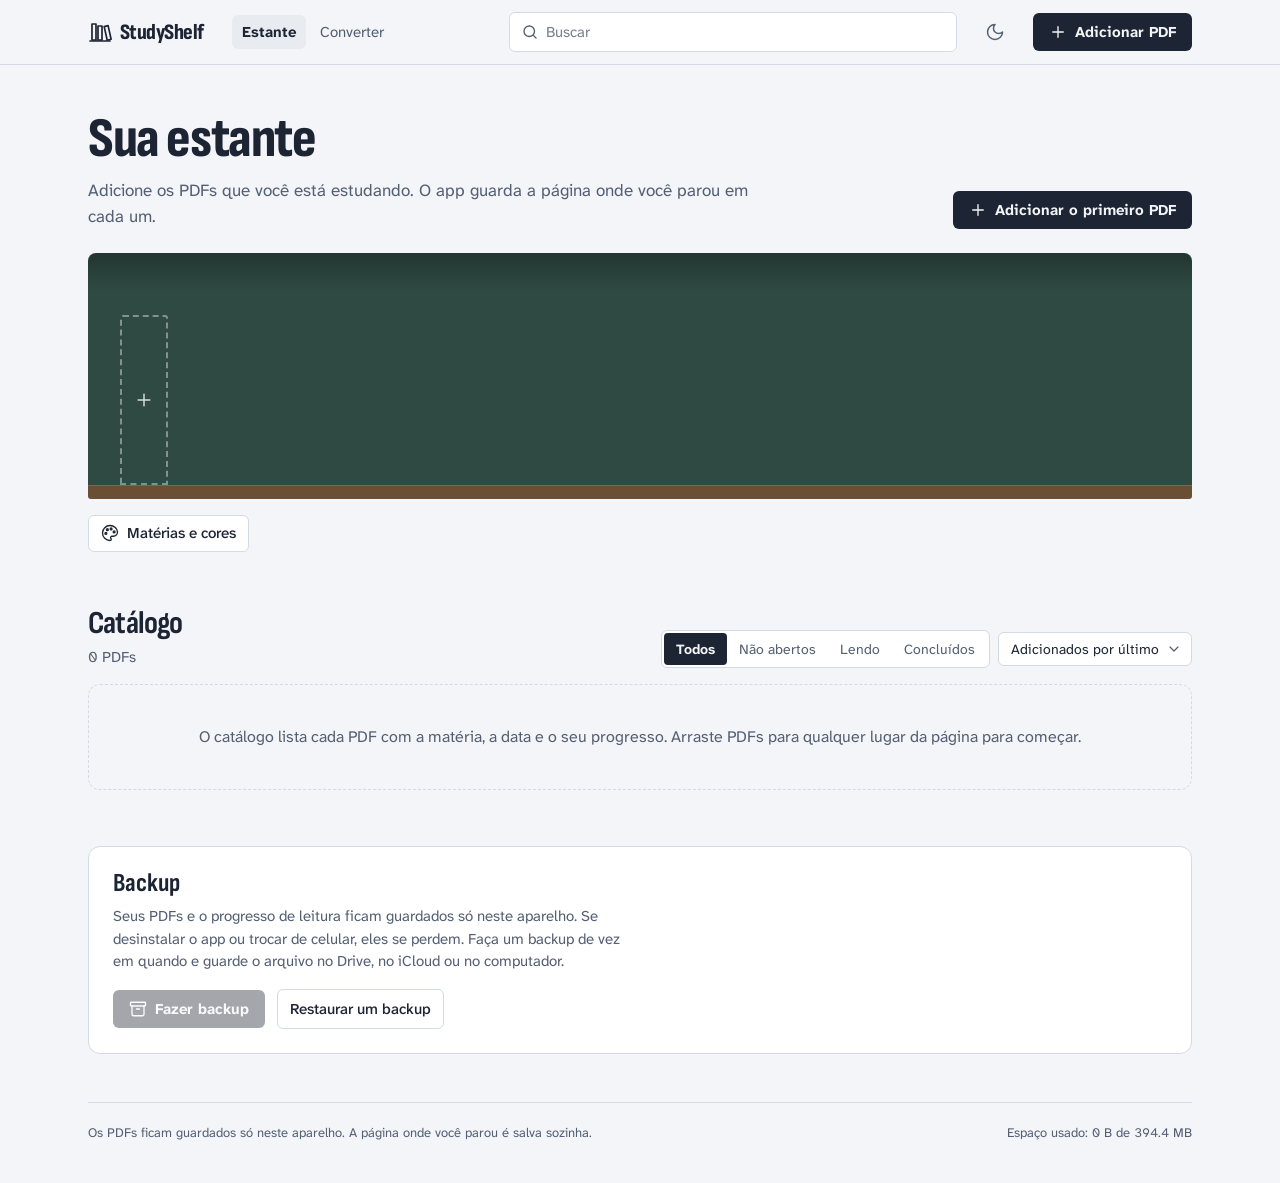
==== index.html @ 78d5b6f9 "StudyShelf 1.1.0: cores e exclusão de matérias, zoom no celular, marcações de texto" ====
<!doctype html>
<html lang="pt-BR">
<head>
  <meta charset="utf-8" />
  <meta name="viewport" content="width=device-width, initial-scale=1, viewport-fit=cover" />
  <title>StudyShelf</title>
  <meta name="description" content="Sua estante de PDFs de estudo, com marcador de página e conversor de arquivos. Tudo fica salvo no seu aparelho." />

  <!-- Tema: "light dark" segue o sistema; "light"/"dark" é uma escolha manual salva -->
  <meta name="color-scheme" content="light dark" />
  <script>
    try {
      var t = (localStorage.getItem('studyshelf:theme') || '').replace(/"/g, '');
      if (t === 'light' || t === 'dark') document.querySelector('meta[name="color-scheme"]').content = t;
    } catch (e) {}
  </script>
  <meta name="theme-color" content="#f3f5f8" media="(prefers-color-scheme: light)" />
  <meta name="theme-color" content="#131821" media="(prefers-color-scheme: dark)" />

  <!-- App instalável: Android/Chrome usam o manifest; o iPhone usa as metas apple-* -->
  <link rel="manifest" href="./manifest.webmanifest" />
  <link rel="icon" type="image/png" sizes="192x192" href="./icons/icon-192.png" />
  <link rel="apple-touch-icon" href="./icons/apple-touch-icon.png" />
  <meta name="mobile-web-app-capable" content="yes" />
  <meta name="apple-mobile-web-app-capable" content="yes" />
  <meta name="apple-mobile-web-app-status-bar-style" content="default" />
  <meta name="apple-mobile-web-app-title" content="StudyShelf" />

  <link rel="stylesheet" href="./app-GWA2ANZY.css" />
  <script src="./vendor/pdf.min.js" integrity="sha384-/1qUCSGwTur9vjf/z9lmu/eCUYbpOTgSjmpbMQZ1/CtX2v/WcAIKqRv+U1DUCG6e"></script>
  <script defer src="./app-L4X5JRO5.js" integrity="sha384-5LlapSbdG27Fu5VIsAIZV1MtTTQt4BIKu7QkzQ9Ba8rd1KY1b2MDMDl2q6gpW69w"></script>
</head>
<body class="bg-paper text-ink font-sans">
  <div id="root">
    <div style="display:flex;height:100vh;align-items:center;justify-content:center;font-family:system-ui;color:#586275">Abrindo a estante…</div>
  </div>
  <noscript>Este aplicativo precisa de JavaScript habilitado.</noscript>
  <p class="sr-only">Avisos para leitores de tela</p>
  <div id="sr-live" class="sr-only" aria-live="polite"></div>
</body>
</html>
---- app-GWA2ANZY.css ----
@font-face{font-family:Sofia Sans Condensed;font-style:normal;font-display:swap;font-weight:500;src:url("./fonts/sofia-sans-condensed-latin-500-normal-YVFYUEAA.woff2") format("woff2"),url("./fonts/sofia-sans-condensed-latin-500-normal-WGXWJX6C.woff") format("woff")}@font-face{font-family:Sofia Sans Condensed;font-style:normal;font-display:swap;font-weight:600;src:url("./fonts/sofia-sans-condensed-latin-600-normal-QVVHUKLV.woff2") format("woff2"),url("./fonts/sofia-sans-condensed-latin-600-normal-MYMBD54Z.woff") format("woff")}@font-face{font-family:Sofia Sans Condensed;font-style:normal;font-display:swap;font-weight:700;src:url("./fonts/sofia-sans-condensed-latin-700-normal-CB3JV3RO.woff2") format("woff2"),url("./fonts/sofia-sans-condensed-latin-700-normal-WTJ4OAGL.woff") format("woff")}@font-face{font-family:Sofia Sans Condensed;font-style:normal;font-display:swap;font-weight:800;src:url("./fonts/sofia-sans-condensed-latin-800-normal-X5XIRJOZ.woff2") format("woff2"),url("./fonts/sofia-sans-condensed-latin-800-normal-4KVBNP4C.woff") format("woff")}@font-face{font-family:Sofia Sans Condensed;font-style:normal;font-display:swap;font-weight:700;src:url("./fonts/sofia-sans-condensed-latin-ext-700-normal-7J2FKXD2.woff2") format("woff2"),url("./fonts/sofia-sans-condensed-latin-ext-700-normal-3FLWSO72.woff") format("woff")}@font-face{font-family:Atkinson Hyperlegible Next;font-style:normal;font-display:swap;font-weight:400;src:url("./fonts/atkinson-hyperlegible-next-latin-400-normal-XD2DM5SQ.woff2") format("woff2"),url("./fonts/atkinson-hyperlegible-next-latin-400-normal-T2TIKS3B.woff") format("woff")}@font-face{font-family:Atkinson Hyperlegible Next;font-style:normal;font-display:swap;font-weight:500;src:url("./fonts/atkinson-hyperlegible-next-latin-500-normal-HSKVGJQV.woff2") format("woff2"),url("./fonts/atkinson-hyperlegible-next-latin-500-normal-KMFNKJL7.woff") format("woff")}@font-face{font-family:Atkinson Hyperlegible Next;font-style:normal;font-display:swap;font-weight:700;src:url("./fonts/atkinson-hyperlegible-next-latin-700-normal-U2M2LX7A.woff2") format("woff2"),url("./fonts/atkinson-hyperlegible-next-latin-700-normal-XRIDMOST.woff") format("woff")}@font-face{font-family:Atkinson Hyperlegible Next;font-style:normal;font-display:swap;font-weight:400;src:url("./fonts/atkinson-hyperlegible-next-latin-ext-400-normal-RX4DU7WU.woff2") format("woff2"),url("./fonts/atkinson-hyperlegible-next-latin-ext-400-normal-6Z4N5DRF.woff") format("woff")}*,:after,:before{box-sizing:border-box;border:0 solid #e5e7eb}:after,:before{--tw-content:""}:host,html{line-height:1.5;-webkit-text-size-adjust:100%;-moz-tab-size:4;-o-tab-size:4;tab-size:4;font-family:Atkinson Hyperlegible Next,system-ui,sans-serif;font-feature-settings:normal;font-variation-settings:normal;-webkit-tap-highlight-color:transparent}body{margin:0;line-height:inherit}hr{height:0;color:inherit;border-top-width:1px}abbr:where([title]){-webkit-text-decoration:underline dotted;text-decoration:underline dotted}h1,h2,h3,h4,h5,h6{font-size:inherit;font-weight:inherit}a{color:inherit;text-decoration:inherit}b,strong{font-weight:bolder}code,kbd,pre,samp{font-family:ui-monospace,SFMono-Regular,Menlo,Monaco,Consolas,Liberation Mono,Courier New,monospace;font-feature-settings:normal;font-variation-settings:normal;font-size:1em}small{font-size:80%}sub,sup{font-size:75%;line-height:0;position:relative;vertical-align:initial}sub{bottom:-.25em}sup{top:-.5em}table{text-indent:0;border-color:inherit;border-collapse:collapse}button,input,optgroup,select,textarea{font-family:inherit;font-feature-settings:inherit;font-variation-settings:inherit;font-size:100%;font-weight:inherit;line-height:inherit;letter-spacing:inherit;color:inherit;margin:0;padding:0}button,select{text-transform:none}button,input:where([type=button]),input:where([type=reset]),input:where([type=submit]){-webkit-appearance:button;background-color:initial;background-image:none}:-moz-focusring{outline:auto}:-moz-ui-invalid{box-shadow:none}progress{vertical-align:initial}::-webkit-inner-spin-button,::-webkit-outer-spin-button{height:auto}[type=search]{-webkit-appearance:textfield;outline-offset:-2px}::-webkit-search-decoration{-webkit-appearance:none}::-webkit-file-upload-button{-webkit-appearance:button;font:inherit}summary{display:list-item}blockquote,dd,dl,figure,h1,h2,h3,h4,h5,h6,hr,p,pre{margin:0}fieldset{margin:0}fieldset,legend{padding:0}menu,ol,ul{list-style:none;margin:0;padding:0}dialog{padding:0}textarea{resize:vertical}input::-moz-placeholder,textarea::-moz-placeholder{opacity:1;color:#9ca3af}input::placeholder,textarea::placeholder{opacity:1;color:#9ca3af}[role=button],button{cursor:pointer}:disabled{cursor:default}audio,canvas,embed,iframe,img,object,svg,video{display:block;vertical-align:middle}img,video{max-width:100%;height:auto}[hidden]{display:none}*,::backdrop,:after,:before{--tw-border-spacing-x:0;--tw-border-spacing-y:0;--tw-translate-x:0;--tw-translate-y:0;--tw-rotate:0;--tw-skew-x:0;--tw-skew-y:0;--tw-scale-x:1;--tw-scale-y:1;--tw-pan-x: ;--tw-pan-y: ;--tw-pinch-zoom: ;--tw-scroll-snap-strictness:proximity;--tw-gradient-from-position: ;--tw-gradient-via-position: ;--tw-gradient-to-position: ;--tw-ordinal: ;--tw-slashed-zero: ;--tw-numeric-figure: ;--tw-numeric-spacing: ;--tw-numeric-fraction: ;--tw-ring-inset: ;--tw-ring-offset-width:0px;--tw-ring-offset-color:#fff;--tw-ring-color:#3b82f680;--tw-ring-offset-shadow:0 0 #0000;--tw-ring-shadow:0 0 #0000;--tw-shadow:0 0 #0000;--tw-shadow-colored:0 0 #0000;--tw-blur: ;--tw-brightness: ;--tw-contrast: ;--tw-grayscale: ;--tw-hue-rotate: ;--tw-invert: ;--tw-saturate: ;--tw-sepia: ;--tw-drop-shadow: ;--tw-backdrop-blur: ;--tw-backdrop-brightness: ;--tw-backdrop-contrast: ;--tw-backdrop-grayscale: ;--tw-backdrop-hue-rotate: ;--tw-backdrop-invert: ;--tw-backdrop-opacity: ;--tw-backdrop-saturate: ;--tw-backdrop-sepia: ;--tw-contain-size: ;--tw-contain-layout: ;--tw-contain-paint: ;--tw-contain-style: }.container{width:100%}@media (min-width:640px){.container{max-width:640px}}@media (min-width:768px){.container{max-width:768px}}@media (min-width:1024px){.container{max-width:1024px}}@media (min-width:1280px){.container{max-width:1280px}}@media (min-width:1536px){.container{max-width:1536px}}.sr-only{position:absolute;width:1px;height:1px;padding:0;margin:-1px;overflow:hidden;clip:rect(0,0,0,0);white-space:nowrap;border-width:0}.pointer-events-none{pointer-events:none}.pointer-events-auto{pointer-events:auto}.visible{visibility:visible}.invisible{visibility:hidden}.fixed{position:fixed}.absolute{position:absolute}.relative{position:relative}.sticky{position:sticky}.inset-0{inset:0}.inset-auto{inset:auto}.inset-x-0{left:0;right:0}.-right-0\.5{right:-.125rem}.-top-0\.5{top:-.125rem}.-top-4{top:-1rem}.bottom-0{bottom:0}.bottom-2{bottom:.5rem}.bottom-8{bottom:2rem}.bottom-\[calc\(1rem\+env\(safe-area-inset-bottom\)\)\]{bottom:calc(1rem + env(safe-area-inset-bottom))}.left-0{left:0}.left-3{left:.75rem}.left-4{left:1rem}.right-2\.5{right:.625rem}.right-4{right:1rem}.right-\[22\%\]{right:22%}.top-0{top:0}.top-1\/2{top:50%}.top-3{top:.75rem}.top-7{top:1.75rem}.top-\[17px\]{top:17px}.z-20{z-index:20}.z-30{z-index:30}.z-\[1\]{z-index:1}.z-\[3\]{z-index:3}.z-\[60\]{z-index:60}.z-\[65\]{z-index:65}.col-span-2{grid-column:span 2/span 2}.col-start-2{grid-column-start:2}.col-start-3{grid-column-start:3}.row-span-2{grid-row:span 2/span 2}.m-0{margin:0}.m-auto{margin:auto}.-mx-1\.5{margin-left:-.375rem;margin-right:-.375rem}.-my-1{margin-top:-.25rem;margin-bottom:-.25rem}.mx-1{margin-left:.25rem;margin-right:.25rem}.mx-auto{margin-left:auto;margin-right:auto}.my-3{margin-top:.75rem;margin-bottom:.75rem}.mb-0{margin-bottom:0}.mb-1\.5{margin-bottom:.375rem}.mb-2{margin-bottom:.5rem}.mb-3{margin-bottom:.75rem}.mb-4{margin-bottom:1rem}.mb-6{margin-bottom:1.5rem}.mb-8{margin-bottom:2rem}.ml-12{margin-left:3rem}.ml-3{margin-left:.75rem}.ml-4{margin-left:1rem}.ml-auto{margin-left:auto}.mr-auto{margin-right:auto}.mt-0\.5{margin-top:.125rem}.mt-1{margin-top:.25rem}.mt-1\.5{margin-top:.375rem}.mt-10{margin-top:2.5rem}.mt-12{margin-top:3rem}.mt-14{margin-top:3.5rem}.mt-2{margin-top:.5rem}.mt-3{margin-top:.75rem}.mt-4{margin-top:1rem}.mt-5{margin-top:1.25rem}.mt-6{margin-top:1.5rem}.mt-7{margin-top:1.75rem}.mt-auto{margin-top:auto}.box-content{box-sizing:initial}.line-clamp-4{overflow:hidden;display:-webkit-box;-webkit-box-orient:vertical;-webkit-line-clamp:4}.block{display:block}.inline{display:inline}.flex{display:flex}.inline-flex{display:inline-flex}.table{display:table}.grid{display:grid}.hidden{display:none}.h-1{height:.25rem}.h-1\.5{height:.375rem}.h-11{height:2.75rem}.h-14{height:3.5rem}.h-16{height:4rem}.h-3{height:.75rem}.h-3\.5{height:.875rem}.h-4{height:1rem}.h-5{height:1.25rem}.h-6{height:1.5rem}.h-7{height:1.75rem}.h-8{height:2rem}.h-9{height:2.25rem}.h-\[170px\]{height:170px}.h-\[18px\]{height:18px}.h-\[232px\]{height:232px}.h-\[52px\]{height:52px}.h-full{height:100%}.h-px{height:1px}.max-h-\[72\%\]{max-height:72%}.max-h-\[92vh\]{max-height:92vh}.max-h-none{max-height:none}.min-h-0{min-height:0}.min-h-screen{min-height:100vh}.w-1\.5{width:.375rem}.w-10{width:2.5rem}.w-12{width:3rem}.w-14{width:3.5rem}.w-2{width:.5rem}.w-2\.5{width:.625rem}.w-3\.5{width:.875rem}.w-4{width:1rem}.w-40{width:10rem}.w-5{width:1.25rem}.w-6{width:1.5rem}.w-7{width:1.75rem}.w-8{width:2rem}.w-9{width:2.25rem}.w-\[100px\]{width:100px}.w-\[18px\]{width:18px}.w-\[5px\]{width:5px}.w-full{width:100%}.w-max{width:-moz-max-content;width:max-content}.min-w-0{min-width:0}.min-w-\[16px\]{min-width:16px}.min-w-\[180px\]{min-width:180px}.min-w-full{min-width:100%}.max-w-2xl{max-width:42rem}.max-w-3xl{max-width:48rem}.max-w-6xl{max-width:72rem}.max-w-full{max-width:100%}.max-w-md{max-width:28rem}.max-w-none{max-width:none}.max-w-prose{max-width:65ch}.max-w-sm{max-width:24rem}.max-w-xl{max-width:36rem}.flex-1{flex:1 1 0%}.shrink-0{flex-shrink:0}.-translate-y-1\/2{--tw-translate-y:-50%}.-translate-y-1\/2,.transform{transform:translate(var(--tw-translate-x),var(--tw-translate-y)) rotate(var(--tw-rotate)) skew(var(--tw-skew-x)) skewY(var(--tw-skew-y)) scaleX(var(--tw-scale-x)) scaleY(var(--tw-scale-y))}@keyframes pop{0%{opacity:0;transform:translateY(10px)}to{opacity:1;transform:none}}.animate-pop{animation:pop .2s cubic-bezier(.2,.8,.2,1)}@keyframes rise{0%{opacity:0;transform:translateY(8px)}to{opacity:1;transform:none}}.animate-rise{animation:rise .2s ease-out}.cursor-pointer{cursor:pointer}.scroll-mt-20{scroll-margin-top:5rem}.appearance-none{-webkit-appearance:none;-moz-appearance:none;appearance:none}.grid-cols-1{grid-template-columns:repeat(1,minmax(0,1fr))}.grid-cols-2{grid-template-columns:repeat(2,minmax(0,1fr))}.grid-cols-\[40px_minmax\(0\,1fr\)_116px_56px_210px_176px\]{grid-template-columns:40px minmax(0,1fr) 116px 56px 210px 176px}.grid-cols-\[40px_minmax\(0\,1fr\)_auto\]{grid-template-columns:40px minmax(0,1fr) auto}.flex-col{flex-direction:column}.flex-wrap{flex-wrap:wrap}.items-start{align-items:flex-start}.items-end{align-items:flex-end}.items-center{align-items:center}.justify-end{justify-content:flex-end}.justify-center{justify-content:center}.justify-between{justify-content:space-between}.gap-0\.5{gap:.125rem}.gap-1{gap:.25rem}.gap-1\.5{gap:.375rem}.gap-2{gap:.5rem}.gap-2\.5{gap:.625rem}.gap-3{gap:.75rem}.gap-4{gap:1rem}.gap-5{gap:1.25rem}.gap-\[3px\]{gap:3px}.gap-x-10{-moz-column-gap:2.5rem;column-gap:2.5rem}.gap-x-4{-moz-column-gap:1rem;column-gap:1rem}.gap-x-5{-moz-column-gap:1.25rem;column-gap:1.25rem}.gap-x-6{-moz-column-gap:1.5rem;column-gap:1.5rem}.gap-x-8{-moz-column-gap:2rem;column-gap:2rem}.gap-y-2{row-gap:.5rem}.gap-y-3{row-gap:.75rem}.gap-y-4{row-gap:1rem}.space-y-3>:not([hidden])~:not([hidden]){--tw-space-y-reverse:0;margin-top:calc(.75rem*(1 - var(--tw-space-y-reverse)));margin-bottom:calc(.75rem*var(--tw-space-y-reverse))}.space-y-4>:not([hidden])~:not([hidden]){--tw-space-y-reverse:0;margin-top:calc(1rem*(1 - var(--tw-space-y-reverse)));margin-bottom:calc(1rem*var(--tw-space-y-reverse))}.space-y-5>:not([hidden])~:not([hidden]){--tw-space-y-reverse:0;margin-top:calc(1.25rem*(1 - var(--tw-space-y-reverse)));margin-bottom:calc(1.25rem*var(--tw-space-y-reverse))}.divide-y>:not([hidden])~:not([hidden]){--tw-divide-y-reverse:0;border-top-width:calc(1px*(1 - var(--tw-divide-y-reverse)));border-bottom-width:calc(1px*var(--tw-divide-y-reverse))}.divide-line>:not([hidden])~:not([hidden]){--tw-divide-opacity:1;border-color:rgb(var(--line)/var(--tw-divide-opacity))}.self-center{align-self:center}.self-stretch{align-self:stretch}.overflow-auto{overflow:auto}.overflow-hidden{overflow:hidden}.overflow-visible{overflow:visible}.overflow-x-auto{overflow-x:auto}.overflow-y-auto{overflow-y:auto}.overscroll-contain{overscroll-behavior:contain}.truncate{overflow:hidden;text-overflow:ellipsis}.truncate,.whitespace-nowrap{white-space:nowrap}.rounded{border-radius:.25rem}.rounded-\[1px\]{border-radius:1px}.rounded-\[2px\]{border-radius:2px}.rounded-\[3px\]{border-radius:3px}.rounded-\[4px\]{border-radius:4px}.rounded-full{border-radius:9999px}.rounded-lg{border-radius:.5rem}.rounded-md{border-radius:.375rem}.rounded-xl{border-radius:.75rem}.rounded-b-\[1px\]{border-bottom-right-radius:1px;border-bottom-left-radius:1px}.rounded-b-\[3px\]{border-bottom-right-radius:3px;border-bottom-left-radius:3px}.rounded-t-\[3px\]{border-top-left-radius:3px;border-top-right-radius:3px}.rounded-t-lg{border-top-left-radius:.5rem;border-top-right-radius:.5rem}.rounded-t-xl{border-top-left-radius:.75rem;border-top-right-radius:.75rem}.border{border-width:1px}.border-0{border-width:0}.border-2{border-width:2px}.border-y{border-top-width:1px}.border-b,.border-y{border-bottom-width:1px}.border-l-4{border-left-width:4px}.border-t{border-top-width:1px}.border-dashed{border-style:dashed}.border-black\/10{border-color:#0000001a}.border-danger{--tw-border-opacity:1;border-color:rgb(var(--danger)/var(--tw-border-opacity))}.border-hl{--tw-border-opacity:1;border-color:rgb(var(--hl)/var(--tw-border-opacity))}.border-ink{--tw-border-opacity:1;border-color:rgb(var(--ink)/var(--tw-border-opacity))}.border-line{--tw-border-opacity:1;border-color:rgb(var(--line)/var(--tw-border-opacity))}.border-muted\/60{border-color:rgb(var(--muted)/.6)}.border-white\/40{border-color:#fff6}.bg-danger{--tw-bg-opacity:1;background-color:rgb(var(--danger)/var(--tw-bg-opacity))}.bg-danger\/10{background-color:rgb(var(--danger)/.1)}.bg-danger\/15{background-color:rgb(var(--danger)/.15)}.bg-hl{--tw-bg-opacity:1;background-color:rgb(var(--hl)/var(--tw-bg-opacity))}.bg-hl\/15{background-color:rgb(var(--hl)/.15)}.bg-hl\/25{background-color:rgb(var(--hl)/.25)}.bg-hl\/30{background-color:rgb(var(--hl)/.3)}.bg-ink{--tw-bg-opacity:1;background-color:rgb(var(--ink)/var(--tw-bg-opacity))}.bg-ledge{--tw-bg-opacity:1;background-color:rgb(var(--ledge)/var(--tw-bg-opacity))}.bg-paper{--tw-bg-opacity:1;background-color:rgb(var(--paper)/var(--tw-bg-opacity))}.bg-paper\/85{background-color:rgb(var(--paper)/.85)}.bg-paper\/90{background-color:rgb(var(--paper)/.9)}.bg-sunk{--tw-bg-opacity:1;background-color:rgb(var(--sunk)/var(--tw-bg-opacity))}.bg-sunk\/60{background-color:rgb(var(--sunk)/.6)}.bg-surface{--tw-bg-opacity:1;background-color:rgb(var(--surface)/var(--tw-bg-opacity))}.bg-surface\/90{background-color:rgb(var(--surface)/.9)}.bg-transparent{background-color:initial}.bg-white{--tw-bg-opacity:1;background-color:rgb(255 255 255/var(--tw-bg-opacity))}.bg-white\/60{background-color:#fff9}.object-cover{-o-object-fit:cover;object-fit:cover}.object-top{-o-object-position:top;object-position:top}.p-0{padding:0}.p-0\.5{padding:.125rem}.p-5{padding:1.25rem}.p-6{padding:1.5rem}.\!px-2{padding-left:.5rem!important;padding-right:.5rem!important}.\!px-2\.5{padding-left:.625rem!important;padding-right:.625rem!important}.\!px-3{padding-left:.75rem!important;padding-right:.75rem!important}.\!px-8{padding-left:2rem!important;padding-right:2rem!important}.\!py-1{padding-top:.25rem!important;padding-bottom:.25rem!important}.\!py-1\.5{padding-top:.375rem!important;padding-bottom:.375rem!important}.\!py-3{padding-top:.75rem!important;padding-bottom:.75rem!important}.px-1{padding-left:.25rem;padding-right:.25rem}.px-1\.5{padding-left:.375rem;padding-right:.375rem}.px-10{padding-left:2.5rem;padding-right:2.5rem}.px-2{padding-left:.5rem;padding-right:.5rem}.px-2\.5{padding-left:.625rem;padding-right:.625rem}.px-3{padding-left:.75rem;padding-right:.75rem}.px-4{padding-left:1rem;padding-right:1rem}.px-5{padding-left:1.25rem;padding-right:1.25rem}.px-6{padding-left:1.5rem;padding-right:1.5rem}.py-0\.5{padding-top:.125rem;padding-bottom:.125rem}.py-1{padding-top:.25rem;padding-bottom:.25rem}.py-1\.5{padding-top:.375rem;padding-bottom:.375rem}.py-10{padding-top:2.5rem;padding-bottom:2.5rem}.py-14{padding-top:3.5rem;padding-bottom:3.5rem}.py-16{padding-top:4rem;padding-bottom:4rem}.py-2{padding-top:.5rem;padding-bottom:.5rem}.py-2\.5{padding-top:.625rem;padding-bottom:.625rem}.py-3{padding-top:.75rem;padding-bottom:.75rem}.py-4{padding-top:1rem;padding-bottom:1rem}.py-5{padding-top:1.25rem;padding-bottom:1.25rem}.py-8{padding-top:2rem;padding-bottom:2rem}.py-\[6px\]{padding-top:6px;padding-bottom:6px}.pb-10{padding-bottom:2.5rem}.pb-2{padding-bottom:.5rem}.pb-3{padding-bottom:.75rem}.pb-36{padding-bottom:9rem}.pb-5{padding-bottom:1.25rem}.pb-\[env\(safe-area-inset-bottom\)\]{padding-bottom:env(safe-area-inset-bottom)}.pl-12{padding-left:3rem}.pl-3{padding-left:.75rem}.pl-4{padding-left:1rem}.pl-9{padding-left:2.25rem}.pr-1{padding-right:.25rem}.pr-3{padding-right:.75rem}.pr-8{padding-right:2rem}.pt-3{padding-top:.75rem}.pt-4{padding-top:1rem}.pt-5{padding-top:1.25rem}.pt-8{padding-top:2rem}.pt-9{padding-top:2.25rem}.pt-\[env\(safe-area-inset-top\)\]{padding-top:env(safe-area-inset-top)}.text-left{text-align:left}.text-center{text-align:center}.font-display{font-family:Sofia Sans Condensed,Arial Narrow,sans-serif}.\!text-\[17px\]{font-size:17px!important}.text-2xl{font-size:1.5rem;line-height:2rem}.text-\[10px\]{font-size:10px}.text-\[12px\]{font-size:12px}.text-\[13px\]{font-size:13px}.text-\[15px\]{font-size:15px}.text-\[17px\]{font-size:17px}.text-\[22px\]{font-size:22px}.text-\[26px\]{font-size:26px}.text-\[30px\]{font-size:30px}.text-\[32px\]{font-size:32px}.text-\[44px\]{font-size:44px}.text-base{font-size:1rem;line-height:1.5rem}.text-lg{font-size:1.125rem;line-height:1.75rem}.text-sm{font-size:.875rem;line-height:1.25rem}.text-xl{font-size:1.25rem;line-height:1.75rem}.font-bold{font-weight:700}.font-extrabold{font-weight:800}.font-medium{font-weight:500}.font-normal{font-weight:400}.font-semibold{font-weight:600}.tabular-nums{--tw-numeric-spacing:tabular-nums;font-variant-numeric:var(--tw-ordinal) var(--tw-slashed-zero) var(--tw-numeric-figure) var(--tw-numeric-spacing) var(--tw-numeric-fraction)}.leading-4{line-height:1rem}.leading-\[0\.95\]{line-height:.95}.leading-none{line-height:1}.leading-snug{line-height:1.375}.leading-tight{line-height:1.25}.tracking-tight{letter-spacing:-.025em}.tracking-wide{letter-spacing:.025em}.\!text-ink{--tw-text-opacity:1!important;color:rgb(var(--ink)/var(--tw-text-opacity))!important}.text-\[\#1d2433\]{--tw-text-opacity:1;color:rgb(29 36 51/var(--tw-text-opacity))}.text-\[\#586275\]{--tw-text-opacity:1;color:rgb(88 98 117/var(--tw-text-opacity))}.text-danger{--tw-text-opacity:1;color:rgb(var(--danger)/var(--tw-text-opacity))}.text-ink{--tw-text-opacity:1;color:rgb(var(--ink)/var(--tw-text-opacity))}.text-muted{--tw-text-opacity:1;color:rgb(var(--muted)/var(--tw-text-opacity))}.text-paper{--tw-text-opacity:1;color:rgb(var(--paper)/var(--tw-text-opacity))}.text-white{--tw-text-opacity:1;color:rgb(255 255 255/var(--tw-text-opacity))}.text-white\/80{color:#fffc}.underline{text-decoration-line:underline}.underline-offset-2{text-underline-offset:2px}.opacity-55{opacity:.55}.opacity-70{opacity:.7}.opacity-80{opacity:.8}.mix-blend-multiply{mix-blend-mode:multiply}.shadow-2xl{--tw-shadow:0 25px 50px -12px #00000040;--tw-shadow-colored:0 25px 50px -12px var(--tw-shadow-color)}.shadow-2xl,.shadow-lg{box-shadow:var(--tw-ring-offset-shadow,0 0 #0000),var(--tw-ring-shadow,0 0 #0000),var(--tw-shadow)}.shadow-lg{--tw-shadow:0 10px 15px -3px #0000001a,0 4px 6px -4px #0000001a;--tw-shadow-colored:0 10px 15px -3px var(--tw-shadow-color),0 4px 6px -4px var(--tw-shadow-color)}.shadow-black\/15{--tw-shadow-color:#00000026;--tw-shadow:var(--tw-shadow-colored)}.shadow-black\/20{--tw-shadow-color:#0003;--tw-shadow:var(--tw-shadow-colored)}.shadow-black\/25{--tw-shadow-color:#00000040;--tw-shadow:var(--tw-shadow-colored)}.shadow-black\/30{--tw-shadow-color:#0000004d;--tw-shadow:var(--tw-shadow-colored)}.outline{outline-style:solid}.blur{--tw-blur:blur(8px)}.blur,.filter{filter:var(--tw-blur) var(--tw-brightness) var(--tw-contrast) var(--tw-grayscale) var(--tw-hue-rotate) var(--tw-invert) var(--tw-saturate) var(--tw-sepia) var(--tw-drop-shadow)}.backdrop-blur{--tw-backdrop-blur:blur(8px);-webkit-backdrop-filter:var(--tw-backdrop-blur) var(--tw-backdrop-brightness) var(--tw-backdrop-contrast) var(--tw-backdrop-grayscale) var(--tw-backdrop-hue-rotate) var(--tw-backdrop-invert) var(--tw-backdrop-opacity) var(--tw-backdrop-saturate) var(--tw-backdrop-sepia);backdrop-filter:var(--tw-backdrop-blur) var(--tw-backdrop-brightness) var(--tw-backdrop-contrast) var(--tw-backdrop-grayscale) var(--tw-backdrop-hue-rotate) var(--tw-backdrop-invert) var(--tw-backdrop-opacity) var(--tw-backdrop-saturate) var(--tw-backdrop-sepia)}.transition-\[height\]{transition-property:height;transition-timing-function:cubic-bezier(.4,0,.2,1);transition-duration:.15s}.transition-colors{transition-property:color,background-color,border-color,text-decoration-color,fill,stroke;transition-timing-function:cubic-bezier(.4,0,.2,1);transition-duration:.15s}.duration-500{transition-duration:.5s}.\[scrollbar-width\:none\]{scrollbar-width:none}:root{color-scheme:light dark;--paper:243 245 248;--surface:255 255 255;--sunk:232 236 241;--ink:29 36 51;--muted:84 95 115;--line:212 218 227;--shelf:47 74 67;--ledge:107 79 53;--hl:242 213 60;--danger:176 50 44;--focus:#2d5bff}@media (prefers-color-scheme:dark){:root:not(:has(>head>meta[name=color-scheme][content=light])){--paper:19 24 33;--surface:27 33 44;--sunk:14 18 25;--ink:231 234 240;--muted:158 167 184;--line:50 59 75;--shelf:31 52 46;--ledge:78 58 40;--hl:234 204 62;--danger:236 110 102;--focus:#93abff}}:root:has(>head>meta[name=color-scheme][content=dark]){color-scheme:dark;--paper:19 24 33;--surface:27 33 44;--sunk:14 18 25;--ink:231 234 240;--muted:158 167 184;--line:50 59 75;--shelf:31 52 46;--ledge:78 58 40;--hl:234 204 62;--danger:236 110 102;--focus:#93abff}:root:has(>head>meta[name=color-scheme][content=light]){color-scheme:light}body{-webkit-font-smoothing:antialiased;font-size:16px;line-height:1.5}:focus-visible{outline:2px solid var(--focus);outline-offset:2px}::-moz-selection{background:rgb(var(--hl)/.55);color:#1d2433}::selection{background:rgb(var(--hl)/.55);color:#1d2433}dialog:modal{overscroll-behavior:contain}dialog::backdrop{overflow:hidden;overscroll-behavior:contain;background:#0e12198c}.shelf-back{background:linear-gradient(180deg,#00000047,#0000 38px),rgb(var(--shelf))}.ledge{box-shadow:inset 0 1px #ffffff1f,0 8px 12px -8px #0000008c}.spine{box-shadow:inset -3px 0 #00000024,inset 2px 0 #ffffff1a;transition:translate .18s ease-out}.spine:focus-visible,.spine:hover{translate:0 -8px}.spine{background:var(--spine);color:var(--spine-ink)}@supports (color:contrast-color(red)){.spine{color:contrast-color(var(--spine))}}.spine-line{background:currentColor;opacity:.35}.spine:focus-visible{outline-color:rgb(var(--hl));outline-offset:3px}.spine-title{writing-mode:vertical-rl;white-space:nowrap;overflow:hidden;text-overflow:ellipsis;max-height:100%}.spine-title.wrap{white-space:normal;text-overflow:clip;line-height:1.05}.bookmark{clip-path:polygon(0 0,50% 22%,100% 0,100% 100%,0 100%)}.shelf-scroll{scrollbar-width:thin;scrollbar-color:#ffffff4d #0000}.filename{display:flex;white-space:nowrap;min-width:0}.filename>span{overflow:hidden;text-overflow:ellipsis}input[type=checkbox],input[type=radio]{accent-color:rgb(var(--ink))}@supports not selector(:popover-open){.toast-region{position:fixed;display:flex;z-index:70}}.reader-scroll{touch-action:pan-x pan-y}.textLayer{inset:0;z-index:2;overflow:hidden;line-height:1;text-align:initial;-webkit-text-size-adjust:none;-moz-text-size-adjust:none;text-size-adjust:none;forced-color-adjust:none}.textLayer,.textLayer :is(span,br){position:absolute;transform-origin:0 0}.textLayer :is(span,br){color:#0000;white-space:pre;cursor:text}.textLayer span.markedContent{top:0;height:0}.textLayer ::-moz-selection{background:#2d5bff47;color:#0000}.textLayer ::selection{background:#2d5bff47;color:#0000}.textLayer br::-moz-selection{background:#0000}.textLayer br::selection{background:#0000}.textLayer .endOfContent{display:block;position:absolute;inset:100% 0 0;z-index:-1;cursor:default;-webkit-user-select:none;-moz-user-select:none;user-select:none}a,button,label,summary{-webkit-tap-highlight-color:transparent;touch-action:manipulation}progress.bar{-webkit-appearance:none;-moz-appearance:none;appearance:none;border:0 solid;overflow:clip;display:block;width:100%;--progress-bar-radius:1e5px;border-radius:var(--progress-bar-radius);background:rgb(var(--line))}progress.bar::-webkit-progress-bar{background:#0000}progress.bar::-webkit-progress-value{background:var(--progress-bar-fill,rgb(var(--ink)));border-radius:var(--progress-bar-radius);-webkit-transition:inline-size .3s;transition:inline-size .3s}progress.bar::-moz-progress-bar{background:var(--progress-bar-fill,rgb(var(--ink)));border-radius:var(--progress-bar-radius)}progress.bar.square{--progress-bar-radius:0}@property --arc-start{syntax:"<angle>";inherits:false;initial-value:0deg}@property --arc-end{syntax:"<angle>";inherits:false;initial-value:0deg}@property --progress-dash-animation{syntax:"*";inherits:false;initial-value:,progress-dash 3s ease-in-out infinite}progress.loading-spinner:indeterminate::-webkit-progress-bar,progress.loading-spinner:indeterminate::-webkit-progress-value{display:none;background:none}progress.loading-spinner:indeterminate::-moz-progress-bar{display:none;background:none}progress.loading-spinner:indeterminate{--_from:calc(90deg + var(--arc-start, 0deg));--_to:calc(90deg + var(--arc-end, 158deg));--size:20px;--thickness:2.5px;--spinner-color:currentColor;--track-color:color-mix(in srgb,currentColor 18%,#0000);--_used-spinner-duration:1.5s;position:relative;flex:none;width:var(--size);height:var(--size);border-radius:50%;-webkit-appearance:none;-moz-appearance:none;appearance:none;border:0;background:conic-gradient(from var(--_from),var(--spinner-color) calc(var(--_to) - var(--_from)),#0000 0) var(--track-color);animation:progress-spin var(--_used-spinner-duration) linear infinite var(--progress-dash-animation, )}@supports (background-clip:border-area){progress.loading-spinner:indeterminate{background-clip:border-area;border:var(--thickness) solid #0000;background-origin:border-box}}@supports not (background-clip:border-area){progress.loading-spinner:indeterminate{--clip-boundary:calc(100% - var(--thickness));-webkit-mask-image:radial-gradient(farthest-side,#0000 var(--clip-boundary),#000 var(--clip-boundary));mask-image:radial-gradient(farthest-side,#0000 var(--clip-boundary),#000 var(--clip-boundary))}}@media (forced-colors:active){progress.loading-spinner:indeterminate{forced-color-adjust:none;--spinner-color:CanvasText;--track-color:Canvas}}@keyframes progress-spin{to{rotate:1turn}}@keyframes progress-dash{0%{--arc-start:0deg;--arc-end:3deg}50%{--arc-start:100deg;--arc-end:358deg}to{--arc-start:360deg;--arc-end:363deg}}@media (prefers-reduced-motion:reduce){:after,:before,:not(progress){animation-duration:.01ms!important;animation-iteration-count:1!important;transition-duration:.01ms!important;scroll-behavior:auto!important}.spine:focus-visible,.spine:hover{translate:none}progress.loading-spinner:indeterminate{--_used-spinner-duration:6s;--progress-dash-animation: ;--arc-end:158deg}}.placeholder\:text-muted\/80::-moz-placeholder{color:rgb(var(--muted)/.8)}.placeholder\:text-muted\/80::placeholder{color:rgb(var(--muted)/.8)}.open\:flex[open]{display:flex}.hover\:border-ink\/40:hover{border-color:rgb(var(--ink)/.4)}.hover\:border-white:hover{--tw-border-opacity:1;border-color:rgb(255 255 255/var(--tw-border-opacity))}.hover\:bg-danger\/85:hover{background-color:rgb(var(--danger)/.85)}.hover\:bg-ink\/85:hover{background-color:rgb(var(--ink)/.85)}.hover\:bg-sunk:hover{--tw-bg-opacity:1;background-color:rgb(var(--sunk)/var(--tw-bg-opacity))}.hover\:bg-sunk\/50:hover{background-color:rgb(var(--sunk)/.5)}.hover\:bg-sunk\/60:hover{background-color:rgb(var(--sunk)/.6)}.hover\:\!text-danger:hover{--tw-text-opacity:1!important;color:rgb(var(--danger)/var(--tw-text-opacity))!important}.hover\:text-ink:hover{--tw-text-opacity:1;color:rgb(var(--ink)/var(--tw-text-opacity))}.hover\:text-white:hover{--tw-text-opacity:1;color:rgb(255 255 255/var(--tw-text-opacity))}.hover\:underline:hover{text-decoration-line:underline}.hover\:opacity-100:hover{opacity:1}.focus\:border-ink:focus{--tw-border-opacity:1;border-color:rgb(var(--ink)/var(--tw-border-opacity))}.active\:bg-ink:active{--tw-bg-opacity:1;background-color:rgb(var(--ink)/var(--tw-bg-opacity))}.disabled\:pointer-events-none:disabled{pointer-events:none}.disabled\:opacity-30:disabled{opacity:.3}.disabled\:opacity-40:disabled{opacity:.4}.disabled\:opacity-50:disabled{opacity:.5}.peer:checked~.peer-checked\:ring-2{--tw-ring-offset-shadow:var(--tw-ring-inset) 0 0 0 var(--tw-ring-offset-width) var(--tw-ring-offset-color);--tw-ring-shadow:var(--tw-ring-inset) 0 0 0 calc(2px + var(--tw-ring-offset-width)) var(--tw-ring-color);box-shadow:var(--tw-ring-offset-shadow),var(--tw-ring-shadow),var(--tw-shadow,0 0 #0000)}.peer:checked~.peer-checked\:ring-ink{--tw-ring-opacity:1;--tw-ring-color:rgb(var(--ink)/var(--tw-ring-opacity))}.peer:checked~.peer-checked\:ring-offset-2{--tw-ring-offset-width:2px}.peer:checked~.peer-checked\:ring-offset-surface{--tw-ring-offset-color:rgb(var(--surface)/1)}.peer:focus-visible~.peer-focus-visible\:outline{outline-style:solid}.peer:focus-visible~.peer-focus-visible\:outline-2{outline-width:2px}.peer:focus-visible~.peer-focus-visible\:outline-offset-2{outline-offset:2px}.has-\[\:checked\]\:border-ink:has(:checked){--tw-border-opacity:1;border-color:rgb(var(--ink)/var(--tw-border-opacity))}.has-\[\:checked\]\:shadow-\[inset_0_-4px_0_rgb\(var\(--hl\)\)\]:has(:checked){--tw-shadow:inset 0 -4px 0 rgb(var(--hl));--tw-shadow-colored:inset 0 -4px 0 var(--tw-shadow-color);box-shadow:var(--tw-ring-offset-shadow,0 0 #0000),var(--tw-ring-shadow,0 0 #0000),var(--tw-shadow)}@media (min-width:640px){.sm\:left-auto{left:auto}.sm\:col-span-2{grid-column:span 2/span 2}.sm\:m-auto{margin:auto}.sm\:ml-2{margin-left:.5rem}.sm\:block{display:block}.sm\:inline{display:inline}.sm\:inline-flex{display:inline-flex}.sm\:w-auto{width:auto}.sm\:max-w-2xl{max-width:42rem}.sm\:max-w-lg{max-width:32rem}.sm\:max-w-md{max-width:28rem}.sm\:max-w-xl{max-width:36rem}.sm\:grid-cols-2{grid-template-columns:repeat(2,minmax(0,1fr))}.sm\:grid-cols-3{grid-template-columns:repeat(3,minmax(0,1fr))}.sm\:flex-nowrap{flex-wrap:nowrap}.sm\:gap-2{gap:.5rem}.sm\:gap-3{gap:.75rem}.sm\:gap-5{gap:1.25rem}.sm\:rounded-xl{border-radius:.75rem}.sm\:p-6{padding:1.5rem}.sm\:\!px-4{padding-left:1rem!important;padding-right:1rem!important}.sm\:px-4{padding-left:1rem;padding-right:1rem}.sm\:px-6{padding-left:1.5rem;padding-right:1.5rem}.sm\:px-8{padding-left:2rem;padding-right:2rem}.sm\:py-20{padding-top:5rem;padding-bottom:5rem}.sm\:pt-12{padding-top:3rem}.sm\:pt-8{padding-top:2rem}.sm\:text-right{text-align:right}.sm\:text-\[56px\]{font-size:56px}.sm\:text-sm{font-size:.875rem;line-height:1.25rem}}@media (min-width:768px){.md\:static{position:static}.md\:right-\[340px\]{right:340px}.md\:z-auto{z-index:auto}.md\:col-span-1{grid-column:span 1/span 1}.md\:col-start-auto{grid-column-start:auto}.md\:row-span-1{grid-row:span 1/span 1}.md\:my-0{margin-top:0;margin-bottom:0}.md\:block{display:block}.md\:flex{display:flex}.md\:grid{display:grid}.md\:hidden{display:none}.md\:max-h-none{max-height:none}.md\:w-\[104px\]{width:104px}.md\:w-\[340px\]{width:340px}.md\:grid-cols-\[40px_minmax\(0\,1fr\)_116px_56px_210px_176px\]{grid-template-columns:40px minmax(0,1fr) 116px 56px 210px 176px}.md\:rounded-none{border-radius:0}.md\:border-l{border-left-width:1px}.md\:border-t-0{border-top-width:0}.md\:shadow-none{--tw-shadow:0 0 #0000;--tw-shadow-colored:0 0 #0000;box-shadow:var(--tw-ring-offset-shadow,0 0 #0000),var(--tw-ring-shadow,0 0 #0000),var(--tw-shadow)}}@media (min-width:1024px){.lg\:block{display:block}.lg\:inline-flex{display:inline-flex}.lg\:w-64{width:16rem}.lg\:flex-row{flex-direction:row}.lg\:items-start{align-items:flex-start}}.\[\&\:popover-open\]\:flex:popover-open{display:flex}
/*! tailwindcss v3.4.5 | MIT License | https://tailwindcss.com*/
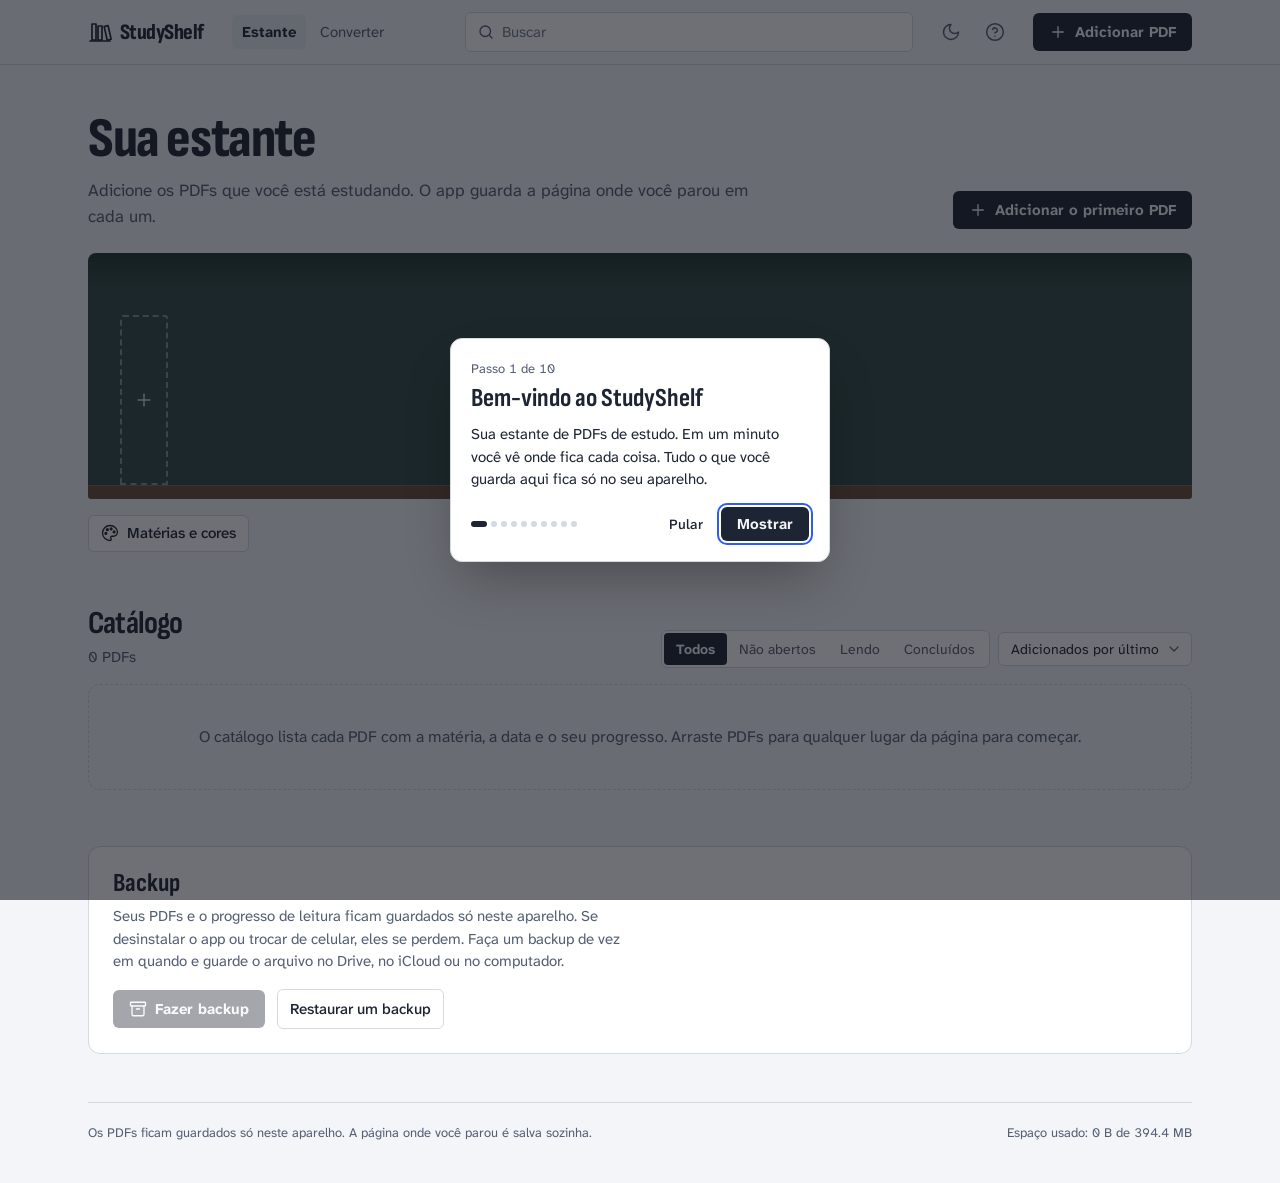
==== commit 1be69231: "StudyShelf 1.2.0: tour guiado e guia rápido" ====
--- a/index.html
+++ b/index.html
@@ -26,9 +26,9 @@
   <meta name="apple-mobile-web-app-status-bar-style" content="default" />
   <meta name="apple-mobile-web-app-title" content="StudyShelf" />
 
-  <link rel="stylesheet" href="./app-GWA2ANZY.css" />
+  <link rel="stylesheet" href="./app-7KA34Y4D.css" />
   <script src="./vendor/pdf.min.js" integrity="sha384-/1qUCSGwTur9vjf/z9lmu/eCUYbpOTgSjmpbMQZ1/CtX2v/WcAIKqRv+U1DUCG6e"></script>
-  <script defer src="./app-L4X5JRO5.js" integrity="sha384-5LlapSbdG27Fu5VIsAIZV1MtTTQt4BIKu7QkzQ9Ba8rd1KY1b2MDMDl2q6gpW69w"></script>
+  <script defer src="./app-ZPOD7TG3.js" integrity="sha384-2sS7WOdurVeG2MFzt7QWU07g/jMI+dQ4qCyj7UdJqi3PsXGerMVyCELur971ZSsA"></script>
 </head>
 <body class="bg-paper text-ink font-sans">
   <div id="root">
--- a/app-7KA34Y4D.css
+++ b/app-7KA34Y4D.css
@@ -0,0 +1,2 @@
+@font-face{font-family:Sofia Sans Condensed;font-style:normal;font-display:swap;font-weight:500;src:url("./fonts/sofia-sans-condensed-latin-500-normal-YVFYUEAA.woff2") format("woff2"),url("./fonts/sofia-sans-condensed-latin-500-normal-WGXWJX6C.woff") format("woff")}@font-face{font-family:Sofia Sans Condensed;font-style:normal;font-display:swap;font-weight:600;src:url("./fonts/sofia-sans-condensed-latin-600-normal-QVVHUKLV.woff2") format("woff2"),url("./fonts/sofia-sans-condensed-latin-600-normal-MYMBD54Z.woff") format("woff")}@font-face{font-family:Sofia Sans Condensed;font-style:normal;font-display:swap;font-weight:700;src:url("./fonts/sofia-sans-condensed-latin-700-normal-CB3JV3RO.woff2") format("woff2"),url("./fonts/sofia-sans-condensed-latin-700-normal-WTJ4OAGL.woff") format("woff")}@font-face{font-family:Sofia Sans Condensed;font-style:normal;font-display:swap;font-weight:800;src:url("./fonts/sofia-sans-condensed-latin-800-normal-X5XIRJOZ.woff2") format("woff2"),url("./fonts/sofia-sans-condensed-latin-800-normal-4KVBNP4C.woff") format("woff")}@font-face{font-family:Sofia Sans Condensed;font-style:normal;font-display:swap;font-weight:700;src:url("./fonts/sofia-sans-condensed-latin-ext-700-normal-7J2FKXD2.woff2") format("woff2"),url("./fonts/sofia-sans-condensed-latin-ext-700-normal-3FLWSO72.woff") format("woff")}@font-face{font-family:Atkinson Hyperlegible Next;font-style:normal;font-display:swap;font-weight:400;src:url("./fonts/atkinson-hyperlegible-next-latin-400-normal-XD2DM5SQ.woff2") format("woff2"),url("./fonts/atkinson-hyperlegible-next-latin-400-normal-T2TIKS3B.woff") format("woff")}@font-face{font-family:Atkinson Hyperlegible Next;font-style:normal;font-display:swap;font-weight:500;src:url("./fonts/atkinson-hyperlegible-next-latin-500-normal-HSKVGJQV.woff2") format("woff2"),url("./fonts/atkinson-hyperlegible-next-latin-500-normal-KMFNKJL7.woff") format("woff")}@font-face{font-family:Atkinson Hyperlegible Next;font-style:normal;font-display:swap;font-weight:700;src:url("./fonts/atkinson-hyperlegible-next-latin-700-normal-U2M2LX7A.woff2") format("woff2"),url("./fonts/atkinson-hyperlegible-next-latin-700-normal-XRIDMOST.woff") format("woff")}@font-face{font-family:Atkinson Hyperlegible Next;font-style:normal;font-display:swap;font-weight:400;src:url("./fonts/atkinson-hyperlegible-next-latin-ext-400-normal-RX4DU7WU.woff2") format("woff2"),url("./fonts/atkinson-hyperlegible-next-latin-ext-400-normal-6Z4N5DRF.woff") format("woff")}*,:after,:before{box-sizing:border-box;border:0 solid #e5e7eb}:after,:before{--tw-content:""}:host,html{line-height:1.5;-webkit-text-size-adjust:100%;-moz-tab-size:4;-o-tab-size:4;tab-size:4;font-family:Atkinson Hyperlegible Next,system-ui,sans-serif;font-feature-settings:normal;font-variation-settings:normal;-webkit-tap-highlight-color:transparent}body{margin:0;line-height:inherit}hr{height:0;color:inherit;border-top-width:1px}abbr:where([title]){-webkit-text-decoration:underline dotted;text-decoration:underline dotted}h1,h2,h3,h4,h5,h6{font-size:inherit;font-weight:inherit}a{color:inherit;text-decoration:inherit}b,strong{font-weight:bolder}code,kbd,pre,samp{font-family:ui-monospace,SFMono-Regular,Menlo,Monaco,Consolas,Liberation Mono,Courier New,monospace;font-feature-settings:normal;font-variation-settings:normal;font-size:1em}small{font-size:80%}sub,sup{font-size:75%;line-height:0;position:relative;vertical-align:initial}sub{bottom:-.25em}sup{top:-.5em}table{text-indent:0;border-color:inherit;border-collapse:collapse}button,input,optgroup,select,textarea{font-family:inherit;font-feature-settings:inherit;font-variation-settings:inherit;font-size:100%;font-weight:inherit;line-height:inherit;letter-spacing:inherit;color:inherit;margin:0;padding:0}button,select{text-transform:none}button,input:where([type=button]),input:where([type=reset]),input:where([type=submit]){-webkit-appearance:button;background-color:initial;background-image:none}:-moz-focusring{outline:auto}:-moz-ui-invalid{box-shadow:none}progress{vertical-align:initial}::-webkit-inner-spin-button,::-webkit-outer-spin-button{height:auto}[type=search]{-webkit-appearance:textfield;outline-offset:-2px}::-webkit-search-decoration{-webkit-appearance:none}::-webkit-file-upload-button{-webkit-appearance:button;font:inherit}summary{display:list-item}blockquote,dd,dl,figure,h1,h2,h3,h4,h5,h6,hr,p,pre{margin:0}fieldset{margin:0}fieldset,legend{padding:0}menu,ol,ul{list-style:none;margin:0;padding:0}dialog{padding:0}textarea{resize:vertical}input::-moz-placeholder,textarea::-moz-placeholder{opacity:1;color:#9ca3af}input::placeholder,textarea::placeholder{opacity:1;color:#9ca3af}[role=button],button{cursor:pointer}:disabled{cursor:default}audio,canvas,embed,iframe,img,object,svg,video{display:block;vertical-align:middle}img,video{max-width:100%;height:auto}[hidden]{display:none}*,::backdrop,:after,:before{--tw-border-spacing-x:0;--tw-border-spacing-y:0;--tw-translate-x:0;--tw-translate-y:0;--tw-rotate:0;--tw-skew-x:0;--tw-skew-y:0;--tw-scale-x:1;--tw-scale-y:1;--tw-pan-x: ;--tw-pan-y: ;--tw-pinch-zoom: ;--tw-scroll-snap-strictness:proximity;--tw-gradient-from-position: ;--tw-gradient-via-position: ;--tw-gradient-to-position: ;--tw-ordinal: ;--tw-slashed-zero: ;--tw-numeric-figure: ;--tw-numeric-spacing: ;--tw-numeric-fraction: ;--tw-ring-inset: ;--tw-ring-offset-width:0px;--tw-ring-offset-color:#fff;--tw-ring-color:#3b82f680;--tw-ring-offset-shadow:0 0 #0000;--tw-ring-shadow:0 0 #0000;--tw-shadow:0 0 #0000;--tw-shadow-colored:0 0 #0000;--tw-blur: ;--tw-brightness: ;--tw-contrast: ;--tw-grayscale: ;--tw-hue-rotate: ;--tw-invert: ;--tw-saturate: ;--tw-sepia: ;--tw-drop-shadow: ;--tw-backdrop-blur: ;--tw-backdrop-brightness: ;--tw-backdrop-contrast: ;--tw-backdrop-grayscale: ;--tw-backdrop-hue-rotate: ;--tw-backdrop-invert: ;--tw-backdrop-opacity: ;--tw-backdrop-saturate: ;--tw-backdrop-sepia: ;--tw-contain-size: ;--tw-contain-layout: ;--tw-contain-paint: ;--tw-contain-style: }.container{width:100%}@media (min-width:640px){.container{max-width:640px}}@media (min-width:768px){.container{max-width:768px}}@media (min-width:1024px){.container{max-width:1024px}}@media (min-width:1280px){.container{max-width:1280px}}@media (min-width:1536px){.container{max-width:1536px}}.sr-only{position:absolute;width:1px;height:1px;padding:0;margin:-1px;overflow:hidden;clip:rect(0,0,0,0);white-space:nowrap;border-width:0}.pointer-events-none{pointer-events:none}.pointer-events-auto{pointer-events:auto}.visible{visibility:visible}.invisible{visibility:hidden}.fixed{position:fixed}.absolute{position:absolute}.relative{position:relative}.sticky{position:sticky}.inset-0{inset:0}.inset-auto{inset:auto}.inset-x-0{left:0;right:0}.-right-0\.5{right:-.125rem}.-top-0\.5{top:-.125rem}.-top-4{top:-1rem}.bottom-0{bottom:0}.bottom-2{bottom:.5rem}.bottom-8{bottom:2rem}.bottom-\[calc\(1rem\+env\(safe-area-inset-bottom\)\)\]{bottom:calc(1rem + env(safe-area-inset-bottom))}.left-0{left:0}.left-3{left:.75rem}.left-4{left:1rem}.right-2\.5{right:.625rem}.right-4{right:1rem}.right-\[22\%\]{right:22%}.top-0{top:0}.top-1\/2{top:50%}.top-3{top:.75rem}.top-7{top:1.75rem}.top-\[17px\]{top:17px}.z-20{z-index:20}.z-30{z-index:30}.z-\[1\]{z-index:1}.z-\[3\]{z-index:3}.z-\[60\]{z-index:60}.z-\[65\]{z-index:65}.col-span-2{grid-column:span 2/span 2}.col-start-2{grid-column-start:2}.col-start-3{grid-column-start:3}.row-span-2{grid-row:span 2/span 2}.m-0{margin:0}.m-auto{margin:auto}.-mx-1\.5{margin-left:-.375rem;margin-right:-.375rem}.-my-1{margin-top:-.25rem;margin-bottom:-.25rem}.mx-1{margin-left:.25rem;margin-right:.25rem}.mx-auto{margin-left:auto;margin-right:auto}.my-3{margin-top:.75rem;margin-bottom:.75rem}.mb-0{margin-bottom:0}.mb-1\.5{margin-bottom:.375rem}.mb-2{margin-bottom:.5rem}.mb-3{margin-bottom:.75rem}.mb-4{margin-bottom:1rem}.mb-6{margin-bottom:1.5rem}.mb-8{margin-bottom:2rem}.ml-12{margin-left:3rem}.ml-3{margin-left:.75rem}.ml-4{margin-left:1rem}.ml-auto{margin-left:auto}.mr-auto{margin-right:auto}.mt-0\.5{margin-top:.125rem}.mt-1{margin-top:.25rem}.mt-1\.5{margin-top:.375rem}.mt-10{margin-top:2.5rem}.mt-12{margin-top:3rem}.mt-14{margin-top:3.5rem}.mt-2{margin-top:.5rem}.mt-3{margin-top:.75rem}.mt-4{margin-top:1rem}.mt-5{margin-top:1.25rem}.mt-6{margin-top:1.5rem}.mt-7{margin-top:1.75rem}.mt-auto{margin-top:auto}.box-content{box-sizing:initial}.line-clamp-4{overflow:hidden;display:-webkit-box;-webkit-box-orient:vertical;-webkit-line-clamp:4}.block{display:block}.inline{display:inline}.flex{display:flex}.inline-flex{display:inline-flex}.table{display:table}.grid{display:grid}.hidden{display:none}.h-1{height:.25rem}.h-1\.5{height:.375rem}.h-11{height:2.75rem}.h-14{height:3.5rem}.h-16{height:4rem}.h-3{height:.75rem}.h-3\.5{height:.875rem}.h-4{height:1rem}.h-5{height:1.25rem}.h-6{height:1.5rem}.h-7{height:1.75rem}.h-8{height:2rem}.h-9{height:2.25rem}.h-\[170px\]{height:170px}.h-\[18px\]{height:18px}.h-\[232px\]{height:232px}.h-\[52px\]{height:52px}.h-full{height:100%}.h-px{height:1px}.max-h-\[72\%\]{max-height:72%}.max-h-\[92vh\]{max-height:92vh}.max-h-none{max-height:none}.min-h-0{min-height:0}.min-h-screen{min-height:100vh}.w-1\.5{width:.375rem}.w-10{width:2.5rem}.w-12{width:3rem}.w-14{width:3.5rem}.w-2{width:.5rem}.w-2\.5{width:.625rem}.w-3\.5{width:.875rem}.w-4{width:1rem}.w-40{width:10rem}.w-5{width:1.25rem}.w-6{width:1.5rem}.w-7{width:1.75rem}.w-8{width:2rem}.w-9{width:2.25rem}.w-\[100px\]{width:100px}.w-\[18px\]{width:18px}.w-\[5px\]{width:5px}.w-auto{width:auto}.w-full{width:100%}.w-max{width:-moz-max-content;width:max-content}.min-w-0{min-width:0}.min-w-\[16px\]{min-width:16px}.min-w-\[180px\]{min-width:180px}.min-w-full{min-width:100%}.max-w-2xl{max-width:42rem}.max-w-3xl{max-width:48rem}.max-w-6xl{max-width:72rem}.max-w-full{max-width:100%}.max-w-md{max-width:28rem}.max-w-none{max-width:none}.max-w-prose{max-width:65ch}.max-w-sm{max-width:24rem}.max-w-xl{max-width:36rem}.flex-1{flex:1 1 0%}.shrink-0{flex-shrink:0}.-translate-y-1\/2{--tw-translate-y:-50%}.-translate-y-1\/2,.transform{transform:translate(var(--tw-translate-x),var(--tw-translate-y)) rotate(var(--tw-rotate)) skew(var(--tw-skew-x)) skewY(var(--tw-skew-y)) scaleX(var(--tw-scale-x)) scaleY(var(--tw-scale-y))}@keyframes pop{0%{opacity:0;transform:translateY(10px)}to{opacity:1;transform:none}}.animate-pop{animation:pop .2s cubic-bezier(.2,.8,.2,1)}@keyframes rise{0%{opacity:0;transform:translateY(8px)}to{opacity:1;transform:none}}.animate-rise{animation:rise .2s ease-out}.cursor-pointer{cursor:pointer}.resize{resize:both}.scroll-mt-20{scroll-margin-top:5rem}.appearance-none{-webkit-appearance:none;-moz-appearance:none;appearance:none}.grid-cols-1{grid-template-columns:repeat(1,minmax(0,1fr))}.grid-cols-2{grid-template-columns:repeat(2,minmax(0,1fr))}.grid-cols-\[40px_minmax\(0\,1fr\)_116px_56px_210px_176px\]{grid-template-columns:40px minmax(0,1fr) 116px 56px 210px 176px}.grid-cols-\[40px_minmax\(0\,1fr\)_auto\]{grid-template-columns:40px minmax(0,1fr) auto}.flex-col{flex-direction:column}.flex-wrap{flex-wrap:wrap}.items-start{align-items:flex-start}.items-end{align-items:flex-end}.items-center{align-items:center}.justify-end{justify-content:flex-end}.justify-center{justify-content:center}.justify-between{justify-content:space-between}.gap-0\.5{gap:.125rem}.gap-1{gap:.25rem}.gap-1\.5{gap:.375rem}.gap-2{gap:.5rem}.gap-2\.5{gap:.625rem}.gap-3{gap:.75rem}.gap-4{gap:1rem}.gap-5{gap:1.25rem}.gap-\[3px\]{gap:3px}.gap-x-10{-moz-column-gap:2.5rem;column-gap:2.5rem}.gap-x-4{-moz-column-gap:1rem;column-gap:1rem}.gap-x-5{-moz-column-gap:1.25rem;column-gap:1.25rem}.gap-x-6{-moz-column-gap:1.5rem;column-gap:1.5rem}.gap-x-8{-moz-column-gap:2rem;column-gap:2rem}.gap-y-2{row-gap:.5rem}.gap-y-3{row-gap:.75rem}.gap-y-4{row-gap:1rem}.space-y-1\.5>:not([hidden])~:not([hidden]){--tw-space-y-reverse:0;margin-top:calc(.375rem*(1 - var(--tw-space-y-reverse)));margin-bottom:calc(.375rem*var(--tw-space-y-reverse))}.space-y-3>:not([hidden])~:not([hidden]){--tw-space-y-reverse:0;margin-top:calc(.75rem*(1 - var(--tw-space-y-reverse)));margin-bottom:calc(.75rem*var(--tw-space-y-reverse))}.space-y-4>:not([hidden])~:not([hidden]){--tw-space-y-reverse:0;margin-top:calc(1rem*(1 - var(--tw-space-y-reverse)));margin-bottom:calc(1rem*var(--tw-space-y-reverse))}.space-y-5>:not([hidden])~:not([hidden]){--tw-space-y-reverse:0;margin-top:calc(1.25rem*(1 - var(--tw-space-y-reverse)));margin-bottom:calc(1.25rem*var(--tw-space-y-reverse))}.divide-y>:not([hidden])~:not([hidden]){--tw-divide-y-reverse:0;border-top-width:calc(1px*(1 - var(--tw-divide-y-reverse)));border-bottom-width:calc(1px*var(--tw-divide-y-reverse))}.divide-line>:not([hidden])~:not([hidden]){--tw-divide-opacity:1;border-color:rgb(var(--line)/var(--tw-divide-opacity))}.self-center{align-self:center}.self-stretch{align-self:stretch}.overflow-auto{overflow:auto}.overflow-hidden{overflow:hidden}.overflow-visible{overflow:visible}.overflow-x-auto{overflow-x:auto}.overflow-y-auto{overflow-y:auto}.overscroll-contain{overscroll-behavior:contain}.truncate{overflow:hidden;text-overflow:ellipsis}.truncate,.whitespace-nowrap{white-space:nowrap}.rounded{border-radius:.25rem}.rounded-\[1px\]{border-radius:1px}.rounded-\[2px\]{border-radius:2px}.rounded-\[3px\]{border-radius:3px}.rounded-\[4px\]{border-radius:4px}.rounded-full{border-radius:9999px}.rounded-lg{border-radius:.5rem}.rounded-md{border-radius:.375rem}.rounded-xl{border-radius:.75rem}.rounded-b-\[1px\]{border-bottom-right-radius:1px;border-bottom-left-radius:1px}.rounded-b-\[3px\]{border-bottom-right-radius:3px;border-bottom-left-radius:3px}.rounded-t-\[3px\]{border-top-left-radius:3px;border-top-right-radius:3px}.rounded-t-lg{border-top-left-radius:.5rem;border-top-right-radius:.5rem}.rounded-t-xl{border-top-left-radius:.75rem;border-top-right-radius:.75rem}.border{border-width:1px}.border-0{border-width:0}.border-2{border-width:2px}.border-y{border-top-width:1px}.border-b,.border-y{border-bottom-width:1px}.border-l-4{border-left-width:4px}.border-t{border-top-width:1px}.border-dashed{border-style:dashed}.border-black\/10{border-color:#0000001a}.border-danger{--tw-border-opacity:1;border-color:rgb(var(--danger)/var(--tw-border-opacity))}.border-hl{--tw-border-opacity:1;border-color:rgb(var(--hl)/var(--tw-border-opacity))}.border-ink{--tw-border-opacity:1;border-color:rgb(var(--ink)/var(--tw-border-opacity))}.border-line{--tw-border-opacity:1;border-color:rgb(var(--line)/var(--tw-border-opacity))}.border-muted\/60{border-color:rgb(var(--muted)/.6)}.border-white\/40{border-color:#fff6}.bg-\[rgb\(14_18_25\/\.6\)\]{background-color:#0e121999}.bg-danger{--tw-bg-opacity:1;background-color:rgb(var(--danger)/var(--tw-bg-opacity))}.bg-danger\/10{background-color:rgb(var(--danger)/.1)}.bg-danger\/15{background-color:rgb(var(--danger)/.15)}.bg-hl{--tw-bg-opacity:1;background-color:rgb(var(--hl)/var(--tw-bg-opacity))}.bg-hl\/15{background-color:rgb(var(--hl)/.15)}.bg-hl\/25{background-color:rgb(var(--hl)/.25)}.bg-hl\/30{background-color:rgb(var(--hl)/.3)}.bg-ink{--tw-bg-opacity:1;background-color:rgb(var(--ink)/var(--tw-bg-opacity))}.bg-ledge{--tw-bg-opacity:1;background-color:rgb(var(--ledge)/var(--tw-bg-opacity))}.bg-line{--tw-bg-opacity:1;background-color:rgb(var(--line)/var(--tw-bg-opacity))}.bg-paper{--tw-bg-opacity:1;background-color:rgb(var(--paper)/var(--tw-bg-opacity))}.bg-paper\/85{background-color:rgb(var(--paper)/.85)}.bg-paper\/90{background-color:rgb(var(--paper)/.9)}.bg-sunk{--tw-bg-opacity:1;background-color:rgb(var(--sunk)/var(--tw-bg-opacity))}.bg-sunk\/60{background-color:rgb(var(--sunk)/.6)}.bg-surface{--tw-bg-opacity:1;background-color:rgb(var(--surface)/var(--tw-bg-opacity))}.bg-surface\/90{background-color:rgb(var(--surface)/.9)}.bg-transparent{background-color:initial}.bg-white{--tw-bg-opacity:1;background-color:rgb(255 255 255/var(--tw-bg-opacity))}.bg-white\/60{background-color:#fff9}.object-cover{-o-object-fit:cover;object-fit:cover}.object-top{-o-object-position:top;object-position:top}.p-0{padding:0}.p-0\.5{padding:.125rem}.p-5{padding:1.25rem}.p-6{padding:1.5rem}.\!px-2{padding-left:.5rem!important;padding-right:.5rem!important}.\!px-2\.5{padding-left:.625rem!important;padding-right:.625rem!important}.\!px-3{padding-left:.75rem!important;padding-right:.75rem!important}.\!px-8{padding-left:2rem!important;padding-right:2rem!important}.\!py-1{padding-top:.25rem!important;padding-bottom:.25rem!important}.\!py-1\.5{padding-top:.375rem!important;padding-bottom:.375rem!important}.\!py-3{padding-top:.75rem!important;padding-bottom:.75rem!important}.px-1{padding-left:.25rem;padding-right:.25rem}.px-1\.5{padding-left:.375rem;padding-right:.375rem}.px-10{padding-left:2.5rem;padding-right:2.5rem}.px-2{padding-left:.5rem;padding-right:.5rem}.px-3{padding-left:.75rem;padding-right:.75rem}.px-4{padding-left:1rem;padding-right:1rem}.px-5{padding-left:1.25rem;padding-right:1.25rem}.px-6{padding-left:1.5rem;padding-right:1.5rem}.py-0\.5{padding-top:.125rem;padding-bottom:.125rem}.py-1{padding-top:.25rem;padding-bottom:.25rem}.py-1\.5{padding-top:.375rem;padding-bottom:.375rem}.py-10{padding-top:2.5rem;padding-bottom:2.5rem}.py-14{padding-top:3.5rem;padding-bottom:3.5rem}.py-16{padding-top:4rem;padding-bottom:4rem}.py-2{padding-top:.5rem;padding-bottom:.5rem}.py-2\.5{padding-top:.625rem;padding-bottom:.625rem}.py-3{padding-top:.75rem;padding-bottom:.75rem}.py-4{padding-top:1rem;padding-bottom:1rem}.py-5{padding-top:1.25rem;padding-bottom:1.25rem}.py-8{padding-top:2rem;padding-bottom:2rem}.py-\[6px\]{padding-top:6px;padding-bottom:6px}.pb-10{padding-bottom:2.5rem}.pb-2{padding-bottom:.5rem}.pb-3{padding-bottom:.75rem}.pb-36{padding-bottom:9rem}.pb-5{padding-bottom:1.25rem}.pb-\[env\(safe-area-inset-bottom\)\]{padding-bottom:env(safe-area-inset-bottom)}.pl-12{padding-left:3rem}.pl-3{padding-left:.75rem}.pl-4{padding-left:1rem}.pl-9{padding-left:2.25rem}.pr-1{padding-right:.25rem}.pr-3{padding-right:.75rem}.pr-8{padding-right:2rem}.pt-3{padding-top:.75rem}.pt-4{padding-top:1rem}.pt-5{padding-top:1.25rem}.pt-8{padding-top:2rem}.pt-9{padding-top:2.25rem}.pt-\[env\(safe-area-inset-top\)\]{padding-top:env(safe-area-inset-top)}.text-left{text-align:left}.text-center{text-align:center}.font-display{font-family:Sofia Sans Condensed,Arial Narrow,sans-serif}.\!text-\[17px\]{font-size:17px!important}.text-2xl{font-size:1.5rem;line-height:2rem}.text-\[10px\]{font-size:10px}.text-\[12px\]{font-size:12px}.text-\[13px\]{font-size:13px}.text-\[15px\]{font-size:15px}.text-\[17px\]{font-size:17px}.text-\[22px\]{font-size:22px}.text-\[26px\]{font-size:26px}.text-\[30px\]{font-size:30px}.text-\[32px\]{font-size:32px}.text-\[44px\]{font-size:44px}.text-base{font-size:1rem;line-height:1.5rem}.text-lg{font-size:1.125rem;line-height:1.75rem}.text-sm{font-size:.875rem;line-height:1.25rem}.text-xl{font-size:1.25rem;line-height:1.75rem}.font-bold{font-weight:700}.font-extrabold{font-weight:800}.font-medium{font-weight:500}.font-normal{font-weight:400}.font-semibold{font-weight:600}.tabular-nums{--tw-numeric-spacing:tabular-nums;font-variant-numeric:var(--tw-ordinal) var(--tw-slashed-zero) var(--tw-numeric-figure) var(--tw-numeric-spacing) var(--tw-numeric-fraction)}.leading-4{line-height:1rem}.leading-\[0\.95\]{line-height:.95}.leading-none{line-height:1}.leading-snug{line-height:1.375}.leading-tight{line-height:1.25}.tracking-tight{letter-spacing:-.025em}.tracking-wide{letter-spacing:.025em}.\!text-ink{--tw-text-opacity:1!important;color:rgb(var(--ink)/var(--tw-text-opacity))!important}.text-\[\#1d2433\]{--tw-text-opacity:1;color:rgb(29 36 51/var(--tw-text-opacity))}.text-\[\#586275\]{--tw-text-opacity:1;color:rgb(88 98 117/var(--tw-text-opacity))}.text-danger{--tw-text-opacity:1;color:rgb(var(--danger)/var(--tw-text-opacity))}.text-ink{--tw-text-opacity:1;color:rgb(var(--ink)/var(--tw-text-opacity))}.text-muted{--tw-text-opacity:1;color:rgb(var(--muted)/var(--tw-text-opacity))}.text-paper{--tw-text-opacity:1;color:rgb(var(--paper)/var(--tw-text-opacity))}.text-white{--tw-text-opacity:1;color:rgb(255 255 255/var(--tw-text-opacity))}.text-white\/80{color:#fffc}.underline{text-decoration-line:underline}.underline-offset-2{text-underline-offset:2px}.opacity-55{opacity:.55}.opacity-70{opacity:.7}.opacity-80{opacity:.8}.mix-blend-multiply{mix-blend-mode:multiply}.shadow-2xl{--tw-shadow:0 25px 50px -12px #00000040;--tw-shadow-colored:0 25px 50px -12px var(--tw-shadow-color)}.shadow-2xl,.shadow-lg{box-shadow:var(--tw-ring-offset-shadow,0 0 #0000),var(--tw-ring-shadow,0 0 #0000),var(--tw-shadow)}.shadow-lg{--tw-shadow:0 10px 15px -3px #0000001a,0 4px 6px -4px #0000001a;--tw-shadow-colored:0 10px 15px -3px var(--tw-shadow-color),0 4px 6px -4px var(--tw-shadow-color)}.shadow-black\/15{--tw-shadow-color:#00000026;--tw-shadow:var(--tw-shadow-colored)}.shadow-black\/20{--tw-shadow-color:#0003;--tw-shadow:var(--tw-shadow-colored)}.shadow-black\/25{--tw-shadow-color:#00000040;--tw-shadow:var(--tw-shadow-colored)}.shadow-black\/30{--tw-shadow-color:#0000004d;--tw-shadow:var(--tw-shadow-colored)}.outline{outline-style:solid}.blur{--tw-blur:blur(8px)}.blur,.filter{filter:var(--tw-blur) var(--tw-brightness) var(--tw-contrast) var(--tw-grayscale) var(--tw-hue-rotate) var(--tw-invert) var(--tw-saturate) var(--tw-sepia) var(--tw-drop-shadow)}.backdrop-blur{--tw-backdrop-blur:blur(8px);-webkit-backdrop-filter:var(--tw-backdrop-blur) var(--tw-backdrop-brightness) var(--tw-backdrop-contrast) var(--tw-backdrop-grayscale) var(--tw-backdrop-hue-rotate) var(--tw-backdrop-invert) var(--tw-backdrop-opacity) var(--tw-backdrop-saturate) var(--tw-backdrop-sepia);backdrop-filter:var(--tw-backdrop-blur) var(--tw-backdrop-brightness) var(--tw-backdrop-contrast) var(--tw-backdrop-grayscale) var(--tw-backdrop-hue-rotate) var(--tw-backdrop-invert) var(--tw-backdrop-opacity) var(--tw-backdrop-saturate) var(--tw-backdrop-sepia)}.transition-\[height\]{transition-property:height;transition-timing-function:cubic-bezier(.4,0,.2,1);transition-duration:.15s}.transition-all{transition-property:all;transition-timing-function:cubic-bezier(.4,0,.2,1);transition-duration:.15s}.transition-colors{transition-property:color,background-color,border-color,text-decoration-color,fill,stroke;transition-timing-function:cubic-bezier(.4,0,.2,1);transition-duration:.15s}.duration-500{transition-duration:.5s}.\[scrollbar-width\:none\]{scrollbar-width:none}:root{color-scheme:light dark;--paper:243 245 248;--surface:255 255 255;--sunk:232 236 241;--ink:29 36 51;--muted:84 95 115;--line:212 218 227;--shelf:47 74 67;--ledge:107 79 53;--hl:242 213 60;--danger:176 50 44;--focus:#2d5bff}@media (prefers-color-scheme:dark){:root:not(:has(>head>meta[name=color-scheme][content=light])){--paper:19 24 33;--surface:27 33 44;--sunk:14 18 25;--ink:231 234 240;--muted:158 167 184;--line:50 59 75;--shelf:31 52 46;--ledge:78 58 40;--hl:234 204 62;--danger:236 110 102;--focus:#93abff}}:root:has(>head>meta[name=color-scheme][content=dark]){color-scheme:dark;--paper:19 24 33;--surface:27 33 44;--sunk:14 18 25;--ink:231 234 240;--muted:158 167 184;--line:50 59 75;--shelf:31 52 46;--ledge:78 58 40;--hl:234 204 62;--danger:236 110 102;--focus:#93abff}:root:has(>head>meta[name=color-scheme][content=light]){color-scheme:light}body{-webkit-font-smoothing:antialiased;font-size:16px;line-height:1.5}:focus-visible{outline:2px solid var(--focus);outline-offset:2px}::-moz-selection{background:rgb(var(--hl)/.55);color:#1d2433}::selection{background:rgb(var(--hl)/.55);color:#1d2433}dialog:modal{overscroll-behavior:contain}dialog::backdrop{overflow:hidden;overscroll-behavior:contain;background:#0e12198c}.shelf-back{background:linear-gradient(180deg,#00000047,#0000 38px),rgb(var(--shelf))}.ledge{box-shadow:inset 0 1px #ffffff1f,0 8px 12px -8px #0000008c}.spine{box-shadow:inset -3px 0 #00000024,inset 2px 0 #ffffff1a;transition:translate .18s ease-out}.spine:focus-visible,.spine:hover{translate:0 -8px}.spine{background:var(--spine);color:var(--spine-ink)}@supports (color:contrast-color(red)){.spine{color:contrast-color(var(--spine))}}.spine-line{background:currentColor;opacity:.35}.spine:focus-visible{outline-color:rgb(var(--hl));outline-offset:3px}.spine-title{writing-mode:vertical-rl;white-space:nowrap;overflow:hidden;text-overflow:ellipsis;max-height:100%}.spine-title.wrap{white-space:normal;text-overflow:clip;line-height:1.05}.bookmark{clip-path:polygon(0 0,50% 22%,100% 0,100% 100%,0 100%)}.shelf-scroll{scrollbar-width:thin;scrollbar-color:#ffffff4d #0000}.filename{display:flex;white-space:nowrap;min-width:0}.filename>span{overflow:hidden;text-overflow:ellipsis}input[type=checkbox],input[type=radio]{accent-color:rgb(var(--ink))}@supports not selector(:popover-open){.toast-region{position:fixed;display:flex;z-index:70}}.tour-spot{box-shadow:0 0 0 9999px #0e12199e;outline:3px solid rgb(var(--hl));outline-offset:0;transition:top .3s ease,left .3s ease,width .3s ease,height .3s ease}dialog.tour{overscroll-behavior:contain}.reader-scroll{touch-action:pan-x pan-y}.textLayer{inset:0;z-index:2;overflow:hidden;line-height:1;text-align:initial;-webkit-text-size-adjust:none;-moz-text-size-adjust:none;text-size-adjust:none;forced-color-adjust:none}.textLayer,.textLayer :is(span,br){position:absolute;transform-origin:0 0}.textLayer :is(span,br){color:#0000;white-space:pre;cursor:text}.textLayer span.markedContent{top:0;height:0}.textLayer ::-moz-selection{background:#2d5bff47;color:#0000}.textLayer ::selection{background:#2d5bff47;color:#0000}.textLayer br::-moz-selection{background:#0000}.textLayer br::selection{background:#0000}.textLayer .endOfContent{display:block;position:absolute;inset:100% 0 0;z-index:-1;cursor:default;-webkit-user-select:none;-moz-user-select:none;user-select:none}a,button,label,summary{-webkit-tap-highlight-color:transparent;touch-action:manipulation}progress.bar{-webkit-appearance:none;-moz-appearance:none;appearance:none;border:0 solid;overflow:clip;display:block;width:100%;--progress-bar-radius:1e5px;border-radius:var(--progress-bar-radius);background:rgb(var(--line))}progress.bar::-webkit-progress-bar{background:#0000}progress.bar::-webkit-progress-value{background:var(--progress-bar-fill,rgb(var(--ink)));border-radius:var(--progress-bar-radius);-webkit-transition:inline-size .3s;transition:inline-size .3s}progress.bar::-moz-progress-bar{background:var(--progress-bar-fill,rgb(var(--ink)));border-radius:var(--progress-bar-radius)}progress.bar.square{--progress-bar-radius:0}@property --arc-start{syntax:"<angle>";inherits:false;initial-value:0deg}@property --arc-end{syntax:"<angle>";inherits:false;initial-value:0deg}@property --progress-dash-animation{syntax:"*";inherits:false;initial-value:,progress-dash 3s ease-in-out infinite}progress.loading-spinner:indeterminate::-webkit-progress-bar,progress.loading-spinner:indeterminate::-webkit-progress-value{display:none;background:none}progress.loading-spinner:indeterminate::-moz-progress-bar{display:none;background:none}progress.loading-spinner:indeterminate{--_from:calc(90deg + var(--arc-start, 0deg));--_to:calc(90deg + var(--arc-end, 158deg));--size:20px;--thickness:2.5px;--spinner-color:currentColor;--track-color:color-mix(in srgb,currentColor 18%,#0000);--_used-spinner-duration:1.5s;position:relative;flex:none;width:var(--size);height:var(--size);border-radius:50%;-webkit-appearance:none;-moz-appearance:none;appearance:none;border:0;background:conic-gradient(from var(--_from),var(--spinner-color) calc(var(--_to) - var(--_from)),#0000 0) var(--track-color);animation:progress-spin var(--_used-spinner-duration) linear infinite var(--progress-dash-animation, )}@supports (background-clip:border-area){progress.loading-spinner:indeterminate{background-clip:border-area;border:var(--thickness) solid #0000;background-origin:border-box}}@supports not (background-clip:border-area){progress.loading-spinner:indeterminate{--clip-boundary:calc(100% - var(--thickness));-webkit-mask-image:radial-gradient(farthest-side,#0000 var(--clip-boundary),#000 var(--clip-boundary));mask-image:radial-gradient(farthest-side,#0000 var(--clip-boundary),#000 var(--clip-boundary))}}@media (forced-colors:active){progress.loading-spinner:indeterminate{forced-color-adjust:none;--spinner-color:CanvasText;--track-color:Canvas}}@keyframes progress-spin{to{rotate:1turn}}@keyframes progress-dash{0%{--arc-start:0deg;--arc-end:3deg}50%{--arc-start:100deg;--arc-end:358deg}to{--arc-start:360deg;--arc-end:363deg}}@media (prefers-reduced-motion:reduce){:after,:before,:not(progress){animation-duration:.01ms!important;animation-iteration-count:1!important;transition-duration:.01ms!important;scroll-behavior:auto!important}.spine:focus-visible,.spine:hover{translate:none}progress.loading-spinner:indeterminate{--_used-spinner-duration:6s;--progress-dash-animation: ;--arc-end:158deg}}.placeholder\:text-muted\/80::-moz-placeholder{color:rgb(var(--muted)/.8)}.placeholder\:text-muted\/80::placeholder{color:rgb(var(--muted)/.8)}.backdrop\:bg-transparent::backdrop{background-color:initial}.open\:block[open]{display:block}.open\:flex[open]{display:flex}.hover\:border-ink\/40:hover{border-color:rgb(var(--ink)/.4)}.hover\:border-white:hover{--tw-border-opacity:1;border-color:rgb(255 255 255/var(--tw-border-opacity))}.hover\:bg-danger\/85:hover{background-color:rgb(var(--danger)/.85)}.hover\:bg-ink\/85:hover{background-color:rgb(var(--ink)/.85)}.hover\:bg-sunk:hover{--tw-bg-opacity:1;background-color:rgb(var(--sunk)/var(--tw-bg-opacity))}.hover\:bg-sunk\/50:hover{background-color:rgb(var(--sunk)/.5)}.hover\:bg-sunk\/60:hover{background-color:rgb(var(--sunk)/.6)}.hover\:\!text-danger:hover{--tw-text-opacity:1!important;color:rgb(var(--danger)/var(--tw-text-opacity))!important}.hover\:text-ink:hover{--tw-text-opacity:1;color:rgb(var(--ink)/var(--tw-text-opacity))}.hover\:text-white:hover{--tw-text-opacity:1;color:rgb(255 255 255/var(--tw-text-opacity))}.hover\:underline:hover{text-decoration-line:underline}.hover\:opacity-100:hover{opacity:1}.focus\:border-ink:focus{--tw-border-opacity:1;border-color:rgb(var(--ink)/var(--tw-border-opacity))}.active\:bg-ink:active{--tw-bg-opacity:1;background-color:rgb(var(--ink)/var(--tw-bg-opacity))}.disabled\:pointer-events-none:disabled{pointer-events:none}.disabled\:opacity-30:disabled{opacity:.3}.disabled\:opacity-40:disabled{opacity:.4}.disabled\:opacity-50:disabled{opacity:.5}.peer:checked~.peer-checked\:ring-2{--tw-ring-offset-shadow:var(--tw-ring-inset) 0 0 0 var(--tw-ring-offset-width) var(--tw-ring-offset-color);--tw-ring-shadow:var(--tw-ring-inset) 0 0 0 calc(2px + var(--tw-ring-offset-width)) var(--tw-ring-color);box-shadow:var(--tw-ring-offset-shadow),var(--tw-ring-shadow),var(--tw-shadow,0 0 #0000)}.peer:checked~.peer-checked\:ring-ink{--tw-ring-opacity:1;--tw-ring-color:rgb(var(--ink)/var(--tw-ring-opacity))}.peer:checked~.peer-checked\:ring-offset-2{--tw-ring-offset-width:2px}.peer:checked~.peer-checked\:ring-offset-surface{--tw-ring-offset-color:rgb(var(--surface)/1)}.peer:focus-visible~.peer-focus-visible\:outline{outline-style:solid}.peer:focus-visible~.peer-focus-visible\:outline-2{outline-width:2px}.peer:focus-visible~.peer-focus-visible\:outline-offset-2{outline-offset:2px}.has-\[\:checked\]\:border-ink:has(:checked){--tw-border-opacity:1;border-color:rgb(var(--ink)/var(--tw-border-opacity))}.has-\[\:checked\]\:shadow-\[inset_0_-4px_0_rgb\(var\(--hl\)\)\]:has(:checked){--tw-shadow:inset 0 -4px 0 rgb(var(--hl));--tw-shadow-colored:inset 0 -4px 0 var(--tw-shadow-color);box-shadow:var(--tw-ring-offset-shadow,0 0 #0000),var(--tw-ring-shadow,0 0 #0000),var(--tw-shadow)}@media (min-width:640px){.sm\:left-auto{left:auto}.sm\:col-span-2{grid-column:span 2/span 2}.sm\:m-auto{margin:auto}.sm\:-ml-3{margin-left:-.75rem}.sm\:ml-2{margin-left:.5rem}.sm\:block{display:block}.sm\:inline{display:inline}.sm\:flex{display:flex}.sm\:inline-flex{display:inline-flex}.sm\:hidden{display:none}.sm\:w-\[380px\]{width:380px}.sm\:w-auto{width:auto}.sm\:max-w-2xl{max-width:42rem}.sm\:max-w-lg{max-width:32rem}.sm\:max-w-md{max-width:28rem}.sm\:max-w-xl{max-width:36rem}.sm\:grid-cols-2{grid-template-columns:repeat(2,minmax(0,1fr))}.sm\:grid-cols-3{grid-template-columns:repeat(3,minmax(0,1fr))}.sm\:flex-nowrap{flex-wrap:nowrap}.sm\:gap-2{gap:.5rem}.sm\:gap-3{gap:.75rem}.sm\:gap-5{gap:1.25rem}.sm\:rounded-xl{border-radius:.75rem}.sm\:p-6{padding:1.5rem}.sm\:\!px-4{padding-left:1rem!important;padding-right:1rem!important}.sm\:px-2\.5{padding-left:.625rem;padding-right:.625rem}.sm\:px-4{padding-left:1rem;padding-right:1rem}.sm\:px-6{padding-left:1.5rem;padding-right:1.5rem}.sm\:px-8{padding-left:2rem;padding-right:2rem}.sm\:py-20{padding-top:5rem;padding-bottom:5rem}.sm\:pt-12{padding-top:3rem}.sm\:pt-8{padding-top:2rem}.sm\:text-right{text-align:right}.sm\:text-\[56px\]{font-size:56px}.sm\:text-sm{font-size:.875rem;line-height:1.25rem}}@media (min-width:768px){.md\:static{position:static}.md\:right-\[340px\]{right:340px}.md\:z-auto{z-index:auto}.md\:col-span-1{grid-column:span 1/span 1}.md\:col-start-auto{grid-column-start:auto}.md\:row-span-1{grid-row:span 1/span 1}.md\:my-0{margin-top:0;margin-bottom:0}.md\:block{display:block}.md\:flex{display:flex}.md\:grid{display:grid}.md\:hidden{display:none}.md\:max-h-none{max-height:none}.md\:w-\[104px\]{width:104px}.md\:w-\[340px\]{width:340px}.md\:grid-cols-\[40px_minmax\(0\,1fr\)_116px_56px_210px_176px\]{grid-template-columns:40px minmax(0,1fr) 116px 56px 210px 176px}.md\:rounded-none{border-radius:0}.md\:border-l{border-left-width:1px}.md\:border-t-0{border-top-width:0}.md\:shadow-none{--tw-shadow:0 0 #0000;--tw-shadow-colored:0 0 #0000;box-shadow:var(--tw-ring-offset-shadow,0 0 #0000),var(--tw-ring-shadow,0 0 #0000),var(--tw-shadow)}}@media (min-width:1024px){.lg\:block{display:block}.lg\:inline-flex{display:inline-flex}.lg\:w-64{width:16rem}.lg\:flex-row{flex-direction:row}.lg\:items-start{align-items:flex-start}}.\[\&\:popover-open\]\:flex:popover-open{display:flex}
+/*! tailwindcss v3.4.5 | MIT License | https://tailwindcss.com*/
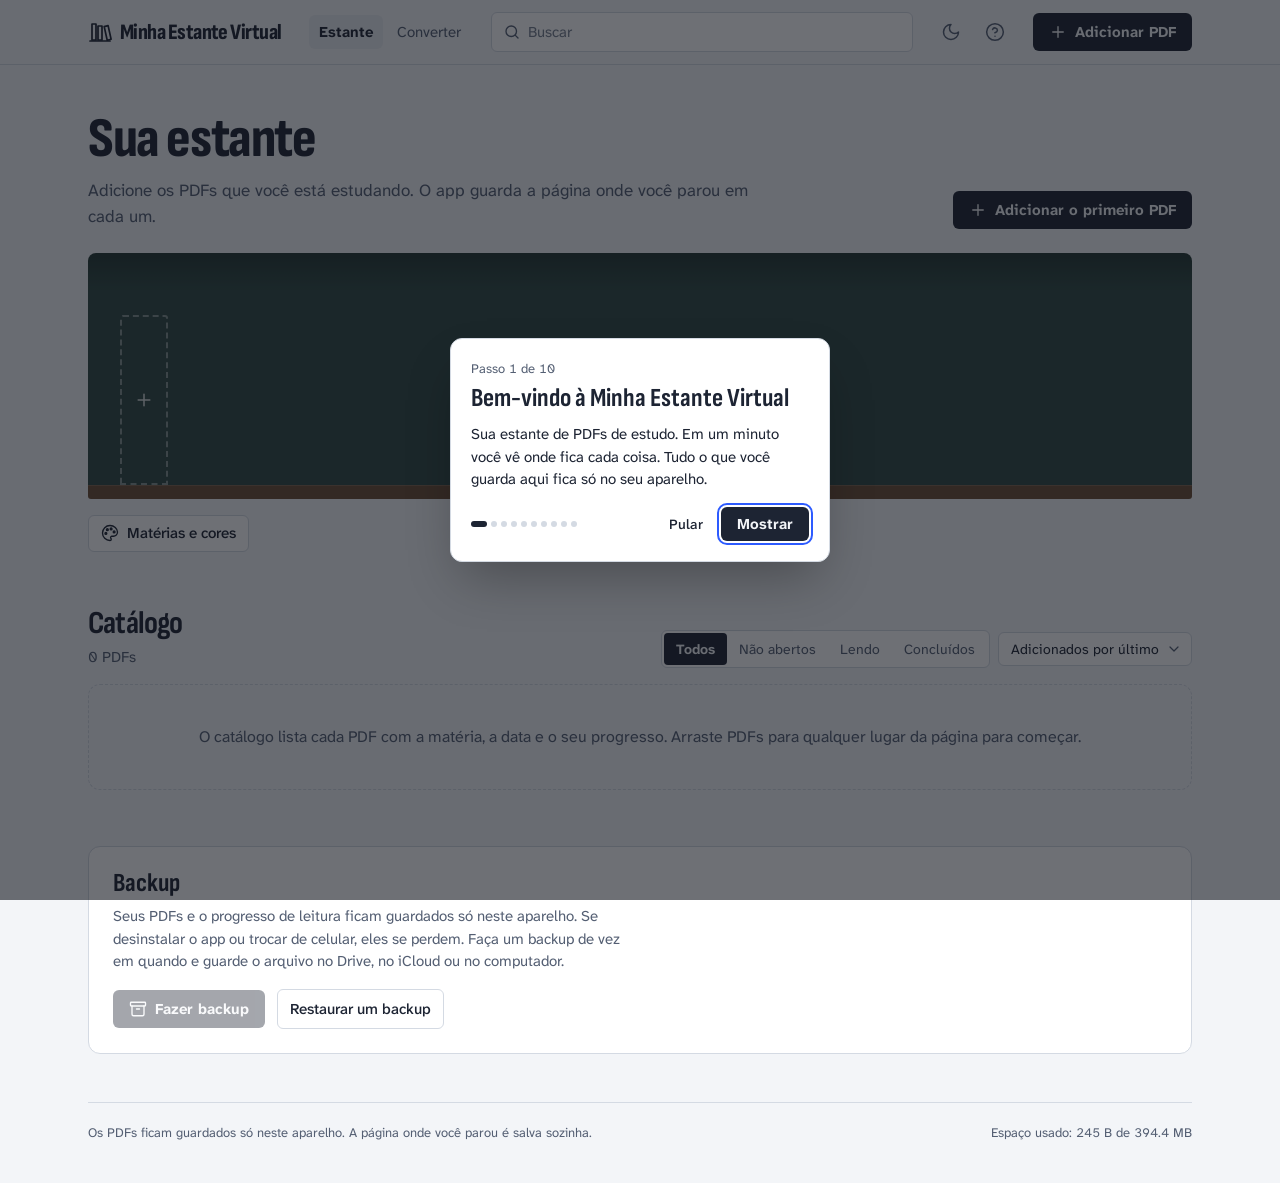
==== commit 7ab7e174: "1.2.1: novo nome Minha Estante Virtual" ====
--- a/index.html
+++ b/index.html
@@ -3,7 +3,7 @@
 <head>
   <meta charset="utf-8" />
   <meta name="viewport" content="width=device-width, initial-scale=1, viewport-fit=cover" />
-  <title>StudyShelf</title>
+  <title>Minha Estante Virtual</title>
   <meta name="description" content="Sua estante de PDFs de estudo, com marcador de página e conversor de arquivos. Tudo fica salvo no seu aparelho." />
 
   <!-- Tema: "light dark" segue o sistema; "light"/"dark" é uma escolha manual salva -->
@@ -24,11 +24,11 @@
   <meta name="mobile-web-app-capable" content="yes" />
   <meta name="apple-mobile-web-app-capable" content="yes" />
   <meta name="apple-mobile-web-app-status-bar-style" content="default" />
-  <meta name="apple-mobile-web-app-title" content="StudyShelf" />
+  <meta name="apple-mobile-web-app-title" content="Minha Estante" />
 
   <link rel="stylesheet" href="./app-7KA34Y4D.css" />
   <script src="./vendor/pdf.min.js" integrity="sha384-/1qUCSGwTur9vjf/z9lmu/eCUYbpOTgSjmpbMQZ1/CtX2v/WcAIKqRv+U1DUCG6e"></script>
-  <script defer src="./app-ZPOD7TG3.js" integrity="sha384-2sS7WOdurVeG2MFzt7QWU07g/jMI+dQ4qCyj7UdJqi3PsXGerMVyCELur971ZSsA"></script>
+  <script defer src="./app-T3IUHYE5.js" integrity="sha384-w8T8F0b7e7MkQP/LJZQE0ZNNzYMhfMXYERhHnQRRuvIIem4hry/t1SKlq5ZWSZz+"></script>
 </head>
 <body class="bg-paper text-ink font-sans">
   <div id="root">
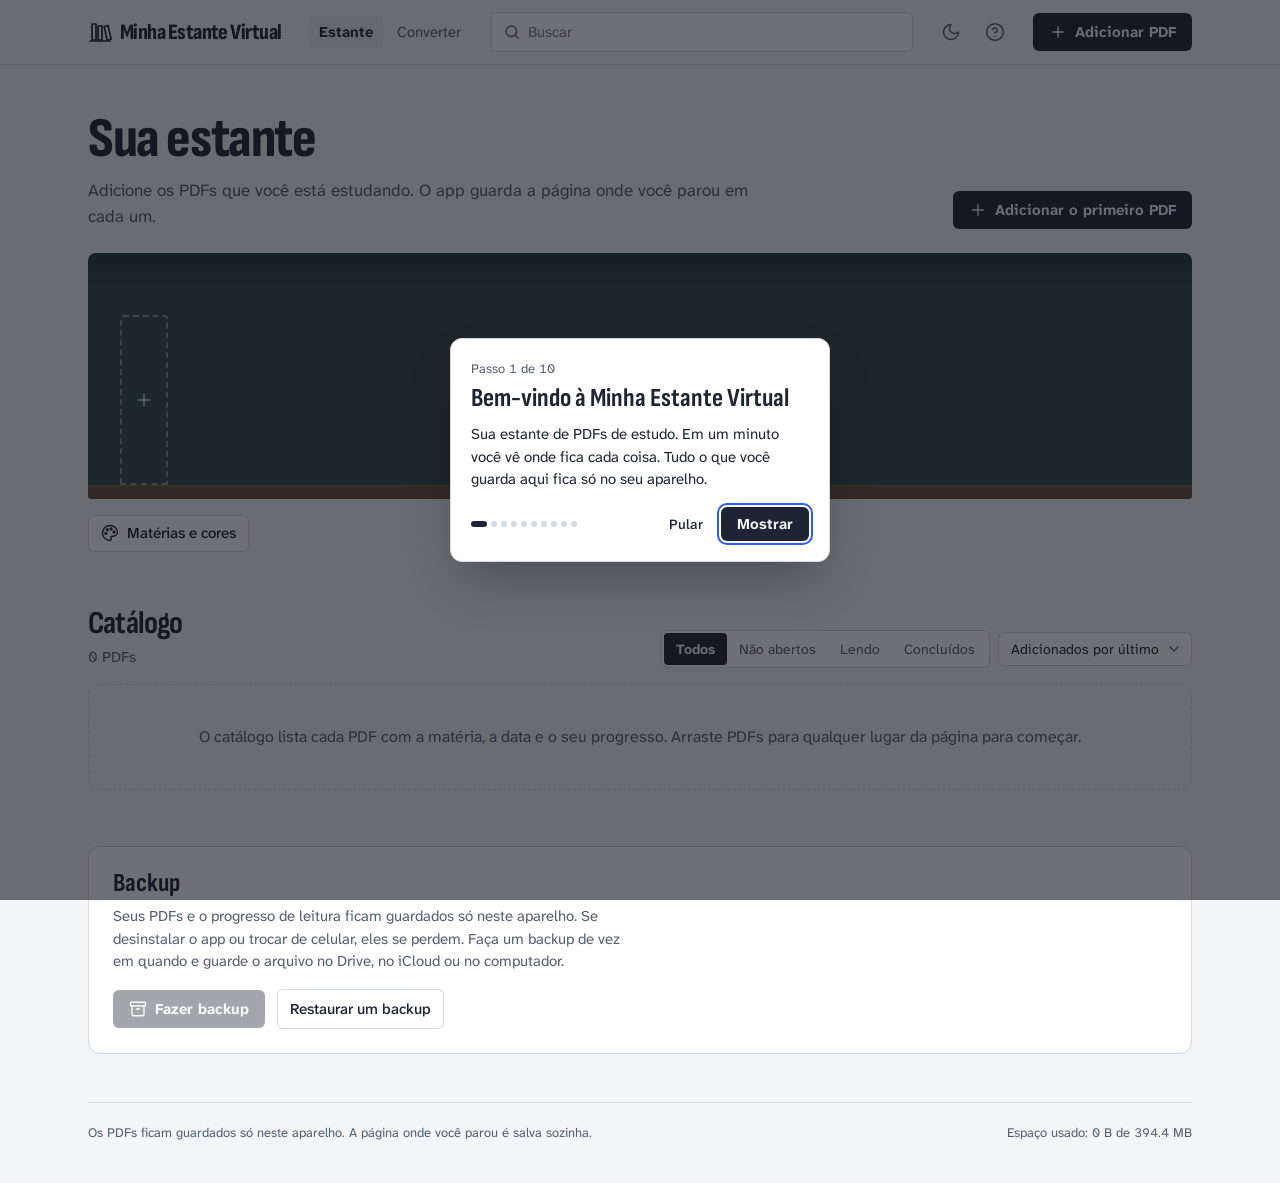
==== commit be900136: "1.2.3: proteção ao abrir PDFs, seletor de arquivos no Android, mammoth atualizado" ====
--- a/index.html
+++ b/index.html
@@ -26,9 +26,9 @@
   <meta name="apple-mobile-web-app-status-bar-style" content="default" />
   <meta name="apple-mobile-web-app-title" content="Minha Estante" />
 
-  <link rel="stylesheet" href="./app-7KA34Y4D.css" />
+  <link rel="stylesheet" href="./app-36KWJ6EQ.css" />
   <script src="./vendor/pdf.min.js" integrity="sha384-/1qUCSGwTur9vjf/z9lmu/eCUYbpOTgSjmpbMQZ1/CtX2v/WcAIKqRv+U1DUCG6e"></script>
-  <script defer src="./app-T3IUHYE5.js" integrity="sha384-w8T8F0b7e7MkQP/LJZQE0ZNNzYMhfMXYERhHnQRRuvIIem4hry/t1SKlq5ZWSZz+"></script>
+  <script defer src="./app-CLQP3YPC.js" integrity="sha384-YQGuZQXNqBM2GdSTkMNypOedyVwoaxlxzSXINybG2W/jDm7nB1d/MDNXwhYNwcJz"></script>
 </head>
 <body class="bg-paper text-ink font-sans">
   <div id="root">
--- a/app-36KWJ6EQ.css
+++ b/app-36KWJ6EQ.css
@@ -0,0 +1,2 @@
+@font-face{font-family:Sofia Sans Condensed;font-style:normal;font-display:swap;font-weight:500;src:url("./fonts/sofia-sans-condensed-latin-500-normal-YVFYUEAA.woff2") format("woff2"),url("./fonts/sofia-sans-condensed-latin-500-normal-WGXWJX6C.woff") format("woff")}@font-face{font-family:Sofia Sans Condensed;font-style:normal;font-display:swap;font-weight:600;src:url("./fonts/sofia-sans-condensed-latin-600-normal-QVVHUKLV.woff2") format("woff2"),url("./fonts/sofia-sans-condensed-latin-600-normal-MYMBD54Z.woff") format("woff")}@font-face{font-family:Sofia Sans Condensed;font-style:normal;font-display:swap;font-weight:700;src:url("./fonts/sofia-sans-condensed-latin-700-normal-CB3JV3RO.woff2") format("woff2"),url("./fonts/sofia-sans-condensed-latin-700-normal-WTJ4OAGL.woff") format("woff")}@font-face{font-family:Sofia Sans Condensed;font-style:normal;font-display:swap;font-weight:800;src:url("./fonts/sofia-sans-condensed-latin-800-normal-X5XIRJOZ.woff2") format("woff2"),url("./fonts/sofia-sans-condensed-latin-800-normal-4KVBNP4C.woff") format("woff")}@font-face{font-family:Sofia Sans Condensed;font-style:normal;font-display:swap;font-weight:700;src:url("./fonts/sofia-sans-condensed-latin-ext-700-normal-7J2FKXD2.woff2") format("woff2"),url("./fonts/sofia-sans-condensed-latin-ext-700-normal-3FLWSO72.woff") format("woff")}@font-face{font-family:Atkinson Hyperlegible Next;font-style:normal;font-display:swap;font-weight:400;src:url("./fonts/atkinson-hyperlegible-next-latin-400-normal-XD2DM5SQ.woff2") format("woff2"),url("./fonts/atkinson-hyperlegible-next-latin-400-normal-T2TIKS3B.woff") format("woff")}@font-face{font-family:Atkinson Hyperlegible Next;font-style:normal;font-display:swap;font-weight:500;src:url("./fonts/atkinson-hyperlegible-next-latin-500-normal-HSKVGJQV.woff2") format("woff2"),url("./fonts/atkinson-hyperlegible-next-latin-500-normal-KMFNKJL7.woff") format("woff")}@font-face{font-family:Atkinson Hyperlegible Next;font-style:normal;font-display:swap;font-weight:700;src:url("./fonts/atkinson-hyperlegible-next-latin-700-normal-U2M2LX7A.woff2") format("woff2"),url("./fonts/atkinson-hyperlegible-next-latin-700-normal-XRIDMOST.woff") format("woff")}@font-face{font-family:Atkinson Hyperlegible Next;font-style:normal;font-display:swap;font-weight:400;src:url("./fonts/atkinson-hyperlegible-next-latin-ext-400-normal-RX4DU7WU.woff2") format("woff2"),url("./fonts/atkinson-hyperlegible-next-latin-ext-400-normal-6Z4N5DRF.woff") format("woff")}*,:after,:before{box-sizing:border-box;border:0 solid #e5e7eb}:after,:before{--tw-content:""}:host,html{line-height:1.5;-webkit-text-size-adjust:100%;-moz-tab-size:4;-o-tab-size:4;tab-size:4;font-family:Atkinson Hyperlegible Next,system-ui,sans-serif;font-feature-settings:normal;font-variation-settings:normal;-webkit-tap-highlight-color:transparent}body{margin:0;line-height:inherit}hr{height:0;color:inherit;border-top-width:1px}abbr:where([title]){-webkit-text-decoration:underline dotted;text-decoration:underline dotted}h1,h2,h3,h4,h5,h6{font-size:inherit;font-weight:inherit}a{color:inherit;text-decoration:inherit}b,strong{font-weight:bolder}code,kbd,pre,samp{font-family:ui-monospace,SFMono-Regular,Menlo,Monaco,Consolas,Liberation Mono,Courier New,monospace;font-feature-settings:normal;font-variation-settings:normal;font-size:1em}small{font-size:80%}sub,sup{font-size:75%;line-height:0;position:relative;vertical-align:initial}sub{bottom:-.25em}sup{top:-.5em}table{text-indent:0;border-color:inherit;border-collapse:collapse}button,input,optgroup,select,textarea{font-family:inherit;font-feature-settings:inherit;font-variation-settings:inherit;font-size:100%;font-weight:inherit;line-height:inherit;letter-spacing:inherit;color:inherit;margin:0;padding:0}button,select{text-transform:none}button,input:where([type=button]),input:where([type=reset]),input:where([type=submit]){-webkit-appearance:button;background-color:initial;background-image:none}:-moz-focusring{outline:auto}:-moz-ui-invalid{box-shadow:none}progress{vertical-align:initial}::-webkit-inner-spin-button,::-webkit-outer-spin-button{height:auto}[type=search]{-webkit-appearance:textfield;outline-offset:-2px}::-webkit-search-decoration{-webkit-appearance:none}::-webkit-file-upload-button{-webkit-appearance:button;font:inherit}summary{display:list-item}blockquote,dd,dl,figure,h1,h2,h3,h4,h5,h6,hr,p,pre{margin:0}fieldset{margin:0}fieldset,legend{padding:0}menu,ol,ul{list-style:none;margin:0;padding:0}dialog{padding:0}textarea{resize:vertical}input::-moz-placeholder,textarea::-moz-placeholder{opacity:1;color:#9ca3af}input::placeholder,textarea::placeholder{opacity:1;color:#9ca3af}[role=button],button{cursor:pointer}:disabled{cursor:default}audio,canvas,embed,iframe,img,object,svg,video{display:block;vertical-align:middle}img,video{max-width:100%;height:auto}[hidden]{display:none}*,::backdrop,:after,:before{--tw-border-spacing-x:0;--tw-border-spacing-y:0;--tw-translate-x:0;--tw-translate-y:0;--tw-rotate:0;--tw-skew-x:0;--tw-skew-y:0;--tw-scale-x:1;--tw-scale-y:1;--tw-pan-x: ;--tw-pan-y: ;--tw-pinch-zoom: ;--tw-scroll-snap-strictness:proximity;--tw-gradient-from-position: ;--tw-gradient-via-position: ;--tw-gradient-to-position: ;--tw-ordinal: ;--tw-slashed-zero: ;--tw-numeric-figure: ;--tw-numeric-spacing: ;--tw-numeric-fraction: ;--tw-ring-inset: ;--tw-ring-offset-width:0px;--tw-ring-offset-color:#fff;--tw-ring-color:#3b82f680;--tw-ring-offset-shadow:0 0 #0000;--tw-ring-shadow:0 0 #0000;--tw-shadow:0 0 #0000;--tw-shadow-colored:0 0 #0000;--tw-blur: ;--tw-brightness: ;--tw-contrast: ;--tw-grayscale: ;--tw-hue-rotate: ;--tw-invert: ;--tw-saturate: ;--tw-sepia: ;--tw-drop-shadow: ;--tw-backdrop-blur: ;--tw-backdrop-brightness: ;--tw-backdrop-contrast: ;--tw-backdrop-grayscale: ;--tw-backdrop-hue-rotate: ;--tw-backdrop-invert: ;--tw-backdrop-opacity: ;--tw-backdrop-saturate: ;--tw-backdrop-sepia: ;--tw-contain-size: ;--tw-contain-layout: ;--tw-contain-paint: ;--tw-contain-style: }.container{width:100%}@media (min-width:640px){.container{max-width:640px}}@media (min-width:768px){.container{max-width:768px}}@media (min-width:1024px){.container{max-width:1024px}}@media (min-width:1280px){.container{max-width:1280px}}@media (min-width:1536px){.container{max-width:1536px}}.sr-only{position:absolute;width:1px;height:1px;padding:0;margin:-1px;overflow:hidden;clip:rect(0,0,0,0);white-space:nowrap;border-width:0}.pointer-events-none{pointer-events:none}.pointer-events-auto{pointer-events:auto}.visible{visibility:visible}.invisible{visibility:hidden}.fixed{position:fixed}.absolute{position:absolute}.relative{position:relative}.sticky{position:sticky}.inset-0{inset:0}.inset-auto{inset:auto}.inset-x-0{left:0;right:0}.-right-0\.5{right:-.125rem}.-top-0\.5{top:-.125rem}.-top-4{top:-1rem}.bottom-0{bottom:0}.bottom-2{bottom:.5rem}.bottom-8{bottom:2rem}.bottom-\[calc\(1rem\+env\(safe-area-inset-bottom\)\)\]{bottom:calc(1rem + env(safe-area-inset-bottom))}.left-0{left:0}.left-3{left:.75rem}.left-4{left:1rem}.right-2\.5{right:.625rem}.right-4{right:1rem}.right-\[22\%\]{right:22%}.top-0{top:0}.top-1\/2{top:50%}.top-3{top:.75rem}.top-7{top:1.75rem}.top-\[17px\]{top:17px}.z-20{z-index:20}.z-30{z-index:30}.z-\[1\]{z-index:1}.z-\[3\]{z-index:3}.z-\[60\]{z-index:60}.z-\[65\]{z-index:65}.col-span-2{grid-column:span 2/span 2}.col-start-2{grid-column-start:2}.col-start-3{grid-column-start:3}.row-span-2{grid-row:span 2/span 2}.m-0{margin:0}.m-auto{margin:auto}.-mx-1\.5{margin-left:-.375rem;margin-right:-.375rem}.-my-1{margin-top:-.25rem;margin-bottom:-.25rem}.mx-1{margin-left:.25rem;margin-right:.25rem}.mx-auto{margin-left:auto;margin-right:auto}.my-3{margin-top:.75rem;margin-bottom:.75rem}.mb-0{margin-bottom:0}.mb-1{margin-bottom:.25rem}.mb-1\.5{margin-bottom:.375rem}.mb-2{margin-bottom:.5rem}.mb-3{margin-bottom:.75rem}.mb-4{margin-bottom:1rem}.mb-6{margin-bottom:1.5rem}.mb-8{margin-bottom:2rem}.ml-12{margin-left:3rem}.ml-3{margin-left:.75rem}.ml-4{margin-left:1rem}.ml-auto{margin-left:auto}.mr-auto{margin-right:auto}.mt-0\.5{margin-top:.125rem}.mt-1{margin-top:.25rem}.mt-1\.5{margin-top:.375rem}.mt-10{margin-top:2.5rem}.mt-12{margin-top:3rem}.mt-14{margin-top:3.5rem}.mt-2{margin-top:.5rem}.mt-3{margin-top:.75rem}.mt-4{margin-top:1rem}.mt-5{margin-top:1.25rem}.mt-6{margin-top:1.5rem}.mt-7{margin-top:1.75rem}.mt-auto{margin-top:auto}.box-content{box-sizing:initial}.line-clamp-4{overflow:hidden;display:-webkit-box;-webkit-box-orient:vertical;-webkit-line-clamp:4}.block{display:block}.inline{display:inline}.flex{display:flex}.inline-flex{display:inline-flex}.table{display:table}.grid{display:grid}.hidden{display:none}.h-1{height:.25rem}.h-1\.5{height:.375rem}.h-11{height:2.75rem}.h-14{height:3.5rem}.h-16{height:4rem}.h-3{height:.75rem}.h-3\.5{height:.875rem}.h-4{height:1rem}.h-5{height:1.25rem}.h-6{height:1.5rem}.h-7{height:1.75rem}.h-8{height:2rem}.h-9{height:2.25rem}.h-\[170px\]{height:170px}.h-\[18px\]{height:18px}.h-\[232px\]{height:232px}.h-\[52px\]{height:52px}.h-full{height:100%}.h-px{height:1px}.max-h-\[72\%\]{max-height:72%}.max-h-\[92vh\]{max-height:92vh}.max-h-none{max-height:none}.min-h-0{min-height:0}.min-h-screen{min-height:100vh}.w-1\.5{width:.375rem}.w-10{width:2.5rem}.w-12{width:3rem}.w-14{width:3.5rem}.w-2{width:.5rem}.w-2\.5{width:.625rem}.w-3\.5{width:.875rem}.w-4{width:1rem}.w-40{width:10rem}.w-5{width:1.25rem}.w-6{width:1.5rem}.w-7{width:1.75rem}.w-8{width:2rem}.w-9{width:2.25rem}.w-\[100px\]{width:100px}.w-\[18px\]{width:18px}.w-\[5px\]{width:5px}.w-auto{width:auto}.w-full{width:100%}.w-max{width:-moz-max-content;width:max-content}.min-w-0{min-width:0}.min-w-\[16px\]{min-width:16px}.min-w-\[180px\]{min-width:180px}.min-w-full{min-width:100%}.max-w-2xl{max-width:42rem}.max-w-3xl{max-width:48rem}.max-w-6xl{max-width:72rem}.max-w-full{max-width:100%}.max-w-md{max-width:28rem}.max-w-none{max-width:none}.max-w-prose{max-width:65ch}.max-w-sm{max-width:24rem}.max-w-xl{max-width:36rem}.flex-1{flex:1 1 0%}.shrink-0{flex-shrink:0}.-translate-y-1\/2{--tw-translate-y:-50%}.-translate-y-1\/2,.transform{transform:translate(var(--tw-translate-x),var(--tw-translate-y)) rotate(var(--tw-rotate)) skew(var(--tw-skew-x)) skewY(var(--tw-skew-y)) scaleX(var(--tw-scale-x)) scaleY(var(--tw-scale-y))}@keyframes pop{0%{opacity:0;transform:translateY(10px)}to{opacity:1;transform:none}}.animate-pop{animation:pop .2s cubic-bezier(.2,.8,.2,1)}@keyframes rise{0%{opacity:0;transform:translateY(8px)}to{opacity:1;transform:none}}.animate-rise{animation:rise .2s ease-out}.cursor-pointer{cursor:pointer}.resize{resize:both}.scroll-mt-20{scroll-margin-top:5rem}.appearance-none{-webkit-appearance:none;-moz-appearance:none;appearance:none}.grid-cols-1{grid-template-columns:repeat(1,minmax(0,1fr))}.grid-cols-2{grid-template-columns:repeat(2,minmax(0,1fr))}.grid-cols-\[40px_minmax\(0\,1fr\)_116px_56px_210px_176px\]{grid-template-columns:40px minmax(0,1fr) 116px 56px 210px 176px}.grid-cols-\[40px_minmax\(0\,1fr\)_auto\]{grid-template-columns:40px minmax(0,1fr) auto}.flex-col{flex-direction:column}.flex-wrap{flex-wrap:wrap}.items-start{align-items:flex-start}.items-end{align-items:flex-end}.items-center{align-items:center}.justify-end{justify-content:flex-end}.justify-center{justify-content:center}.justify-between{justify-content:space-between}.gap-0\.5{gap:.125rem}.gap-1{gap:.25rem}.gap-1\.5{gap:.375rem}.gap-2{gap:.5rem}.gap-2\.5{gap:.625rem}.gap-3{gap:.75rem}.gap-4{gap:1rem}.gap-5{gap:1.25rem}.gap-\[3px\]{gap:3px}.gap-x-10{-moz-column-gap:2.5rem;column-gap:2.5rem}.gap-x-4{-moz-column-gap:1rem;column-gap:1rem}.gap-x-5{-moz-column-gap:1.25rem;column-gap:1.25rem}.gap-x-6{-moz-column-gap:1.5rem;column-gap:1.5rem}.gap-x-8{-moz-column-gap:2rem;column-gap:2rem}.gap-y-2{row-gap:.5rem}.gap-y-3{row-gap:.75rem}.gap-y-4{row-gap:1rem}.space-y-1\.5>:not([hidden])~:not([hidden]){--tw-space-y-reverse:0;margin-top:calc(.375rem*(1 - var(--tw-space-y-reverse)));margin-bottom:calc(.375rem*var(--tw-space-y-reverse))}.space-y-3>:not([hidden])~:not([hidden]){--tw-space-y-reverse:0;margin-top:calc(.75rem*(1 - var(--tw-space-y-reverse)));margin-bottom:calc(.75rem*var(--tw-space-y-reverse))}.space-y-4>:not([hidden])~:not([hidden]){--tw-space-y-reverse:0;margin-top:calc(1rem*(1 - var(--tw-space-y-reverse)));margin-bottom:calc(1rem*var(--tw-space-y-reverse))}.space-y-5>:not([hidden])~:not([hidden]){--tw-space-y-reverse:0;margin-top:calc(1.25rem*(1 - var(--tw-space-y-reverse)));margin-bottom:calc(1.25rem*var(--tw-space-y-reverse))}.divide-y>:not([hidden])~:not([hidden]){--tw-divide-y-reverse:0;border-top-width:calc(1px*(1 - var(--tw-divide-y-reverse)));border-bottom-width:calc(1px*var(--tw-divide-y-reverse))}.divide-line>:not([hidden])~:not([hidden]){--tw-divide-opacity:1;border-color:rgb(var(--line)/var(--tw-divide-opacity))}.self-center{align-self:center}.self-stretch{align-self:stretch}.overflow-auto{overflow:auto}.overflow-hidden{overflow:hidden}.overflow-visible{overflow:visible}.overflow-x-auto{overflow-x:auto}.overflow-y-auto{overflow-y:auto}.overscroll-contain{overscroll-behavior:contain}.truncate{overflow:hidden;text-overflow:ellipsis}.truncate,.whitespace-nowrap{white-space:nowrap}.rounded{border-radius:.25rem}.rounded-\[1px\]{border-radius:1px}.rounded-\[2px\]{border-radius:2px}.rounded-\[3px\]{border-radius:3px}.rounded-\[4px\]{border-radius:4px}.rounded-full{border-radius:9999px}.rounded-lg{border-radius:.5rem}.rounded-md{border-radius:.375rem}.rounded-xl{border-radius:.75rem}.rounded-b-\[1px\]{border-bottom-right-radius:1px;border-bottom-left-radius:1px}.rounded-b-\[3px\]{border-bottom-right-radius:3px;border-bottom-left-radius:3px}.rounded-t-\[3px\]{border-top-left-radius:3px;border-top-right-radius:3px}.rounded-t-lg{border-top-left-radius:.5rem;border-top-right-radius:.5rem}.rounded-t-xl{border-top-left-radius:.75rem;border-top-right-radius:.75rem}.border{border-width:1px}.border-0{border-width:0}.border-2{border-width:2px}.border-y{border-top-width:1px}.border-b,.border-y{border-bottom-width:1px}.border-l-4{border-left-width:4px}.border-t{border-top-width:1px}.border-dashed{border-style:dashed}.border-black\/10{border-color:#0000001a}.border-danger{--tw-border-opacity:1;border-color:rgb(var(--danger)/var(--tw-border-opacity))}.border-hl{--tw-border-opacity:1;border-color:rgb(var(--hl)/var(--tw-border-opacity))}.border-ink{--tw-border-opacity:1;border-color:rgb(var(--ink)/var(--tw-border-opacity))}.border-line{--tw-border-opacity:1;border-color:rgb(var(--line)/var(--tw-border-opacity))}.border-muted\/60{border-color:rgb(var(--muted)/.6)}.border-white\/40{border-color:#fff6}.bg-\[rgb\(14_18_25\/\.6\)\]{background-color:#0e121999}.bg-danger{--tw-bg-opacity:1;background-color:rgb(var(--danger)/var(--tw-bg-opacity))}.bg-danger\/10{background-color:rgb(var(--danger)/.1)}.bg-danger\/15{background-color:rgb(var(--danger)/.15)}.bg-hl{--tw-bg-opacity:1;background-color:rgb(var(--hl)/var(--tw-bg-opacity))}.bg-hl\/15{background-color:rgb(var(--hl)/.15)}.bg-hl\/25{background-color:rgb(var(--hl)/.25)}.bg-hl\/30{background-color:rgb(var(--hl)/.3)}.bg-ink{--tw-bg-opacity:1;background-color:rgb(var(--ink)/var(--tw-bg-opacity))}.bg-ledge{--tw-bg-opacity:1;background-color:rgb(var(--ledge)/var(--tw-bg-opacity))}.bg-line{--tw-bg-opacity:1;background-color:rgb(var(--line)/var(--tw-bg-opacity))}.bg-paper{--tw-bg-opacity:1;background-color:rgb(var(--paper)/var(--tw-bg-opacity))}.bg-paper\/85{background-color:rgb(var(--paper)/.85)}.bg-paper\/90{background-color:rgb(var(--paper)/.9)}.bg-sunk{--tw-bg-opacity:1;background-color:rgb(var(--sunk)/var(--tw-bg-opacity))}.bg-sunk\/60{background-color:rgb(var(--sunk)/.6)}.bg-surface{--tw-bg-opacity:1;background-color:rgb(var(--surface)/var(--tw-bg-opacity))}.bg-surface\/90{background-color:rgb(var(--surface)/.9)}.bg-transparent{background-color:initial}.bg-white{--tw-bg-opacity:1;background-color:rgb(255 255 255/var(--tw-bg-opacity))}.bg-white\/60{background-color:#fff9}.object-cover{-o-object-fit:cover;object-fit:cover}.object-top{-o-object-position:top;object-position:top}.p-0{padding:0}.p-0\.5{padding:.125rem}.p-5{padding:1.25rem}.p-6{padding:1.5rem}.\!px-2{padding-left:.5rem!important;padding-right:.5rem!important}.\!px-2\.5{padding-left:.625rem!important;padding-right:.625rem!important}.\!px-3{padding-left:.75rem!important;padding-right:.75rem!important}.\!px-8{padding-left:2rem!important;padding-right:2rem!important}.\!py-1{padding-top:.25rem!important;padding-bottom:.25rem!important}.\!py-1\.5{padding-top:.375rem!important;padding-bottom:.375rem!important}.\!py-3{padding-top:.75rem!important;padding-bottom:.75rem!important}.px-1{padding-left:.25rem;padding-right:.25rem}.px-1\.5{padding-left:.375rem;padding-right:.375rem}.px-10{padding-left:2.5rem;padding-right:2.5rem}.px-2{padding-left:.5rem;padding-right:.5rem}.px-3{padding-left:.75rem;padding-right:.75rem}.px-4{padding-left:1rem;padding-right:1rem}.px-5{padding-left:1.25rem;padding-right:1.25rem}.px-6{padding-left:1.5rem;padding-right:1.5rem}.py-0\.5{padding-top:.125rem;padding-bottom:.125rem}.py-1{padding-top:.25rem;padding-bottom:.25rem}.py-1\.5{padding-top:.375rem;padding-bottom:.375rem}.py-10{padding-top:2.5rem;padding-bottom:2.5rem}.py-14{padding-top:3.5rem;padding-bottom:3.5rem}.py-16{padding-top:4rem;padding-bottom:4rem}.py-2{padding-top:.5rem;padding-bottom:.5rem}.py-2\.5{padding-top:.625rem;padding-bottom:.625rem}.py-3{padding-top:.75rem;padding-bottom:.75rem}.py-4{padding-top:1rem;padding-bottom:1rem}.py-5{padding-top:1.25rem;padding-bottom:1.25rem}.py-8{padding-top:2rem;padding-bottom:2rem}.py-\[6px\]{padding-top:6px;padding-bottom:6px}.pb-10{padding-bottom:2.5rem}.pb-2{padding-bottom:.5rem}.pb-3{padding-bottom:.75rem}.pb-36{padding-bottom:9rem}.pb-5{padding-bottom:1.25rem}.pb-\[env\(safe-area-inset-bottom\)\]{padding-bottom:env(safe-area-inset-bottom)}.pl-12{padding-left:3rem}.pl-3{padding-left:.75rem}.pl-4{padding-left:1rem}.pl-9{padding-left:2.25rem}.pr-1{padding-right:.25rem}.pr-3{padding-right:.75rem}.pr-8{padding-right:2rem}.pt-3{padding-top:.75rem}.pt-4{padding-top:1rem}.pt-5{padding-top:1.25rem}.pt-8{padding-top:2rem}.pt-9{padding-top:2.25rem}.pt-\[env\(safe-area-inset-top\)\]{padding-top:env(safe-area-inset-top)}.text-left{text-align:left}.text-center{text-align:center}.font-display{font-family:Sofia Sans Condensed,Arial Narrow,sans-serif}.\!text-\[17px\]{font-size:17px!important}.text-2xl{font-size:1.5rem;line-height:2rem}.text-\[10px\]{font-size:10px}.text-\[12px\]{font-size:12px}.text-\[13px\]{font-size:13px}.text-\[15px\]{font-size:15px}.text-\[17px\]{font-size:17px}.text-\[22px\]{font-size:22px}.text-\[26px\]{font-size:26px}.text-\[30px\]{font-size:30px}.text-\[32px\]{font-size:32px}.text-\[44px\]{font-size:44px}.text-base{font-size:1rem;line-height:1.5rem}.text-lg{font-size:1.125rem;line-height:1.75rem}.text-sm{font-size:.875rem;line-height:1.25rem}.text-xl{font-size:1.25rem;line-height:1.75rem}.font-bold{font-weight:700}.font-extrabold{font-weight:800}.font-medium{font-weight:500}.font-normal{font-weight:400}.font-semibold{font-weight:600}.tabular-nums{--tw-numeric-spacing:tabular-nums;font-variant-numeric:var(--tw-ordinal) var(--tw-slashed-zero) var(--tw-numeric-figure) var(--tw-numeric-spacing) var(--tw-numeric-fraction)}.leading-4{line-height:1rem}.leading-\[0\.95\]{line-height:.95}.leading-none{line-height:1}.leading-snug{line-height:1.375}.leading-tight{line-height:1.25}.tracking-tight{letter-spacing:-.025em}.tracking-wide{letter-spacing:.025em}.\!text-ink{--tw-text-opacity:1!important;color:rgb(var(--ink)/var(--tw-text-opacity))!important}.text-\[\#1d2433\]{--tw-text-opacity:1;color:rgb(29 36 51/var(--tw-text-opacity))}.text-\[\#586275\]{--tw-text-opacity:1;color:rgb(88 98 117/var(--tw-text-opacity))}.text-danger{--tw-text-opacity:1;color:rgb(var(--danger)/var(--tw-text-opacity))}.text-ink{--tw-text-opacity:1;color:rgb(var(--ink)/var(--tw-text-opacity))}.text-muted{--tw-text-opacity:1;color:rgb(var(--muted)/var(--tw-text-opacity))}.text-paper{--tw-text-opacity:1;color:rgb(var(--paper)/var(--tw-text-opacity))}.text-white{--tw-text-opacity:1;color:rgb(255 255 255/var(--tw-text-opacity))}.text-white\/80{color:#fffc}.underline{text-decoration-line:underline}.underline-offset-2{text-underline-offset:2px}.opacity-55{opacity:.55}.opacity-70{opacity:.7}.opacity-80{opacity:.8}.mix-blend-multiply{mix-blend-mode:multiply}.shadow-2xl{--tw-shadow:0 25px 50px -12px #00000040;--tw-shadow-colored:0 25px 50px -12px var(--tw-shadow-color)}.shadow-2xl,.shadow-lg{box-shadow:var(--tw-ring-offset-shadow,0 0 #0000),var(--tw-ring-shadow,0 0 #0000),var(--tw-shadow)}.shadow-lg{--tw-shadow:0 10px 15px -3px #0000001a,0 4px 6px -4px #0000001a;--tw-shadow-colored:0 10px 15px -3px var(--tw-shadow-color),0 4px 6px -4px var(--tw-shadow-color)}.shadow-black\/15{--tw-shadow-color:#00000026;--tw-shadow:var(--tw-shadow-colored)}.shadow-black\/20{--tw-shadow-color:#0003;--tw-shadow:var(--tw-shadow-colored)}.shadow-black\/25{--tw-shadow-color:#00000040;--tw-shadow:var(--tw-shadow-colored)}.shadow-black\/30{--tw-shadow-color:#0000004d;--tw-shadow:var(--tw-shadow-colored)}.outline{outline-style:solid}.blur{--tw-blur:blur(8px)}.blur,.filter{filter:var(--tw-blur) var(--tw-brightness) var(--tw-contrast) var(--tw-grayscale) var(--tw-hue-rotate) var(--tw-invert) var(--tw-saturate) var(--tw-sepia) var(--tw-drop-shadow)}.backdrop-blur{--tw-backdrop-blur:blur(8px);-webkit-backdrop-filter:var(--tw-backdrop-blur) var(--tw-backdrop-brightness) var(--tw-backdrop-contrast) var(--tw-backdrop-grayscale) var(--tw-backdrop-hue-rotate) var(--tw-backdrop-invert) var(--tw-backdrop-opacity) var(--tw-backdrop-saturate) var(--tw-backdrop-sepia);backdrop-filter:var(--tw-backdrop-blur) var(--tw-backdrop-brightness) var(--tw-backdrop-contrast) var(--tw-backdrop-grayscale) var(--tw-backdrop-hue-rotate) var(--tw-backdrop-invert) var(--tw-backdrop-opacity) var(--tw-backdrop-saturate) var(--tw-backdrop-sepia)}.transition-\[height\]{transition-property:height;transition-timing-function:cubic-bezier(.4,0,.2,1);transition-duration:.15s}.transition-all{transition-property:all;transition-timing-function:cubic-bezier(.4,0,.2,1);transition-duration:.15s}.transition-colors{transition-property:color,background-color,border-color,text-decoration-color,fill,stroke;transition-timing-function:cubic-bezier(.4,0,.2,1);transition-duration:.15s}.duration-500{transition-duration:.5s}.\[scrollbar-width\:none\]{scrollbar-width:none}:root{color-scheme:light dark;--paper:243 245 248;--surface:255 255 255;--sunk:232 236 241;--ink:29 36 51;--muted:84 95 115;--line:212 218 227;--shelf:47 74 67;--ledge:107 79 53;--hl:242 213 60;--danger:176 50 44;--focus:#2d5bff}@media (prefers-color-scheme:dark){:root:not(:has(>head>meta[name=color-scheme][content=light])){--paper:19 24 33;--surface:27 33 44;--sunk:14 18 25;--ink:231 234 240;--muted:158 167 184;--line:50 59 75;--shelf:31 52 46;--ledge:78 58 40;--hl:234 204 62;--danger:236 110 102;--focus:#93abff}}:root:has(>head>meta[name=color-scheme][content=dark]){color-scheme:dark;--paper:19 24 33;--surface:27 33 44;--sunk:14 18 25;--ink:231 234 240;--muted:158 167 184;--line:50 59 75;--shelf:31 52 46;--ledge:78 58 40;--hl:234 204 62;--danger:236 110 102;--focus:#93abff}:root:has(>head>meta[name=color-scheme][content=light]){color-scheme:light}body{-webkit-font-smoothing:antialiased;font-size:16px;line-height:1.5}:focus-visible{outline:2px solid var(--focus);outline-offset:2px}::-moz-selection{background:rgb(var(--hl)/.55);color:#1d2433}::selection{background:rgb(var(--hl)/.55);color:#1d2433}dialog:modal{overscroll-behavior:contain}dialog::backdrop{overflow:hidden;overscroll-behavior:contain;background:#0e12198c}.shelf-back{background:linear-gradient(180deg,#00000047,#0000 38px),rgb(var(--shelf))}.ledge{box-shadow:inset 0 1px #ffffff1f,0 8px 12px -8px #0000008c}.spine{box-shadow:inset -3px 0 #00000024,inset 2px 0 #ffffff1a;transition:translate .18s ease-out}.spine:focus-visible,.spine:hover{translate:0 -8px}.spine{background:var(--spine);color:var(--spine-ink)}@supports (color:contrast-color(red)){.spine{color:contrast-color(var(--spine))}}.spine-line{background:currentColor;opacity:.35}.spine:focus-visible{outline-color:rgb(var(--hl));outline-offset:3px}.spine-title{writing-mode:vertical-rl;white-space:nowrap;overflow:hidden;text-overflow:ellipsis;max-height:100%}.spine-title.wrap{white-space:normal;text-overflow:clip;line-height:1.05}.bookmark{clip-path:polygon(0 0,50% 22%,100% 0,100% 100%,0 100%)}.shelf-scroll{scrollbar-width:thin;scrollbar-color:#ffffff4d #0000}.filename{display:flex;white-space:nowrap;min-width:0}.filename>span{overflow:hidden;text-overflow:ellipsis}input[type=checkbox],input[type=radio]{accent-color:rgb(var(--ink))}@supports not selector(:popover-open){.toast-region{position:fixed;display:flex;z-index:70}}.tour-spot{box-shadow:0 0 0 9999px #0e12199e;outline:3px solid rgb(var(--hl));outline-offset:0;transition:top .3s ease,left .3s ease,width .3s ease,height .3s ease}dialog.tour{overscroll-behavior:contain}.reader-scroll{touch-action:pan-x pan-y}.textLayer{inset:0;z-index:2;overflow:hidden;line-height:1;text-align:initial;-webkit-text-size-adjust:none;-moz-text-size-adjust:none;text-size-adjust:none;forced-color-adjust:none}.textLayer,.textLayer :is(span,br){position:absolute;transform-origin:0 0}.textLayer :is(span,br){color:#0000;white-space:pre;cursor:text}.textLayer span.markedContent{top:0;height:0}.textLayer ::-moz-selection{background:#2d5bff47;color:#0000}.textLayer ::selection{background:#2d5bff47;color:#0000}.textLayer br::-moz-selection{background:#0000}.textLayer br::selection{background:#0000}.textLayer .endOfContent{display:block;position:absolute;inset:100% 0 0;z-index:-1;cursor:default;-webkit-user-select:none;-moz-user-select:none;user-select:none}a,button,label,summary{-webkit-tap-highlight-color:transparent;touch-action:manipulation}progress.bar{-webkit-appearance:none;-moz-appearance:none;appearance:none;border:0 solid;overflow:clip;display:block;width:100%;--progress-bar-radius:1e5px;border-radius:var(--progress-bar-radius);background:rgb(var(--line))}progress.bar::-webkit-progress-bar{background:#0000}progress.bar::-webkit-progress-value{background:var(--progress-bar-fill,rgb(var(--ink)));border-radius:var(--progress-bar-radius);-webkit-transition:inline-size .3s;transition:inline-size .3s}progress.bar::-moz-progress-bar{background:var(--progress-bar-fill,rgb(var(--ink)));border-radius:var(--progress-bar-radius)}progress.bar.square{--progress-bar-radius:0}@property --arc-start{syntax:"<angle>";inherits:false;initial-value:0deg}@property --arc-end{syntax:"<angle>";inherits:false;initial-value:0deg}@property --progress-dash-animation{syntax:"*";inherits:false;initial-value:,progress-dash 3s ease-in-out infinite}progress.loading-spinner:indeterminate::-webkit-progress-bar,progress.loading-spinner:indeterminate::-webkit-progress-value{display:none;background:none}progress.loading-spinner:indeterminate::-moz-progress-bar{display:none;background:none}progress.loading-spinner:indeterminate{--_from:calc(90deg + var(--arc-start, 0deg));--_to:calc(90deg + var(--arc-end, 158deg));--size:20px;--thickness:2.5px;--spinner-color:currentColor;--track-color:color-mix(in srgb,currentColor 18%,#0000);--_used-spinner-duration:1.5s;position:relative;flex:none;width:var(--size);height:var(--size);border-radius:50%;-webkit-appearance:none;-moz-appearance:none;appearance:none;border:0;background:conic-gradient(from var(--_from),var(--spinner-color) calc(var(--_to) - var(--_from)),#0000 0) var(--track-color);animation:progress-spin var(--_used-spinner-duration) linear infinite var(--progress-dash-animation, )}@supports (background-clip:border-area){progress.loading-spinner:indeterminate{background-clip:border-area;border:var(--thickness) solid #0000;background-origin:border-box}}@supports not (background-clip:border-area){progress.loading-spinner:indeterminate{--clip-boundary:calc(100% - var(--thickness));-webkit-mask-image:radial-gradient(farthest-side,#0000 var(--clip-boundary),#000 var(--clip-boundary));mask-image:radial-gradient(farthest-side,#0000 var(--clip-boundary),#000 var(--clip-boundary))}}@media (forced-colors:active){progress.loading-spinner:indeterminate{forced-color-adjust:none;--spinner-color:CanvasText;--track-color:Canvas}}@keyframes progress-spin{to{rotate:1turn}}@keyframes progress-dash{0%{--arc-start:0deg;--arc-end:3deg}50%{--arc-start:100deg;--arc-end:358deg}to{--arc-start:360deg;--arc-end:363deg}}@media (prefers-reduced-motion:reduce){:after,:before,:not(progress){animation-duration:.01ms!important;animation-iteration-count:1!important;transition-duration:.01ms!important;scroll-behavior:auto!important}.spine:focus-visible,.spine:hover{translate:none}progress.loading-spinner:indeterminate{--_used-spinner-duration:6s;--progress-dash-animation: ;--arc-end:158deg}}.placeholder\:text-muted\/80::-moz-placeholder{color:rgb(var(--muted)/.8)}.placeholder\:text-muted\/80::placeholder{color:rgb(var(--muted)/.8)}.backdrop\:bg-transparent::backdrop{background-color:initial}.open\:block[open]{display:block}.open\:flex[open]{display:flex}.hover\:border-ink\/40:hover{border-color:rgb(var(--ink)/.4)}.hover\:border-white:hover{--tw-border-opacity:1;border-color:rgb(255 255 255/var(--tw-border-opacity))}.hover\:bg-danger\/85:hover{background-color:rgb(var(--danger)/.85)}.hover\:bg-ink\/85:hover{background-color:rgb(var(--ink)/.85)}.hover\:bg-sunk:hover{--tw-bg-opacity:1;background-color:rgb(var(--sunk)/var(--tw-bg-opacity))}.hover\:bg-sunk\/50:hover{background-color:rgb(var(--sunk)/.5)}.hover\:bg-sunk\/60:hover{background-color:rgb(var(--sunk)/.6)}.hover\:\!text-danger:hover{--tw-text-opacity:1!important;color:rgb(var(--danger)/var(--tw-text-opacity))!important}.hover\:text-ink:hover{--tw-text-opacity:1;color:rgb(var(--ink)/var(--tw-text-opacity))}.hover\:text-white:hover{--tw-text-opacity:1;color:rgb(255 255 255/var(--tw-text-opacity))}.hover\:underline:hover{text-decoration-line:underline}.hover\:opacity-100:hover{opacity:1}.focus\:border-ink:focus{--tw-border-opacity:1;border-color:rgb(var(--ink)/var(--tw-border-opacity))}.active\:bg-ink:active{--tw-bg-opacity:1;background-color:rgb(var(--ink)/var(--tw-bg-opacity))}.disabled\:pointer-events-none:disabled{pointer-events:none}.disabled\:opacity-30:disabled{opacity:.3}.disabled\:opacity-40:disabled{opacity:.4}.disabled\:opacity-50:disabled{opacity:.5}.peer:checked~.peer-checked\:ring-2{--tw-ring-offset-shadow:var(--tw-ring-inset) 0 0 0 var(--tw-ring-offset-width) var(--tw-ring-offset-color);--tw-ring-shadow:var(--tw-ring-inset) 0 0 0 calc(2px + var(--tw-ring-offset-width)) var(--tw-ring-color);box-shadow:var(--tw-ring-offset-shadow),var(--tw-ring-shadow),var(--tw-shadow,0 0 #0000)}.peer:checked~.peer-checked\:ring-ink{--tw-ring-opacity:1;--tw-ring-color:rgb(var(--ink)/var(--tw-ring-opacity))}.peer:checked~.peer-checked\:ring-offset-2{--tw-ring-offset-width:2px}.peer:checked~.peer-checked\:ring-offset-surface{--tw-ring-offset-color:rgb(var(--surface)/1)}.peer:focus-visible~.peer-focus-visible\:outline{outline-style:solid}.peer:focus-visible~.peer-focus-visible\:outline-2{outline-width:2px}.peer:focus-visible~.peer-focus-visible\:outline-offset-2{outline-offset:2px}.has-\[\:checked\]\:border-ink:has(:checked){--tw-border-opacity:1;border-color:rgb(var(--ink)/var(--tw-border-opacity))}.has-\[\:checked\]\:shadow-\[inset_0_-4px_0_rgb\(var\(--hl\)\)\]:has(:checked){--tw-shadow:inset 0 -4px 0 rgb(var(--hl));--tw-shadow-colored:inset 0 -4px 0 var(--tw-shadow-color);box-shadow:var(--tw-ring-offset-shadow,0 0 #0000),var(--tw-ring-shadow,0 0 #0000),var(--tw-shadow)}@media (min-width:640px){.sm\:left-auto{left:auto}.sm\:col-span-2{grid-column:span 2/span 2}.sm\:m-auto{margin:auto}.sm\:-ml-3{margin-left:-.75rem}.sm\:mb-0{margin-bottom:0}.sm\:ml-2{margin-left:.5rem}.sm\:block{display:block}.sm\:inline{display:inline}.sm\:flex{display:flex}.sm\:inline-flex{display:inline-flex}.sm\:hidden{display:none}.sm\:w-\[380px\]{width:380px}.sm\:w-auto{width:auto}.sm\:max-w-2xl{max-width:42rem}.sm\:max-w-lg{max-width:32rem}.sm\:max-w-md{max-width:28rem}.sm\:max-w-xl{max-width:36rem}.sm\:grid-cols-2{grid-template-columns:repeat(2,minmax(0,1fr))}.sm\:grid-cols-3{grid-template-columns:repeat(3,minmax(0,1fr))}.sm\:flex-nowrap{flex-wrap:nowrap}.sm\:gap-2{gap:.5rem}.sm\:gap-3{gap:.75rem}.sm\:gap-5{gap:1.25rem}.sm\:rounded-xl{border-radius:.75rem}.sm\:p-6{padding:1.5rem}.sm\:\!px-4{padding-left:1rem!important;padding-right:1rem!important}.sm\:px-2\.5{padding-left:.625rem;padding-right:.625rem}.sm\:px-4{padding-left:1rem;padding-right:1rem}.sm\:px-6{padding-left:1.5rem;padding-right:1.5rem}.sm\:px-8{padding-left:2rem;padding-right:2rem}.sm\:py-20{padding-top:5rem;padding-bottom:5rem}.sm\:pt-12{padding-top:3rem}.sm\:pt-8{padding-top:2rem}.sm\:text-right{text-align:right}.sm\:text-\[56px\]{font-size:56px}.sm\:text-sm{font-size:.875rem;line-height:1.25rem}}@media (min-width:768px){.md\:static{position:static}.md\:right-\[340px\]{right:340px}.md\:z-auto{z-index:auto}.md\:col-span-1{grid-column:span 1/span 1}.md\:col-start-auto{grid-column-start:auto}.md\:row-span-1{grid-row:span 1/span 1}.md\:my-0{margin-top:0;margin-bottom:0}.md\:block{display:block}.md\:flex{display:flex}.md\:grid{display:grid}.md\:hidden{display:none}.md\:max-h-none{max-height:none}.md\:w-\[104px\]{width:104px}.md\:w-\[340px\]{width:340px}.md\:grid-cols-\[40px_minmax\(0\,1fr\)_116px_56px_210px_176px\]{grid-template-columns:40px minmax(0,1fr) 116px 56px 210px 176px}.md\:rounded-none{border-radius:0}.md\:border-l{border-left-width:1px}.md\:border-t-0{border-top-width:0}.md\:shadow-none{--tw-shadow:0 0 #0000;--tw-shadow-colored:0 0 #0000;box-shadow:var(--tw-ring-offset-shadow,0 0 #0000),var(--tw-ring-shadow,0 0 #0000),var(--tw-shadow)}}@media (min-width:1024px){.lg\:block{display:block}.lg\:inline-flex{display:inline-flex}.lg\:w-64{width:16rem}.lg\:flex-row{flex-direction:row}.lg\:items-start{align-items:flex-start}}.\[\&\:popover-open\]\:flex:popover-open{display:flex}
+/*! tailwindcss v3.4.5 | MIT License | https://tailwindcss.com*/
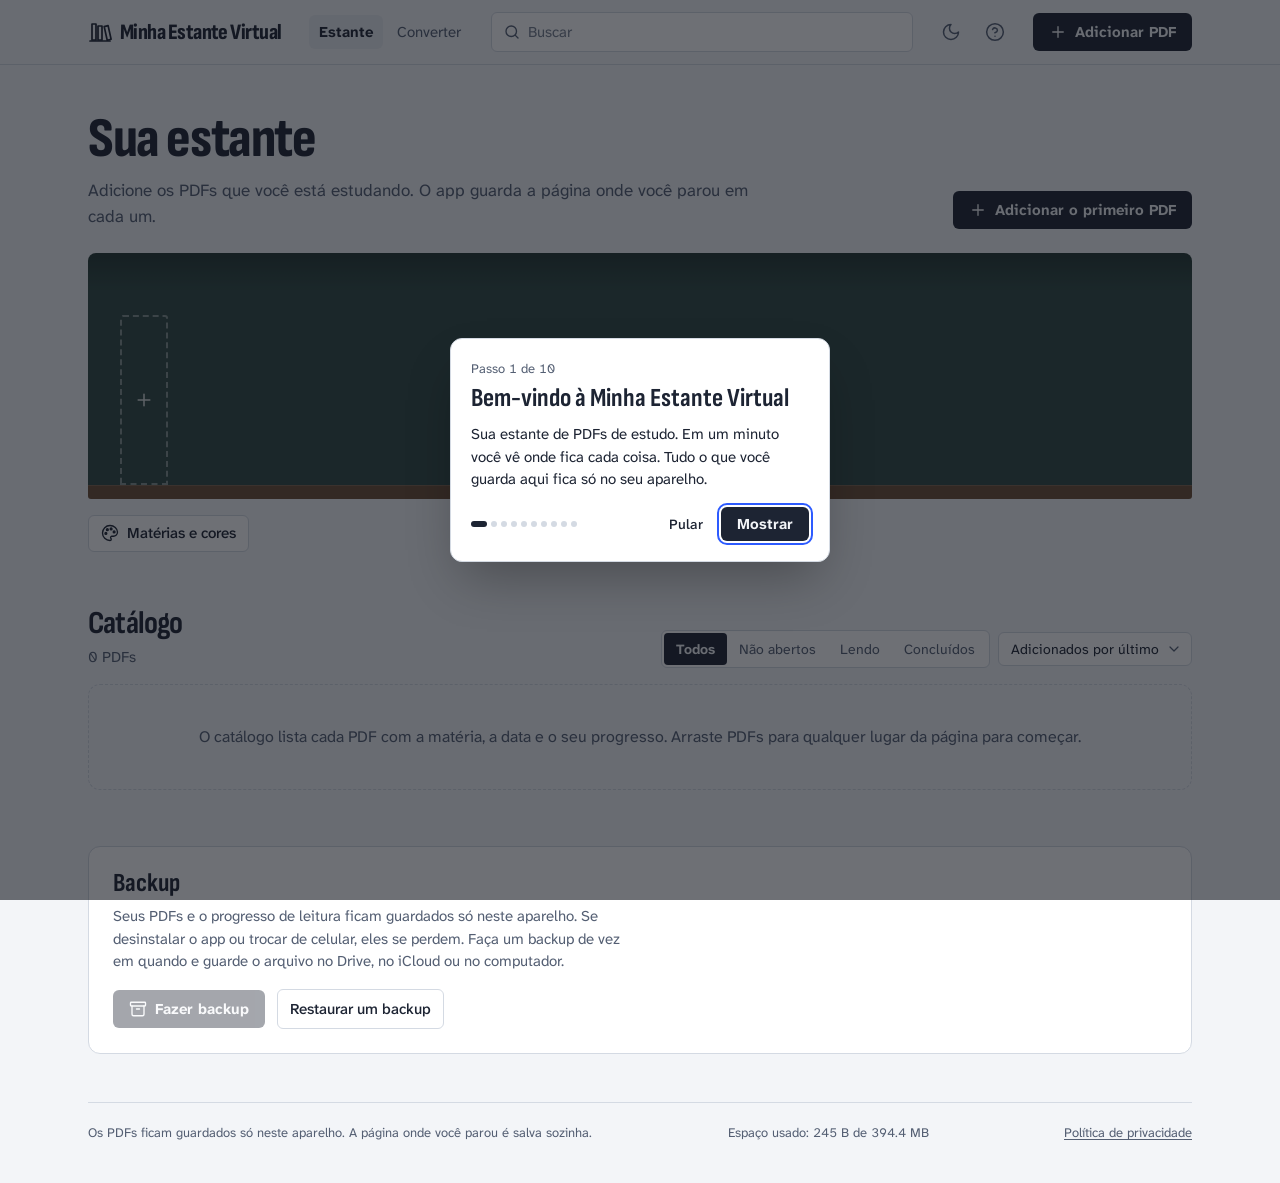
==== commit 5cec649b: "1.3.2: link da política de privacidade no app" ====
--- a/index.html
+++ b/index.html
@@ -26,9 +26,9 @@
   <meta name="apple-mobile-web-app-status-bar-style" content="default" />
   <meta name="apple-mobile-web-app-title" content="Minha Estante" />
 
-  <link rel="stylesheet" href="./app-36KWJ6EQ.css" />
+  <link rel="stylesheet" href="./app-QDQ3NKWQ.css" />
   <script src="./vendor/pdf.min.js" integrity="sha384-/1qUCSGwTur9vjf/z9lmu/eCUYbpOTgSjmpbMQZ1/CtX2v/WcAIKqRv+U1DUCG6e"></script>
-  <script defer src="./app-CLQP3YPC.js" integrity="sha384-YQGuZQXNqBM2GdSTkMNypOedyVwoaxlxzSXINybG2W/jDm7nB1d/MDNXwhYNwcJz"></script>
+  <script defer src="./app-KMO3PMIP.js" integrity="sha384-W4nHNPe8ifDF3hk4KyrdIs7UCrK+WzRCNPFfvN2YhzIUEKnEKKd/jh9ORHpsULso"></script>
 </head>
 <body class="bg-paper text-ink font-sans">
   <div id="root">
--- a/app-QDQ3NKWQ.css
+++ b/app-QDQ3NKWQ.css
@@ -0,0 +1,2 @@
+@font-face{font-family:Sofia Sans Condensed;font-style:normal;font-display:swap;font-weight:500;src:url("./fonts/sofia-sans-condensed-latin-500-normal-YVFYUEAA.woff2") format("woff2"),url("./fonts/sofia-sans-condensed-latin-500-normal-WGXWJX6C.woff") format("woff")}@font-face{font-family:Sofia Sans Condensed;font-style:normal;font-display:swap;font-weight:600;src:url("./fonts/sofia-sans-condensed-latin-600-normal-QVVHUKLV.woff2") format("woff2"),url("./fonts/sofia-sans-condensed-latin-600-normal-MYMBD54Z.woff") format("woff")}@font-face{font-family:Sofia Sans Condensed;font-style:normal;font-display:swap;font-weight:700;src:url("./fonts/sofia-sans-condensed-latin-700-normal-CB3JV3RO.woff2") format("woff2"),url("./fonts/sofia-sans-condensed-latin-700-normal-WTJ4OAGL.woff") format("woff")}@font-face{font-family:Sofia Sans Condensed;font-style:normal;font-display:swap;font-weight:800;src:url("./fonts/sofia-sans-condensed-latin-800-normal-X5XIRJOZ.woff2") format("woff2"),url("./fonts/sofia-sans-condensed-latin-800-normal-4KVBNP4C.woff") format("woff")}@font-face{font-family:Sofia Sans Condensed;font-style:normal;font-display:swap;font-weight:700;src:url("./fonts/sofia-sans-condensed-latin-ext-700-normal-7J2FKXD2.woff2") format("woff2"),url("./fonts/sofia-sans-condensed-latin-ext-700-normal-3FLWSO72.woff") format("woff")}@font-face{font-family:Atkinson Hyperlegible Next;font-style:normal;font-display:swap;font-weight:400;src:url("./fonts/atkinson-hyperlegible-next-latin-400-normal-XD2DM5SQ.woff2") format("woff2"),url("./fonts/atkinson-hyperlegible-next-latin-400-normal-T2TIKS3B.woff") format("woff")}@font-face{font-family:Atkinson Hyperlegible Next;font-style:normal;font-display:swap;font-weight:500;src:url("./fonts/atkinson-hyperlegible-next-latin-500-normal-HSKVGJQV.woff2") format("woff2"),url("./fonts/atkinson-hyperlegible-next-latin-500-normal-KMFNKJL7.woff") format("woff")}@font-face{font-family:Atkinson Hyperlegible Next;font-style:normal;font-display:swap;font-weight:700;src:url("./fonts/atkinson-hyperlegible-next-latin-700-normal-U2M2LX7A.woff2") format("woff2"),url("./fonts/atkinson-hyperlegible-next-latin-700-normal-XRIDMOST.woff") format("woff")}@font-face{font-family:Atkinson Hyperlegible Next;font-style:normal;font-display:swap;font-weight:400;src:url("./fonts/atkinson-hyperlegible-next-latin-ext-400-normal-RX4DU7WU.woff2") format("woff2"),url("./fonts/atkinson-hyperlegible-next-latin-ext-400-normal-6Z4N5DRF.woff") format("woff")}*,:after,:before{box-sizing:border-box;border:0 solid #e5e7eb}:after,:before{--tw-content:""}:host,html{line-height:1.5;-webkit-text-size-adjust:100%;-moz-tab-size:4;-o-tab-size:4;tab-size:4;font-family:Atkinson Hyperlegible Next,system-ui,sans-serif;font-feature-settings:normal;font-variation-settings:normal;-webkit-tap-highlight-color:transparent}body{margin:0;line-height:inherit}hr{height:0;color:inherit;border-top-width:1px}abbr:where([title]){-webkit-text-decoration:underline dotted;text-decoration:underline dotted}h1,h2,h3,h4,h5,h6{font-size:inherit;font-weight:inherit}a{color:inherit;text-decoration:inherit}b,strong{font-weight:bolder}code,kbd,pre,samp{font-family:ui-monospace,SFMono-Regular,Menlo,Monaco,Consolas,Liberation Mono,Courier New,monospace;font-feature-settings:normal;font-variation-settings:normal;font-size:1em}small{font-size:80%}sub,sup{font-size:75%;line-height:0;position:relative;vertical-align:initial}sub{bottom:-.25em}sup{top:-.5em}table{text-indent:0;border-color:inherit;border-collapse:collapse}button,input,optgroup,select,textarea{font-family:inherit;font-feature-settings:inherit;font-variation-settings:inherit;font-size:100%;font-weight:inherit;line-height:inherit;letter-spacing:inherit;color:inherit;margin:0;padding:0}button,select{text-transform:none}button,input:where([type=button]),input:where([type=reset]),input:where([type=submit]){-webkit-appearance:button;background-color:initial;background-image:none}:-moz-focusring{outline:auto}:-moz-ui-invalid{box-shadow:none}progress{vertical-align:initial}::-webkit-inner-spin-button,::-webkit-outer-spin-button{height:auto}[type=search]{-webkit-appearance:textfield;outline-offset:-2px}::-webkit-search-decoration{-webkit-appearance:none}::-webkit-file-upload-button{-webkit-appearance:button;font:inherit}summary{display:list-item}blockquote,dd,dl,figure,h1,h2,h3,h4,h5,h6,hr,p,pre{margin:0}fieldset{margin:0}fieldset,legend{padding:0}menu,ol,ul{list-style:none;margin:0;padding:0}dialog{padding:0}textarea{resize:vertical}input::-moz-placeholder,textarea::-moz-placeholder{opacity:1;color:#9ca3af}input::placeholder,textarea::placeholder{opacity:1;color:#9ca3af}[role=button],button{cursor:pointer}:disabled{cursor:default}audio,canvas,embed,iframe,img,object,svg,video{display:block;vertical-align:middle}img,video{max-width:100%;height:auto}[hidden]{display:none}*,::backdrop,:after,:before{--tw-border-spacing-x:0;--tw-border-spacing-y:0;--tw-translate-x:0;--tw-translate-y:0;--tw-rotate:0;--tw-skew-x:0;--tw-skew-y:0;--tw-scale-x:1;--tw-scale-y:1;--tw-pan-x: ;--tw-pan-y: ;--tw-pinch-zoom: ;--tw-scroll-snap-strictness:proximity;--tw-gradient-from-position: ;--tw-gradient-via-position: ;--tw-gradient-to-position: ;--tw-ordinal: ;--tw-slashed-zero: ;--tw-numeric-figure: ;--tw-numeric-spacing: ;--tw-numeric-fraction: ;--tw-ring-inset: ;--tw-ring-offset-width:0px;--tw-ring-offset-color:#fff;--tw-ring-color:#3b82f680;--tw-ring-offset-shadow:0 0 #0000;--tw-ring-shadow:0 0 #0000;--tw-shadow:0 0 #0000;--tw-shadow-colored:0 0 #0000;--tw-blur: ;--tw-brightness: ;--tw-contrast: ;--tw-grayscale: ;--tw-hue-rotate: ;--tw-invert: ;--tw-saturate: ;--tw-sepia: ;--tw-drop-shadow: ;--tw-backdrop-blur: ;--tw-backdrop-brightness: ;--tw-backdrop-contrast: ;--tw-backdrop-grayscale: ;--tw-backdrop-hue-rotate: ;--tw-backdrop-invert: ;--tw-backdrop-opacity: ;--tw-backdrop-saturate: ;--tw-backdrop-sepia: ;--tw-contain-size: ;--tw-contain-layout: ;--tw-contain-paint: ;--tw-contain-style: }.container{width:100%}@media (min-width:640px){.container{max-width:640px}}@media (min-width:768px){.container{max-width:768px}}@media (min-width:1024px){.container{max-width:1024px}}@media (min-width:1280px){.container{max-width:1280px}}@media (min-width:1536px){.container{max-width:1536px}}.sr-only{position:absolute;width:1px;height:1px;padding:0;margin:-1px;overflow:hidden;clip:rect(0,0,0,0);white-space:nowrap;border-width:0}.pointer-events-none{pointer-events:none}.pointer-events-auto{pointer-events:auto}.\!visible{visibility:visible!important}.visible{visibility:visible}.invisible{visibility:hidden}.fixed{position:fixed}.absolute{position:absolute}.relative{position:relative}.sticky{position:sticky}.inset-0{inset:0}.inset-auto{inset:auto}.inset-x-0{left:0;right:0}.-right-0\.5{right:-.125rem}.-top-0\.5{top:-.125rem}.-top-4{top:-1rem}.bottom-0{bottom:0}.bottom-2{bottom:.5rem}.bottom-8{bottom:2rem}.bottom-\[calc\(1rem\+env\(safe-area-inset-bottom\)\)\]{bottom:calc(1rem + env(safe-area-inset-bottom))}.bottom-\[calc\(1rem\+env\(safe-area-inset-bottom\)\+var\(--ad-h\,0px\)\)\]{bottom:calc(1rem + env(safe-area-inset-bottom) + var(--ad-h,0px))}.left-0{left:0}.left-3{left:.75rem}.left-4{left:1rem}.right-2\.5{right:.625rem}.right-4{right:1rem}.right-\[22\%\]{right:22%}.top-0{top:0}.top-1\/2{top:50%}.top-3{top:.75rem}.top-7{top:1.75rem}.top-\[17px\]{top:17px}.z-20{z-index:20}.z-30{z-index:30}.z-\[1\]{z-index:1}.z-\[3\]{z-index:3}.z-\[60\]{z-index:60}.z-\[65\]{z-index:65}.col-span-2{grid-column:span 2/span 2}.col-start-2{grid-column-start:2}.col-start-3{grid-column-start:3}.row-span-2{grid-row:span 2/span 2}.m-0{margin:0}.m-auto{margin:auto}.-mx-1\.5{margin-left:-.375rem;margin-right:-.375rem}.-my-1{margin-top:-.25rem;margin-bottom:-.25rem}.mx-1{margin-left:.25rem;margin-right:.25rem}.mx-auto{margin-left:auto;margin-right:auto}.my-3{margin-top:.75rem;margin-bottom:.75rem}.mb-0{margin-bottom:0}.mb-1{margin-bottom:.25rem}.mb-1\.5{margin-bottom:.375rem}.mb-2{margin-bottom:.5rem}.mb-3{margin-bottom:.75rem}.mb-4{margin-bottom:1rem}.mb-6{margin-bottom:1.5rem}.mb-8{margin-bottom:2rem}.ml-12{margin-left:3rem}.ml-3{margin-left:.75rem}.ml-4{margin-left:1rem}.ml-auto{margin-left:auto}.mr-auto{margin-right:auto}.mt-0\.5{margin-top:.125rem}.mt-1{margin-top:.25rem}.mt-1\.5{margin-top:.375rem}.mt-10{margin-top:2.5rem}.mt-12{margin-top:3rem}.mt-14{margin-top:3.5rem}.mt-2{margin-top:.5rem}.mt-3{margin-top:.75rem}.mt-4{margin-top:1rem}.mt-5{margin-top:1.25rem}.mt-6{margin-top:1.5rem}.mt-7{margin-top:1.75rem}.mt-auto{margin-top:auto}.box-content{box-sizing:initial}.line-clamp-4{overflow:hidden;display:-webkit-box;-webkit-box-orient:vertical;-webkit-line-clamp:4}.block{display:block}.inline{display:inline}.flex{display:flex}.inline-flex{display:inline-flex}.table{display:table}.grid{display:grid}.hidden{display:none}.h-1{height:.25rem}.h-1\.5{height:.375rem}.h-11{height:2.75rem}.h-14{height:3.5rem}.h-16{height:4rem}.h-3{height:.75rem}.h-3\.5{height:.875rem}.h-4{height:1rem}.h-5{height:1.25rem}.h-6{height:1.5rem}.h-7{height:1.75rem}.h-8{height:2rem}.h-9{height:2.25rem}.h-\[170px\]{height:170px}.h-\[18px\]{height:18px}.h-\[232px\]{height:232px}.h-\[52px\]{height:52px}.h-full{height:100%}.h-px{height:1px}.max-h-\[72\%\]{max-height:72%}.max-h-\[92vh\]{max-height:92vh}.max-h-none{max-height:none}.min-h-0{min-height:0}.min-h-screen{min-height:100vh}.w-1\.5{width:.375rem}.w-10{width:2.5rem}.w-12{width:3rem}.w-14{width:3.5rem}.w-2{width:.5rem}.w-2\.5{width:.625rem}.w-3\.5{width:.875rem}.w-4{width:1rem}.w-40{width:10rem}.w-5{width:1.25rem}.w-6{width:1.5rem}.w-7{width:1.75rem}.w-8{width:2rem}.w-9{width:2.25rem}.w-\[100px\]{width:100px}.w-\[18px\]{width:18px}.w-\[5px\]{width:5px}.w-auto{width:auto}.w-full{width:100%}.w-max{width:-moz-max-content;width:max-content}.min-w-0{min-width:0}.min-w-\[16px\]{min-width:16px}.min-w-\[180px\]{min-width:180px}.min-w-full{min-width:100%}.max-w-2xl{max-width:42rem}.max-w-3xl{max-width:48rem}.max-w-6xl{max-width:72rem}.max-w-full{max-width:100%}.max-w-md{max-width:28rem}.max-w-none{max-width:none}.max-w-prose{max-width:65ch}.max-w-sm{max-width:24rem}.max-w-xl{max-width:36rem}.flex-1{flex:1 1 0%}.shrink-0{flex-shrink:0}.-translate-y-1\/2{--tw-translate-y:-50%}.-translate-y-1\/2,.transform{transform:translate(var(--tw-translate-x),var(--tw-translate-y)) rotate(var(--tw-rotate)) skew(var(--tw-skew-x)) skewY(var(--tw-skew-y)) scaleX(var(--tw-scale-x)) scaleY(var(--tw-scale-y))}@keyframes pop{0%{opacity:0;transform:translateY(10px)}to{opacity:1;transform:none}}.animate-pop{animation:pop .2s cubic-bezier(.2,.8,.2,1)}@keyframes rise{0%{opacity:0;transform:translateY(8px)}to{opacity:1;transform:none}}.animate-rise{animation:rise .2s ease-out}.cursor-pointer{cursor:pointer}.resize{resize:both}.scroll-mt-20{scroll-margin-top:5rem}.appearance-none{-webkit-appearance:none;-moz-appearance:none;appearance:none}.grid-cols-1{grid-template-columns:repeat(1,minmax(0,1fr))}.grid-cols-2{grid-template-columns:repeat(2,minmax(0,1fr))}.grid-cols-\[40px_minmax\(0\,1fr\)_116px_56px_210px_176px\]{grid-template-columns:40px minmax(0,1fr) 116px 56px 210px 176px}.grid-cols-\[40px_minmax\(0\,1fr\)_auto\]{grid-template-columns:40px minmax(0,1fr) auto}.flex-col{flex-direction:column}.flex-wrap{flex-wrap:wrap}.items-start{align-items:flex-start}.items-end{align-items:flex-end}.items-center{align-items:center}.justify-end{justify-content:flex-end}.justify-center{justify-content:center}.justify-between{justify-content:space-between}.gap-0\.5{gap:.125rem}.gap-1{gap:.25rem}.gap-1\.5{gap:.375rem}.gap-2{gap:.5rem}.gap-2\.5{gap:.625rem}.gap-3{gap:.75rem}.gap-4{gap:1rem}.gap-5{gap:1.25rem}.gap-\[3px\]{gap:3px}.gap-x-10{-moz-column-gap:2.5rem;column-gap:2.5rem}.gap-x-4{-moz-column-gap:1rem;column-gap:1rem}.gap-x-5{-moz-column-gap:1.25rem;column-gap:1.25rem}.gap-x-6{-moz-column-gap:1.5rem;column-gap:1.5rem}.gap-x-8{-moz-column-gap:2rem;column-gap:2rem}.gap-y-1{row-gap:.25rem}.gap-y-2{row-gap:.5rem}.gap-y-3{row-gap:.75rem}.gap-y-4{row-gap:1rem}.space-y-1\.5>:not([hidden])~:not([hidden]){--tw-space-y-reverse:0;margin-top:calc(.375rem*(1 - var(--tw-space-y-reverse)));margin-bottom:calc(.375rem*var(--tw-space-y-reverse))}.space-y-3>:not([hidden])~:not([hidden]){--tw-space-y-reverse:0;margin-top:calc(.75rem*(1 - var(--tw-space-y-reverse)));margin-bottom:calc(.75rem*var(--tw-space-y-reverse))}.space-y-4>:not([hidden])~:not([hidden]){--tw-space-y-reverse:0;margin-top:calc(1rem*(1 - var(--tw-space-y-reverse)));margin-bottom:calc(1rem*var(--tw-space-y-reverse))}.space-y-5>:not([hidden])~:not([hidden]){--tw-space-y-reverse:0;margin-top:calc(1.25rem*(1 - var(--tw-space-y-reverse)));margin-bottom:calc(1.25rem*var(--tw-space-y-reverse))}.divide-y>:not([hidden])~:not([hidden]){--tw-divide-y-reverse:0;border-top-width:calc(1px*(1 - var(--tw-divide-y-reverse)));border-bottom-width:calc(1px*var(--tw-divide-y-reverse))}.divide-line>:not([hidden])~:not([hidden]){--tw-divide-opacity:1;border-color:rgb(var(--line)/var(--tw-divide-opacity))}.self-center{align-self:center}.self-stretch{align-self:stretch}.overflow-auto{overflow:auto}.overflow-hidden{overflow:hidden}.overflow-visible{overflow:visible}.overflow-x-auto{overflow-x:auto}.overflow-y-auto{overflow-y:auto}.overscroll-contain{overscroll-behavior:contain}.truncate{overflow:hidden;text-overflow:ellipsis}.truncate,.whitespace-nowrap{white-space:nowrap}.rounded{border-radius:.25rem}.rounded-\[1px\]{border-radius:1px}.rounded-\[2px\]{border-radius:2px}.rounded-\[3px\]{border-radius:3px}.rounded-\[4px\]{border-radius:4px}.rounded-full{border-radius:9999px}.rounded-lg{border-radius:.5rem}.rounded-md{border-radius:.375rem}.rounded-xl{border-radius:.75rem}.rounded-b-\[1px\]{border-bottom-right-radius:1px;border-bottom-left-radius:1px}.rounded-b-\[3px\]{border-bottom-right-radius:3px;border-bottom-left-radius:3px}.rounded-t-\[3px\]{border-top-left-radius:3px;border-top-right-radius:3px}.rounded-t-lg{border-top-left-radius:.5rem;border-top-right-radius:.5rem}.rounded-t-xl{border-top-left-radius:.75rem;border-top-right-radius:.75rem}.border{border-width:1px}.border-0{border-width:0}.border-2{border-width:2px}.border-y{border-top-width:1px}.border-b,.border-y{border-bottom-width:1px}.border-l-4{border-left-width:4px}.border-t{border-top-width:1px}.border-dashed{border-style:dashed}.border-black\/10{border-color:#0000001a}.border-danger{--tw-border-opacity:1;border-color:rgb(var(--danger)/var(--tw-border-opacity))}.border-hl{--tw-border-opacity:1;border-color:rgb(var(--hl)/var(--tw-border-opacity))}.border-ink{--tw-border-opacity:1;border-color:rgb(var(--ink)/var(--tw-border-opacity))}.border-line{--tw-border-opacity:1;border-color:rgb(var(--line)/var(--tw-border-opacity))}.border-muted\/60{border-color:rgb(var(--muted)/.6)}.border-white\/40{border-color:#fff6}.bg-\[rgb\(14_18_25\/\.6\)\]{background-color:#0e121999}.bg-danger{--tw-bg-opacity:1;background-color:rgb(var(--danger)/var(--tw-bg-opacity))}.bg-danger\/10{background-color:rgb(var(--danger)/.1)}.bg-danger\/15{background-color:rgb(var(--danger)/.15)}.bg-hl{--tw-bg-opacity:1;background-color:rgb(var(--hl)/var(--tw-bg-opacity))}.bg-hl\/15{background-color:rgb(var(--hl)/.15)}.bg-hl\/25{background-color:rgb(var(--hl)/.25)}.bg-hl\/30{background-color:rgb(var(--hl)/.3)}.bg-ink{--tw-bg-opacity:1;background-color:rgb(var(--ink)/var(--tw-bg-opacity))}.bg-ledge{--tw-bg-opacity:1;background-color:rgb(var(--ledge)/var(--tw-bg-opacity))}.bg-line{--tw-bg-opacity:1;background-color:rgb(var(--line)/var(--tw-bg-opacity))}.bg-paper{--tw-bg-opacity:1;background-color:rgb(var(--paper)/var(--tw-bg-opacity))}.bg-paper\/85{background-color:rgb(var(--paper)/.85)}.bg-paper\/90{background-color:rgb(var(--paper)/.9)}.bg-sunk{--tw-bg-opacity:1;background-color:rgb(var(--sunk)/var(--tw-bg-opacity))}.bg-sunk\/60{background-color:rgb(var(--sunk)/.6)}.bg-surface{--tw-bg-opacity:1;background-color:rgb(var(--surface)/var(--tw-bg-opacity))}.bg-surface\/90{background-color:rgb(var(--surface)/.9)}.bg-transparent{background-color:initial}.bg-white{--tw-bg-opacity:1;background-color:rgb(255 255 255/var(--tw-bg-opacity))}.bg-white\/60{background-color:#fff9}.object-cover{-o-object-fit:cover;object-fit:cover}.object-top{-o-object-position:top;object-position:top}.p-0{padding:0}.p-0\.5{padding:.125rem}.p-5{padding:1.25rem}.p-6{padding:1.5rem}.\!px-2{padding-left:.5rem!important;padding-right:.5rem!important}.\!px-2\.5{padding-left:.625rem!important;padding-right:.625rem!important}.\!px-3{padding-left:.75rem!important;padding-right:.75rem!important}.\!px-8{padding-left:2rem!important;padding-right:2rem!important}.\!py-1{padding-top:.25rem!important;padding-bottom:.25rem!important}.\!py-1\.5{padding-top:.375rem!important;padding-bottom:.375rem!important}.\!py-3{padding-top:.75rem!important;padding-bottom:.75rem!important}.px-1{padding-left:.25rem;padding-right:.25rem}.px-1\.5{padding-left:.375rem;padding-right:.375rem}.px-10{padding-left:2.5rem;padding-right:2.5rem}.px-2{padding-left:.5rem;padding-right:.5rem}.px-3{padding-left:.75rem;padding-right:.75rem}.px-4{padding-left:1rem;padding-right:1rem}.px-5{padding-left:1.25rem;padding-right:1.25rem}.px-6{padding-left:1.5rem;padding-right:1.5rem}.py-0\.5{padding-top:.125rem;padding-bottom:.125rem}.py-1{padding-top:.25rem;padding-bottom:.25rem}.py-1\.5{padding-top:.375rem;padding-bottom:.375rem}.py-10{padding-top:2.5rem;padding-bottom:2.5rem}.py-14{padding-top:3.5rem;padding-bottom:3.5rem}.py-16{padding-top:4rem;padding-bottom:4rem}.py-2{padding-top:.5rem;padding-bottom:.5rem}.py-2\.5{padding-top:.625rem;padding-bottom:.625rem}.py-3{padding-top:.75rem;padding-bottom:.75rem}.py-4{padding-top:1rem;padding-bottom:1rem}.py-5{padding-top:1.25rem;padding-bottom:1.25rem}.py-8{padding-top:2rem;padding-bottom:2rem}.py-\[6px\]{padding-top:6px;padding-bottom:6px}.pb-2{padding-bottom:.5rem}.pb-3{padding-bottom:.75rem}.pb-36{padding-bottom:9rem}.pb-5{padding-bottom:1.25rem}.pb-\[calc\(2\.5rem\+var\(--ad-h\,0px\)\)\]{padding-bottom:calc(2.5rem + var(--ad-h,0px))}.pb-\[env\(safe-area-inset-bottom\)\]{padding-bottom:env(safe-area-inset-bottom)}.pl-12{padding-left:3rem}.pl-3{padding-left:.75rem}.pl-4{padding-left:1rem}.pl-9{padding-left:2.25rem}.pr-1{padding-right:.25rem}.pr-3{padding-right:.75rem}.pr-8{padding-right:2rem}.pt-3{padding-top:.75rem}.pt-4{padding-top:1rem}.pt-5{padding-top:1.25rem}.pt-8{padding-top:2rem}.pt-9{padding-top:2.25rem}.pt-\[env\(safe-area-inset-top\)\]{padding-top:env(safe-area-inset-top)}.text-left{text-align:left}.text-center{text-align:center}.font-display{font-family:Sofia Sans Condensed,Arial Narrow,sans-serif}.\!text-\[17px\]{font-size:17px!important}.text-2xl{font-size:1.5rem;line-height:2rem}.text-\[10px\]{font-size:10px}.text-\[12px\]{font-size:12px}.text-\[13px\]{font-size:13px}.text-\[14px\]{font-size:14px}.text-\[15px\]{font-size:15px}.text-\[17px\]{font-size:17px}.text-\[22px\]{font-size:22px}.text-\[26px\]{font-size:26px}.text-\[30px\]{font-size:30px}.text-\[32px\]{font-size:32px}.text-\[44px\]{font-size:44px}.text-base{font-size:1rem;line-height:1.5rem}.text-lg{font-size:1.125rem;line-height:1.75rem}.text-sm{font-size:.875rem;line-height:1.25rem}.text-xl{font-size:1.25rem;line-height:1.75rem}.font-bold{font-weight:700}.font-extrabold{font-weight:800}.font-medium{font-weight:500}.font-normal{font-weight:400}.font-semibold{font-weight:600}.tabular-nums{--tw-numeric-spacing:tabular-nums;font-variant-numeric:var(--tw-ordinal) var(--tw-slashed-zero) var(--tw-numeric-figure) var(--tw-numeric-spacing) var(--tw-numeric-fraction)}.leading-4{line-height:1rem}.leading-\[0\.95\]{line-height:.95}.leading-none{line-height:1}.leading-snug{line-height:1.375}.leading-tight{line-height:1.25}.tracking-tight{letter-spacing:-.025em}.tracking-wide{letter-spacing:.025em}.\!text-ink{--tw-text-opacity:1!important;color:rgb(var(--ink)/var(--tw-text-opacity))!important}.text-\[\#1d2433\]{--tw-text-opacity:1;color:rgb(29 36 51/var(--tw-text-opacity))}.text-\[\#586275\]{--tw-text-opacity:1;color:rgb(88 98 117/var(--tw-text-opacity))}.text-danger{--tw-text-opacity:1;color:rgb(var(--danger)/var(--tw-text-opacity))}.text-ink{--tw-text-opacity:1;color:rgb(var(--ink)/var(--tw-text-opacity))}.text-muted{--tw-text-opacity:1;color:rgb(var(--muted)/var(--tw-text-opacity))}.text-paper{--tw-text-opacity:1;color:rgb(var(--paper)/var(--tw-text-opacity))}.text-white{--tw-text-opacity:1;color:rgb(255 255 255/var(--tw-text-opacity))}.text-white\/80{color:#fffc}.underline{text-decoration-line:underline}.underline-offset-2{text-underline-offset:2px}.opacity-55{opacity:.55}.opacity-70{opacity:.7}.opacity-80{opacity:.8}.mix-blend-multiply{mix-blend-mode:multiply}.shadow-2xl{--tw-shadow:0 25px 50px -12px #00000040;--tw-shadow-colored:0 25px 50px -12px var(--tw-shadow-color)}.shadow-2xl,.shadow-lg{box-shadow:var(--tw-ring-offset-shadow,0 0 #0000),var(--tw-ring-shadow,0 0 #0000),var(--tw-shadow)}.shadow-lg{--tw-shadow:0 10px 15px -3px #0000001a,0 4px 6px -4px #0000001a;--tw-shadow-colored:0 10px 15px -3px var(--tw-shadow-color),0 4px 6px -4px var(--tw-shadow-color)}.shadow-black\/15{--tw-shadow-color:#00000026;--tw-shadow:var(--tw-shadow-colored)}.shadow-black\/20{--tw-shadow-color:#0003;--tw-shadow:var(--tw-shadow-colored)}.shadow-black\/25{--tw-shadow-color:#00000040;--tw-shadow:var(--tw-shadow-colored)}.shadow-black\/30{--tw-shadow-color:#0000004d;--tw-shadow:var(--tw-shadow-colored)}.outline{outline-style:solid}.blur{--tw-blur:blur(8px)}.blur,.filter{filter:var(--tw-blur) var(--tw-brightness) var(--tw-contrast) var(--tw-grayscale) var(--tw-hue-rotate) var(--tw-invert) var(--tw-saturate) var(--tw-sepia) var(--tw-drop-shadow)}.backdrop-blur{--tw-backdrop-blur:blur(8px);-webkit-backdrop-filter:var(--tw-backdrop-blur) var(--tw-backdrop-brightness) var(--tw-backdrop-contrast) var(--tw-backdrop-grayscale) var(--tw-backdrop-hue-rotate) var(--tw-backdrop-invert) var(--tw-backdrop-opacity) var(--tw-backdrop-saturate) var(--tw-backdrop-sepia);backdrop-filter:var(--tw-backdrop-blur) var(--tw-backdrop-brightness) var(--tw-backdrop-contrast) var(--tw-backdrop-grayscale) var(--tw-backdrop-hue-rotate) var(--tw-backdrop-invert) var(--tw-backdrop-opacity) var(--tw-backdrop-saturate) var(--tw-backdrop-sepia)}.transition-\[height\]{transition-property:height;transition-timing-function:cubic-bezier(.4,0,.2,1);transition-duration:.15s}.transition-all{transition-property:all;transition-timing-function:cubic-bezier(.4,0,.2,1);transition-duration:.15s}.transition-colors{transition-property:color,background-color,border-color,text-decoration-color,fill,stroke;transition-timing-function:cubic-bezier(.4,0,.2,1);transition-duration:.15s}.duration-500{transition-duration:.5s}.\[scrollbar-width\:none\]{scrollbar-width:none}:root{color-scheme:light dark;--paper:243 245 248;--surface:255 255 255;--sunk:232 236 241;--ink:29 36 51;--muted:84 95 115;--line:212 218 227;--shelf:47 74 67;--ledge:107 79 53;--hl:242 213 60;--danger:176 50 44;--focus:#2d5bff}@media (prefers-color-scheme:dark){:root:not(:has(>head>meta[name=color-scheme][content=light])){--paper:19 24 33;--surface:27 33 44;--sunk:14 18 25;--ink:231 234 240;--muted:158 167 184;--line:50 59 75;--shelf:31 52 46;--ledge:78 58 40;--hl:234 204 62;--danger:236 110 102;--focus:#93abff}}:root:has(>head>meta[name=color-scheme][content=dark]){color-scheme:dark;--paper:19 24 33;--surface:27 33 44;--sunk:14 18 25;--ink:231 234 240;--muted:158 167 184;--line:50 59 75;--shelf:31 52 46;--ledge:78 58 40;--hl:234 204 62;--danger:236 110 102;--focus:#93abff}:root:has(>head>meta[name=color-scheme][content=light]){color-scheme:light}body{-webkit-font-smoothing:antialiased;font-size:16px;line-height:1.5}:focus-visible{outline:2px solid var(--focus);outline-offset:2px}::-moz-selection{background:rgb(var(--hl)/.55);color:#1d2433}::selection{background:rgb(var(--hl)/.55);color:#1d2433}dialog:modal{overscroll-behavior:contain}dialog::backdrop{overflow:hidden;overscroll-behavior:contain;background:#0e12198c}.shelf-back{background:linear-gradient(180deg,#00000047,#0000 38px),rgb(var(--shelf))}.ledge{box-shadow:inset 0 1px #ffffff1f,0 8px 12px -8px #0000008c}.spine{box-shadow:inset -3px 0 #00000024,inset 2px 0 #ffffff1a;transition:translate .18s ease-out}.spine:focus-visible,.spine:hover{translate:0 -8px}.spine{background:var(--spine);color:var(--spine-ink)}@supports (color:contrast-color(red)){.spine{color:contrast-color(var(--spine))}}.spine-line{background:currentColor;opacity:.35}.spine:focus-visible{outline-color:rgb(var(--hl));outline-offset:3px}.spine-title{writing-mode:vertical-rl;white-space:nowrap;overflow:hidden;text-overflow:ellipsis;max-height:100%}.spine-title.wrap{white-space:normal;text-overflow:clip;line-height:1.05}.bookmark{clip-path:polygon(0 0,50% 22%,100% 0,100% 100%,0 100%)}.shelf-scroll{scrollbar-width:thin;scrollbar-color:#ffffff4d #0000}.filename{display:flex;white-space:nowrap;min-width:0}.filename>span{overflow:hidden;text-overflow:ellipsis}input[type=checkbox],input[type=radio]{accent-color:rgb(var(--ink))}@supports not selector(:popover-open){.toast-region{position:fixed;display:flex;z-index:70}}.tour-spot{box-shadow:0 0 0 9999px #0e12199e;outline:3px solid rgb(var(--hl));outline-offset:0;transition:top .3s ease,left .3s ease,width .3s ease,height .3s ease}dialog.tour{overscroll-behavior:contain}.reader-scroll{touch-action:pan-x pan-y}.textLayer{inset:0;z-index:2;overflow:hidden;line-height:1;text-align:initial;-webkit-text-size-adjust:none;-moz-text-size-adjust:none;text-size-adjust:none;forced-color-adjust:none}.textLayer,.textLayer :is(span,br){position:absolute;transform-origin:0 0}.textLayer :is(span,br){color:#0000;white-space:pre;cursor:text}.textLayer span.markedContent{top:0;height:0}.textLayer ::-moz-selection{background:#2d5bff47;color:#0000}.textLayer ::selection{background:#2d5bff47;color:#0000}.textLayer br::-moz-selection{background:#0000}.textLayer br::selection{background:#0000}.textLayer .endOfContent{display:block;position:absolute;inset:100% 0 0;z-index:-1;cursor:default;-webkit-user-select:none;-moz-user-select:none;user-select:none}a,button,label,summary{-webkit-tap-highlight-color:transparent;touch-action:manipulation}progress.bar{-webkit-appearance:none;-moz-appearance:none;appearance:none;border:0 solid;overflow:clip;display:block;width:100%;--progress-bar-radius:1e5px;border-radius:var(--progress-bar-radius);background:rgb(var(--line))}progress.bar::-webkit-progress-bar{background:#0000}progress.bar::-webkit-progress-value{background:var(--progress-bar-fill,rgb(var(--ink)));border-radius:var(--progress-bar-radius);-webkit-transition:inline-size .3s;transition:inline-size .3s}progress.bar::-moz-progress-bar{background:var(--progress-bar-fill,rgb(var(--ink)));border-radius:var(--progress-bar-radius)}progress.bar.square{--progress-bar-radius:0}@property --arc-start{syntax:"<angle>";inherits:false;initial-value:0deg}@property --arc-end{syntax:"<angle>";inherits:false;initial-value:0deg}@property --progress-dash-animation{syntax:"*";inherits:false;initial-value:,progress-dash 3s ease-in-out infinite}progress.loading-spinner:indeterminate::-webkit-progress-bar,progress.loading-spinner:indeterminate::-webkit-progress-value{display:none;background:none}progress.loading-spinner:indeterminate::-moz-progress-bar{display:none;background:none}progress.loading-spinner:indeterminate{--_from:calc(90deg + var(--arc-start, 0deg));--_to:calc(90deg + var(--arc-end, 158deg));--size:20px;--thickness:2.5px;--spinner-color:currentColor;--track-color:color-mix(in srgb,currentColor 18%,#0000);--_used-spinner-duration:1.5s;position:relative;flex:none;width:var(--size);height:var(--size);border-radius:50%;-webkit-appearance:none;-moz-appearance:none;appearance:none;border:0;background:conic-gradient(from var(--_from),var(--spinner-color) calc(var(--_to) - var(--_from)),#0000 0) var(--track-color);animation:progress-spin var(--_used-spinner-duration) linear infinite var(--progress-dash-animation, )}@supports (background-clip:border-area){progress.loading-spinner:indeterminate{background-clip:border-area;border:var(--thickness) solid #0000;background-origin:border-box}}@supports not (background-clip:border-area){progress.loading-spinner:indeterminate{--clip-boundary:calc(100% - var(--thickness));-webkit-mask-image:radial-gradient(farthest-side,#0000 var(--clip-boundary),#000 var(--clip-boundary));mask-image:radial-gradient(farthest-side,#0000 var(--clip-boundary),#000 var(--clip-boundary))}}@media (forced-colors:active){progress.loading-spinner:indeterminate{forced-color-adjust:none;--spinner-color:CanvasText;--track-color:Canvas}}@keyframes progress-spin{to{rotate:1turn}}@keyframes progress-dash{0%{--arc-start:0deg;--arc-end:3deg}50%{--arc-start:100deg;--arc-end:358deg}to{--arc-start:360deg;--arc-end:363deg}}@media (prefers-reduced-motion:reduce){:after,:before,:not(progress){animation-duration:.01ms!important;animation-iteration-count:1!important;transition-duration:.01ms!important;scroll-behavior:auto!important}.spine:focus-visible,.spine:hover{translate:none}progress.loading-spinner:indeterminate{--_used-spinner-duration:6s;--progress-dash-animation: ;--arc-end:158deg}}.placeholder\:text-muted\/80::-moz-placeholder{color:rgb(var(--muted)/.8)}.placeholder\:text-muted\/80::placeholder{color:rgb(var(--muted)/.8)}.backdrop\:bg-transparent::backdrop{background-color:initial}.open\:block[open]{display:block}.open\:flex[open]{display:flex}.hover\:border-ink\/40:hover{border-color:rgb(var(--ink)/.4)}.hover\:border-white:hover{--tw-border-opacity:1;border-color:rgb(255 255 255/var(--tw-border-opacity))}.hover\:bg-danger\/85:hover{background-color:rgb(var(--danger)/.85)}.hover\:bg-ink\/85:hover{background-color:rgb(var(--ink)/.85)}.hover\:bg-sunk:hover{--tw-bg-opacity:1;background-color:rgb(var(--sunk)/var(--tw-bg-opacity))}.hover\:bg-sunk\/50:hover{background-color:rgb(var(--sunk)/.5)}.hover\:bg-sunk\/60:hover{background-color:rgb(var(--sunk)/.6)}.hover\:\!text-danger:hover{--tw-text-opacity:1!important;color:rgb(var(--danger)/var(--tw-text-opacity))!important}.hover\:text-ink:hover{--tw-text-opacity:1;color:rgb(var(--ink)/var(--tw-text-opacity))}.hover\:text-white:hover{--tw-text-opacity:1;color:rgb(255 255 255/var(--tw-text-opacity))}.hover\:underline:hover{text-decoration-line:underline}.hover\:opacity-100:hover{opacity:1}.focus\:border-ink:focus{--tw-border-opacity:1;border-color:rgb(var(--ink)/var(--tw-border-opacity))}.active\:bg-ink:active{--tw-bg-opacity:1;background-color:rgb(var(--ink)/var(--tw-bg-opacity))}.disabled\:pointer-events-none:disabled{pointer-events:none}.disabled\:opacity-30:disabled{opacity:.3}.disabled\:opacity-40:disabled{opacity:.4}.disabled\:opacity-50:disabled{opacity:.5}.peer:checked~.peer-checked\:ring-2{--tw-ring-offset-shadow:var(--tw-ring-inset) 0 0 0 var(--tw-ring-offset-width) var(--tw-ring-offset-color);--tw-ring-shadow:var(--tw-ring-inset) 0 0 0 calc(2px + var(--tw-ring-offset-width)) var(--tw-ring-color);box-shadow:var(--tw-ring-offset-shadow),var(--tw-ring-shadow),var(--tw-shadow,0 0 #0000)}.peer:checked~.peer-checked\:ring-ink{--tw-ring-opacity:1;--tw-ring-color:rgb(var(--ink)/var(--tw-ring-opacity))}.peer:checked~.peer-checked\:ring-offset-2{--tw-ring-offset-width:2px}.peer:checked~.peer-checked\:ring-offset-surface{--tw-ring-offset-color:rgb(var(--surface)/1)}.peer:focus-visible~.peer-focus-visible\:outline{outline-style:solid}.peer:focus-visible~.peer-focus-visible\:outline-2{outline-width:2px}.peer:focus-visible~.peer-focus-visible\:outline-offset-2{outline-offset:2px}.has-\[\:checked\]\:border-ink:has(:checked){--tw-border-opacity:1;border-color:rgb(var(--ink)/var(--tw-border-opacity))}.has-\[\:checked\]\:shadow-\[inset_0_-4px_0_rgb\(var\(--hl\)\)\]:has(:checked){--tw-shadow:inset 0 -4px 0 rgb(var(--hl));--tw-shadow-colored:inset 0 -4px 0 var(--tw-shadow-color);box-shadow:var(--tw-ring-offset-shadow,0 0 #0000),var(--tw-ring-shadow,0 0 #0000),var(--tw-shadow)}@media (min-width:640px){.sm\:left-auto{left:auto}.sm\:col-span-2{grid-column:span 2/span 2}.sm\:m-auto{margin:auto}.sm\:-ml-3{margin-left:-.75rem}.sm\:mb-0{margin-bottom:0}.sm\:ml-2{margin-left:.5rem}.sm\:block{display:block}.sm\:inline{display:inline}.sm\:flex{display:flex}.sm\:inline-flex{display:inline-flex}.sm\:hidden{display:none}.sm\:w-\[380px\]{width:380px}.sm\:w-auto{width:auto}.sm\:max-w-2xl{max-width:42rem}.sm\:max-w-lg{max-width:32rem}.sm\:max-w-md{max-width:28rem}.sm\:max-w-xl{max-width:36rem}.sm\:grid-cols-2{grid-template-columns:repeat(2,minmax(0,1fr))}.sm\:grid-cols-3{grid-template-columns:repeat(3,minmax(0,1fr))}.sm\:flex-nowrap{flex-wrap:nowrap}.sm\:gap-2{gap:.5rem}.sm\:gap-3{gap:.75rem}.sm\:gap-5{gap:1.25rem}.sm\:rounded-xl{border-radius:.75rem}.sm\:p-6{padding:1.5rem}.sm\:\!px-4{padding-left:1rem!important;padding-right:1rem!important}.sm\:px-2\.5{padding-left:.625rem;padding-right:.625rem}.sm\:px-4{padding-left:1rem;padding-right:1rem}.sm\:px-6{padding-left:1.5rem;padding-right:1.5rem}.sm\:px-8{padding-left:2rem;padding-right:2rem}.sm\:py-20{padding-top:5rem;padding-bottom:5rem}.sm\:pt-12{padding-top:3rem}.sm\:pt-8{padding-top:2rem}.sm\:text-right{text-align:right}.sm\:text-\[56px\]{font-size:56px}.sm\:text-sm{font-size:.875rem;line-height:1.25rem}}@media (min-width:768px){.md\:static{position:static}.md\:right-\[340px\]{right:340px}.md\:z-auto{z-index:auto}.md\:col-span-1{grid-column:span 1/span 1}.md\:col-start-auto{grid-column-start:auto}.md\:row-span-1{grid-row:span 1/span 1}.md\:my-0{margin-top:0;margin-bottom:0}.md\:block{display:block}.md\:flex{display:flex}.md\:grid{display:grid}.md\:hidden{display:none}.md\:max-h-none{max-height:none}.md\:w-\[104px\]{width:104px}.md\:w-\[340px\]{width:340px}.md\:grid-cols-\[40px_minmax\(0\,1fr\)_116px_56px_210px_176px\]{grid-template-columns:40px minmax(0,1fr) 116px 56px 210px 176px}.md\:rounded-none{border-radius:0}.md\:border-l{border-left-width:1px}.md\:border-t-0{border-top-width:0}.md\:shadow-none{--tw-shadow:0 0 #0000;--tw-shadow-colored:0 0 #0000;box-shadow:var(--tw-ring-offset-shadow,0 0 #0000),var(--tw-ring-shadow,0 0 #0000),var(--tw-shadow)}}@media (min-width:1024px){.lg\:block{display:block}.lg\:inline-flex{display:inline-flex}.lg\:w-64{width:16rem}.lg\:flex-row{flex-direction:row}.lg\:items-start{align-items:flex-start}}.\[\&\:popover-open\]\:flex:popover-open{display:flex}
+/*! tailwindcss v3.4.5 | MIT License | https://tailwindcss.com*/
